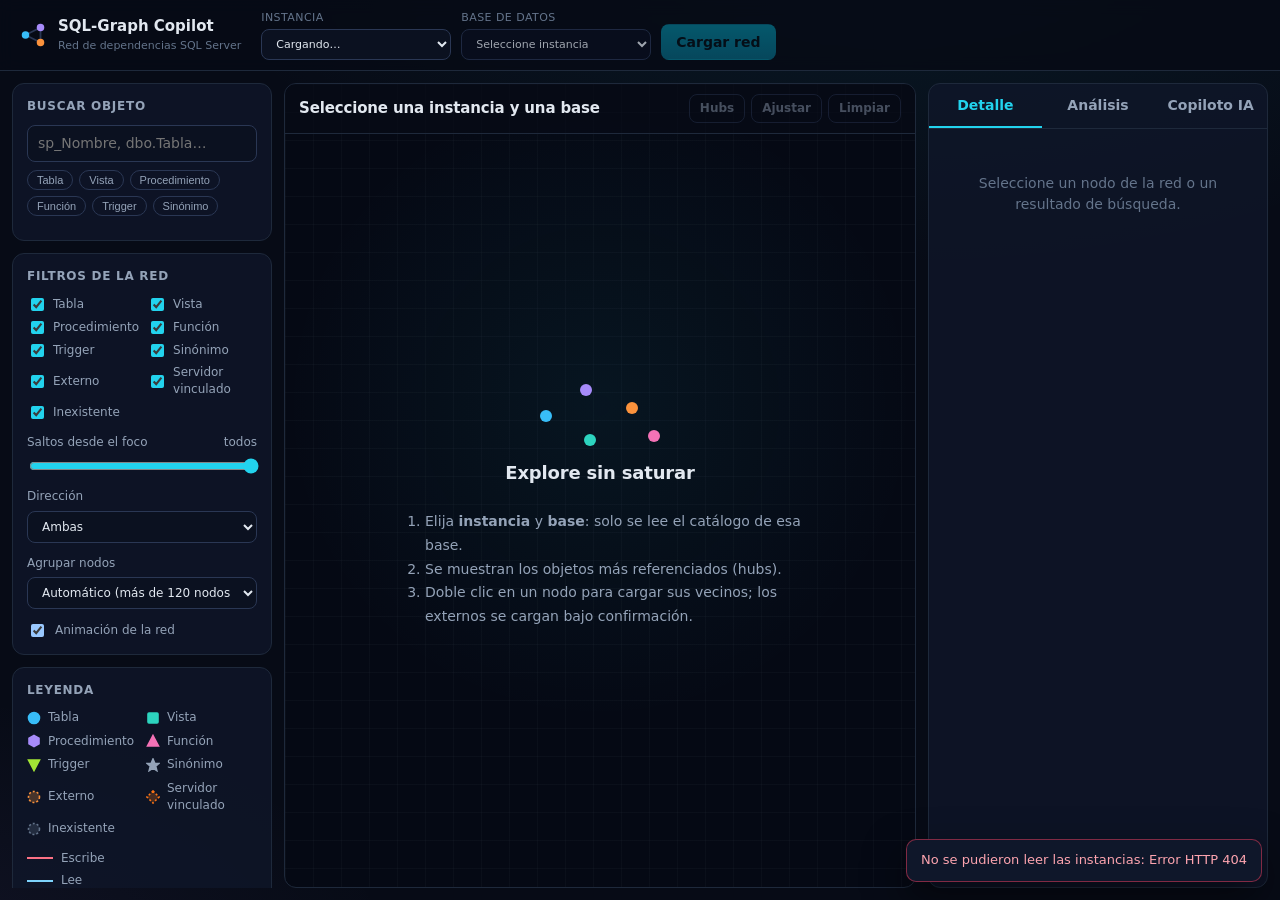
==== src/SqlGraphCopilot.Api/wwwroot/index.html @ c158da05 "Initial commit - Agente IA" ====
<!doctype html>
<html lang="es">
<head>
  <meta charset="utf-8">
  <meta name="viewport" content="width=device-width, initial-scale=1">
  <title>SQL-Graph Copilot</title>
  <meta name="description" content="Mapa y análisis de dependencias de SQL Server: instancias, bases, procedimientos, tablas y vistas.">
  <link rel="icon" href="data:image/svg+xml,%3Csvg xmlns='http://www.w3.org/2000/svg' viewBox='0 0 32 32'%3E%3Ccircle cx='8' cy='16' r='4' fill='%2338bdf8'/%3E%3Ccircle cx='24' cy='8' r='4' fill='%23a78bfa'/%3E%3Ccircle cx='24' cy='24' r='4' fill='%23fb923c'/%3E%3Cpath d='M8 16L24 8M8 16L24 24' stroke='%2394a3b8' stroke-width='2'/%3E%3C/svg%3E">
  <link rel="stylesheet" href="css/app.css">
  <script src="lib/vis-network/vis-network.min.js" defer></script>
  <script type="module" src="js/app.js"></script>
</head>
<body>
  <header class="topbar">
    <div class="brand">
      <svg viewBox="0 0 32 32" aria-hidden="true" class="brand-mark">
        <path d="M8 16L24 8M8 16L24 24M24 8L24 24" />
        <circle cx="8" cy="16" r="4" class="n1" />
        <circle cx="24" cy="8" r="4" class="n2" />
        <circle cx="24" cy="24" r="4" class="n3" />
      </svg>
      <div>
        <strong>SQL-Graph Copilot</strong>
        <span>Red de dependencias SQL Server</span>
      </div>
    </div>

    <form id="scope-form" class="scope" autocomplete="off">
      <label>
        <span>Instancia</span>
        <select id="instance-select" required>
          <option value="">Cargando…</option>
        </select>
      </label>
      <label>
        <span>Base de datos</span>
        <select id="database-select" required disabled>
          <option value="">Seleccione instancia</option>
        </select>
      </label>
      <button type="submit" id="load-btn" class="btn primary" disabled>Cargar red</button>
    </form>

    <div id="index-status" class="index-status" hidden>
      <span id="status-objects" class="pill"></span>
      <span id="status-coverage" class="pill" title="Módulos con relaciones clasificadas (lee / escribe / ejecuta)"></span>
      <button type="button" id="deep-scan-btn" class="btn ghost small" title="Clasifica todos los módulos de la base">Escaneo profundo</button>
      <button type="button" id="refresh-btn" class="btn ghost small icon" title="Releer el catálogo" aria-label="Releer el catálogo">↻</button>
    </div>
  </header>

  <main class="workspace">
    <aside class="sidebar" aria-label="Búsqueda y filtros">
      <section class="card">
        <h2>Buscar objeto</h2>
        <input id="search-input" type="search" placeholder="sp_Nombre, dbo.Tabla…" disabled aria-label="Buscar objeto">
        <div id="search-kinds" class="chip-row" role="group" aria-label="Filtrar búsqueda por tipo"></div>
        <ul id="search-results" class="result-list" aria-live="polite"></ul>
        <button type="button" id="search-more" class="btn ghost small block" hidden>Más resultados</button>
      </section>

      <section class="card">
        <h2>Filtros de la red</h2>
        <div id="kind-filters" class="toggle-list" role="group" aria-label="Tipos visibles"></div>

        <label class="field">
          <span>Saltos desde el foco <output id="hop-value">todos</output></span>
          <input type="range" id="hop-range" min="1" max="6" value="6">
        </label>
        <label class="field">
          <span>Dirección</span>
          <select id="direction-select">
            <option value="Both">Ambas</option>
            <option value="Outgoing">Lo que usa</option>
            <option value="Incoming">Quién lo usa</option>
          </select>
        </label>
        <label class="field">
          <span>Agrupar nodos</span>
          <select id="cluster-select">
            <option value="auto">Automático (más de 120 nodos)</option>
            <option value="none">Sin agrupar</option>
            <option value="schema">Por esquema</option>
            <option value="database">Por base de datos</option>
            <option value="instance">Por instancia</option>
          </select>
        </label>
        <label class="switch">
          <input type="checkbox" id="physics-toggle" checked>
          <span>Animación de la red</span>
        </label>
      </section>

      <section class="card legend">
        <h2>Leyenda</h2>
        <div id="legend-nodes" class="legend-grid"></div>
        <div class="legend-edges">
          <span><i class="edge e-writes"></i>Escribe</span>
          <span><i class="edge e-reads"></i>Lee</span>
          <span><i class="edge e-exec"></i>Ejecuta / llama</span>
          <span><i class="edge e-ref"></i>Referencia (sin clasificar)</span>
          <span><i class="edge e-bridge"></i>Puente a otra base / instancia</span>
        </div>
        <p class="hint">Borde rojo: crítico. Borde punteado: externo o inexistente. «＋»: tiene vecinos sin cargar (doble clic).</p>
      </section>
    </aside>

    <section class="stage" aria-label="Red de dependencias">
      <div class="stage-toolbar">
        <div>
          <h1 id="graph-title">Seleccione una instancia y una base</h1>
          <span id="graph-counts" class="counts"></span>
        </div>
        <div class="tools">
          <button type="button" id="hubs-btn" class="btn ghost small" disabled>Hubs</button>
          <button type="button" id="fit-btn" class="btn ghost small" disabled>Ajustar</button>
          <button type="button" id="clear-btn" class="btn ghost small" disabled>Limpiar</button>
        </div>
      </div>

      <div id="network" class="network"></div>

      <div id="empty-state" class="empty-state">
        <div class="empty-art" aria-hidden="true">
          <span></span><span></span><span></span><span></span><span></span>
        </div>
        <h2>Explore sin saturar</h2>
        <ol>
          <li>Elija <b>instancia</b> y <b>base</b>: solo se lee el catálogo de esa base.</li>
          <li>Se muestran los objetos más referenciados (hubs).</li>
          <li>Doble clic en un nodo para cargar sus vecinos; los externos se cargan bajo confirmación.</li>
        </ol>
      </div>

      <div id="banner" class="banner" hidden></div>
      <div id="loading" class="loading" hidden>
        <div class="spinner" aria-hidden="true"></div>
        <span id="loading-text">Cargando…</span>
      </div>
    </section>

    <aside class="panel" aria-label="Detalle, análisis y copiloto">
      <nav class="tabs" role="tablist">
        <button type="button" role="tab" id="tab-btn-detail" data-tab="detail" aria-selected="true">Detalle</button>
        <button type="button" role="tab" id="tab-btn-analysis" data-tab="analysis" aria-selected="false">Análisis</button>
        <button type="button" role="tab" id="tab-btn-copilot" data-tab="copilot" aria-selected="false">Copiloto IA</button>
      </nav>

      <section id="tab-detail" class="tab-body" role="tabpanel">
        <div id="detail-empty" class="muted-block">Seleccione un nodo de la red o un resultado de búsqueda.</div>
        <div id="detail-content" hidden></div>
        <div id="impact-content"></div>
      </section>

      <section id="tab-analysis" class="tab-body" role="tabpanel" hidden>
        <div class="analysis-actions">
          <button type="button" class="btn tile" data-analysis="overview"><b>Resumen</b><span>Diagnóstico general</span></button>
          <button type="button" class="btn tile" data-analysis="spof"><b>Puntos únicos de fallo</b><span>Objetos que arrastran a muchos</span></button>
          <button type="button" class="btn tile" data-analysis="coupling"><b>Acoplamiento</b><span>Fan-in / fan-out</span></button>
          <button type="button" class="btn tile" data-analysis="redundancy"><b>Redundancias</b><span>SPs duplicados o casi iguales</span></button>
          <button type="button" class="btn tile" data-analysis="bottlenecks"><b>Cuellos de botella</b><span>Escrituras, cadenas, ciclos</span></button>
          <button type="button" class="btn tile" data-analysis="broken-references"><b>Referencias rotas</b><span>Objetos que no existen</span></button>
        </div>
        <div id="analysis-content" class="analysis-content"></div>
      </section>

      <section id="tab-copilot" class="tab-body chat" role="tabpanel" hidden>
        <div id="chat-suggestions" class="chip-row suggestions"></div>
        <div id="chat-log" class="chat-log" aria-live="polite">
          <div class="msg system">Cargue una base y pregunte. Si selecciona un nodo, puede referirse a él como «este».</div>
        </div>
        <form id="chat-form" class="chat-form">
          <textarea id="chat-input" rows="2" maxlength="2000" placeholder="¿Qué pasa si modifico dbo.Clientes?" disabled></textarea>
          <button type="submit" class="btn primary" id="chat-send" disabled>Enviar</button>
        </form>
      </section>
    </aside>
  </main>

  <dialog id="external-dialog" class="dialog">
    <form method="dialog">
      <h2 id="external-title">Cargar rama externa</h2>
      <p id="external-body"></p>
      <p id="external-error" class="error-text" hidden></p>
      <menu>
        <button value="cancel" class="btn ghost">Cancelar</button>
        <button value="confirm" id="external-confirm" class="btn primary">Cargar solo esta rama</button>
      </menu>
    </form>
  </dialog>

  <div id="toast" class="toast" role="status" hidden></div>
</body>
</html>
---- src/SqlGraphCopilot.Api/wwwroot/css/app.css ----
/* SQL-Graph Copilot — tema "sala de control": oscuro, con acentos por tipo de objeto. */
:root {
  --bg: #070b16;
  --bg-2: #0b1120;
  --surface: #0f172a;
  --surface-2: #131c33;
  --line: #1e293b;
  --line-2: #2a3754;
  --text: #e2e8f0;
  --text-2: #94a3b8;
  --text-3: #64748b;
  --accent: #22d3ee;
  --accent-2: #0e7490;
  --danger: #f43f5e;
  --warn: #f59e0b;
  --ok: #34d399;

  --k-table: #38bdf8;
  --k-view: #2dd4bf;
  --k-proc: #a78bfa;
  --k-func: #f472b6;
  --k-trigger: #a3e635;
  --k-synonym: #94a3b8;
  --k-external: #fb923c;
  --k-linked: #f97316;
  --k-missing: #64748b;

  --e-writes: #fb7185;
  --e-reads: #7dd3fc;
  --e-exec: #a78bfa;
  --e-ref: #475569;
  --e-bridge: #f59e0b;

  --radius: 12px;
  --font: "Inter", "Segoe UI", system-ui, -apple-system, sans-serif;
  --mono: "Cascadia Code", "JetBrains Mono", Consolas, ui-monospace, monospace;
  color-scheme: dark;
}

* { box-sizing: border-box; }
html, body { height: 100%; }
body {
  margin: 0;
  font: 14px/1.45 var(--font);
  color: var(--text);
  background:
    radial-gradient(1200px 600px at 70% -10%, rgba(34, 211, 238, .08), transparent 60%),
    radial-gradient(900px 500px at -10% 110%, rgba(167, 139, 250, .07), transparent 60%),
    var(--bg);
  display: flex;
  flex-direction: column;
  overflow: hidden;
}
h1, h2 { margin: 0; font-weight: 600; letter-spacing: -.01em; }
code { font-family: var(--mono); font-size: .9em; background: rgba(148, 163, 184, .12); padding: .05em .35em; border-radius: 5px; color: #f1f5f9; }
[hidden] { display: none !important; }

/* ---------- Barra superior ---------- */
.topbar {
  display: flex;
  align-items: center;
  gap: 20px;
  padding: 10px 18px;
  border-bottom: 1px solid var(--line);
  background: rgba(7, 11, 22, .85);
  backdrop-filter: blur(8px);
  flex-wrap: wrap;
}
.brand { display: flex; align-items: center; gap: 10px; min-width: 220px; }
.brand strong { display: block; font-size: 15px; }
.brand span { display: block; font-size: 11px; color: var(--text-3); }
.brand-mark { width: 30px; height: 30px; }
.brand-mark path { stroke: var(--line-2); stroke-width: 2; fill: none; }
.brand-mark .n1 { fill: var(--k-table); }
.brand-mark .n2 { fill: var(--k-proc); }
.brand-mark .n3 { fill: var(--k-external); }

.scope { display: flex; align-items: flex-end; gap: 10px; flex-wrap: wrap; }
.scope label { display: flex; flex-direction: column; gap: 3px; font-size: 11px; color: var(--text-3); text-transform: uppercase; letter-spacing: .04em; }
.index-status { display: flex; align-items: center; gap: 8px; margin-left: auto; flex-wrap: wrap; }
.pill { font-size: 12px; padding: 4px 10px; border-radius: 999px; background: var(--surface-2); border: 1px solid var(--line-2); color: var(--text-2); white-space: nowrap; }
.pill.ok { border-color: rgba(52, 211, 153, .4); color: var(--ok); }
.pill.warn { border-color: rgba(245, 158, 11, .4); color: var(--warn); }

/* ---------- Controles ---------- */
select, input[type="search"], textarea {
  font: inherit;
  color: var(--text);
  background: var(--bg-2);
  border: 1px solid var(--line-2);
  border-radius: 8px;
  padding: 7px 10px;
  min-width: 0;
}
select { min-width: 190px; }
select:focus, input:focus, textarea:focus, button:focus-visible { outline: 2px solid var(--accent); outline-offset: 1px; }
input[type="range"] { width: 100%; accent-color: var(--accent); }

.btn {
  font: inherit;
  font-weight: 600;
  cursor: pointer;
  border-radius: 8px;
  padding: 7px 14px;
  border: 1px solid transparent;
  color: var(--text);
  background: var(--surface-2);
  transition: background .15s, border-color .15s, opacity .15s;
}
.btn:disabled { opacity: .45; cursor: not-allowed; }
.btn.primary { background: linear-gradient(180deg, #06b6d4, #0891b2); color: #04121a; }
.btn.primary:hover:not(:disabled) { background: linear-gradient(180deg, #22d3ee, #06b6d4); }
.btn.ghost { background: transparent; border-color: var(--line-2); color: var(--text-2); }
.btn.ghost:hover:not(:disabled) { border-color: var(--accent-2); color: var(--text); }
.btn.small { padding: 5px 10px; font-size: 12px; }
.btn.icon { font-size: 15px; line-height: 1; padding: 5px 9px; }
.btn.block { width: 100%; margin-top: 8px; }
.btn.danger { border-color: rgba(244, 63, 94, .45); color: #fda4af; background: transparent; }

/* ---------- Distribución ---------- */
.workspace {
  flex: 1;
  min-height: 0;
  display: grid;
  grid-template-columns: 290px minmax(0, 1fr) 390px;
  gap: 12px;
  padding: 12px;
}
.sidebar, .panel { min-height: 0; overflow: auto; display: flex; flex-direction: column; gap: 12px; }
.card, .panel {
  background: rgba(15, 23, 42, .78);
  border: 1px solid var(--line);
  border-radius: var(--radius);
}
.card { padding: 14px; }
.card h2 { font-size: 12px; text-transform: uppercase; letter-spacing: .06em; color: var(--text-2); margin-bottom: 10px; }
.field { display: flex; flex-direction: column; gap: 5px; margin-top: 12px; font-size: 12px; color: var(--text-2); }
.field span { display: flex; justify-content: space-between; }
.field select { min-width: 0; width: 100%; }
.switch { display: flex; align-items: center; gap: 8px; margin-top: 12px; font-size: 12px; color: var(--text-2); cursor: pointer; }
.hint { font-size: 11px; color: var(--text-3); margin: 10px 0 0; }
.muted-block { color: var(--text-3); padding: 18px 4px; text-align: center; }

/* ---------- Búsqueda ---------- */
#search-input { width: 100%; }
.chip-row { display: flex; flex-wrap: wrap; gap: 6px; margin-top: 8px; }
.chip {
  font-size: 11px; padding: 3px 9px; border-radius: 999px; cursor: pointer;
  border: 1px solid var(--line-2); background: transparent; color: var(--text-2); font-weight: 500;
}
.chip[aria-pressed="true"] { border-color: var(--accent); color: var(--accent); background: rgba(34, 211, 238, .08); }
.result-list { list-style: none; margin: 10px 0 0; padding: 0; display: flex; flex-direction: column; gap: 2px; max-height: 300px; overflow: auto; }
.result-list button {
  width: 100%; display: flex; align-items: center; gap: 8px; text-align: left;
  background: transparent; border: 0; color: var(--text); padding: 6px 8px; border-radius: 7px; cursor: pointer; font: inherit;
}
.result-list button:hover { background: var(--surface-2); }
.result-list .name { flex: 1; min-width: 0; overflow: hidden; text-overflow: ellipsis; white-space: nowrap; font-family: var(--mono); font-size: 12px; }
.result-list .meta { font-size: 11px; color: var(--text-3); }
.dot { width: 9px; height: 9px; border-radius: 50%; flex: none; background: var(--c, var(--text-3)); box-shadow: 0 0 8px var(--c, transparent); }

/* ---------- Filtros y leyenda ---------- */
.toggle-list { display: grid; grid-template-columns: 1fr 1fr; gap: 4px 8px; }
.toggle-list label { display: flex; align-items: center; gap: 6px; font-size: 12px; color: var(--text-2); cursor: pointer; }
.toggle-list input { accent-color: var(--accent); }
.legend-grid { display: grid; grid-template-columns: 1fr 1fr; gap: 6px 8px; font-size: 12px; color: var(--text-2); }
.legend-grid span { display: flex; align-items: center; gap: 7px; }
.legend-grid svg { width: 14px; height: 14px; flex: none; }
.legend-edges { display: flex; flex-direction: column; gap: 5px; margin-top: 12px; font-size: 12px; color: var(--text-2); }
.legend-edges span { display: flex; align-items: center; gap: 8px; }
.edge { width: 26px; height: 0; border-top: 2px solid; display: inline-block; }
.e-writes { border-color: var(--e-writes); }
.e-reads { border-color: var(--e-reads); }
.e-exec { border-color: var(--e-exec); }
.e-ref { border-color: var(--e-ref); border-top-style: dashed; }
.e-bridge { border-color: var(--e-bridge); border-top-style: dashed; border-top-width: 3px; }

/* ---------- Escenario del grafo ---------- */
.stage {
  position: relative;
  min-height: 0;
  display: flex;
  flex-direction: column;
  border: 1px solid var(--line);
  border-radius: var(--radius);
  overflow: hidden;
  background:
    radial-gradient(circle at 50% 40%, rgba(34, 211, 238, .06), transparent 55%),
    linear-gradient(rgba(148, 163, 184, .04) 1px, transparent 1px) 0 0 / 28px 28px,
    linear-gradient(90deg, rgba(148, 163, 184, .04) 1px, transparent 1px) 0 0 / 28px 28px,
    #050914;
}
.stage-toolbar {
  display: flex; justify-content: space-between; align-items: center; gap: 12px;
  padding: 10px 14px; border-bottom: 1px solid var(--line); background: rgba(7, 11, 22, .6); z-index: 2;
}
.stage-toolbar h1 { font-size: 15px; }
.counts { font-size: 12px; color: var(--text-3); }
.tools { display: flex; gap: 6px; }
.network { flex: 1; min-height: 0; }
.network:focus { outline: none; }
div.vis-tooltip {
  background: var(--surface) !important; color: var(--text) !important; border: 1px solid var(--line-2) !important;
  border-radius: 8px !important; padding: 8px 10px !important; font: 12px/1.4 var(--font) !important;
  box-shadow: 0 10px 30px rgba(0, 0, 0, .5) !important; max-width: 340px; white-space: normal !important;
}
.tip-title { font-family: var(--mono); font-weight: 600; margin-bottom: 4px; word-break: break-all; }
.tip-row { color: var(--text-2); }

.empty-state {
  position: absolute; inset: 52px 0 0; display: flex; flex-direction: column; align-items: center; justify-content: center;
  gap: 10px; color: var(--text-2); pointer-events: none; text-align: center; padding: 20px;
}
.empty-state h2 { font-size: 18px; color: var(--text); }
.empty-state ol { text-align: left; max-width: 430px; color: var(--text-2); line-height: 1.7; }
.empty-art { position: relative; width: 120px; height: 70px; }
.empty-art span { position: absolute; width: 12px; height: 12px; border-radius: 50%; animation: pulse 2.4s infinite ease-in-out; }
.empty-art span:nth-child(1) { left: 0; top: 30px; background: var(--k-table); }
.empty-art span:nth-child(2) { left: 40px; top: 4px; background: var(--k-proc); animation-delay: .3s; }
.empty-art span:nth-child(3) { left: 44px; top: 54px; background: var(--k-view); animation-delay: .6s; }
.empty-art span:nth-child(4) { left: 86px; top: 22px; background: var(--k-external); animation-delay: .9s; }
.empty-art span:nth-child(5) { left: 108px; top: 50px; background: var(--k-func); animation-delay: 1.2s; }
@keyframes pulse { 0%, 100% { transform: scale(1); opacity: .6; box-shadow: 0 0 0 0 currentColor; } 50% { transform: scale(1.35); opacity: 1; } }

.loading {
  position: absolute; inset: 52px 0 0; display: flex; align-items: center; justify-content: center; gap: 12px;
  background: rgba(5, 9, 20, .55); color: var(--text-2); z-index: 3;
}
.spinner { width: 22px; height: 22px; border-radius: 50%; border: 3px solid var(--line-2); border-top-color: var(--accent); animation: spin .8s linear infinite; }
@keyframes spin { to { transform: rotate(360deg); } }
.banner {
  position: absolute; left: 14px; right: 14px; bottom: 14px; z-index: 2;
  padding: 9px 12px; border-radius: 9px; font-size: 12px;
  background: rgba(245, 158, 11, .12); border: 1px solid rgba(245, 158, 11, .35); color: #fcd34d;
}

/* ---------- Panel derecho ---------- */
.panel { padding: 0; overflow: hidden; }
.tabs { display: flex; border-bottom: 1px solid var(--line); flex: none; }
.tabs button {
  flex: 1; padding: 11px 6px; background: transparent; border: 0; border-bottom: 2px solid transparent;
  color: var(--text-2); font: inherit; font-weight: 600; cursor: pointer;
}
.tabs button[aria-selected="true"] { color: var(--accent); border-bottom-color: var(--accent); }
.tab-body { flex: 1; min-height: 0; overflow: auto; padding: 14px; }

.detail-head { display: flex; gap: 10px; align-items: flex-start; }
.detail-head .dot { width: 12px; height: 12px; margin-top: 5px; }
.detail-name { font-family: var(--mono); font-size: 14px; font-weight: 600; word-break: break-all; }
.detail-sub { font-size: 12px; color: var(--text-3); }
.badges { display: flex; flex-wrap: wrap; gap: 5px; margin: 10px 0; }
.badge { font-size: 11px; padding: 2px 8px; border-radius: 999px; border: 1px solid var(--line-2); color: var(--text-2); }
.badge.crit { border-color: rgba(244, 63, 94, .5); color: #fda4af; }
.badge.warn { border-color: rgba(245, 158, 11, .5); color: #fcd34d; }
.badge.info { border-color: rgba(34, 211, 238, .4); color: #67e8f9; }
.metrics { display: grid; grid-template-columns: 1fr 1fr; gap: 8px; margin: 8px 0 12px; }
.metric { background: var(--bg-2); border: 1px solid var(--line); border-radius: 9px; padding: 8px 10px; }
.metric b { display: block; font-size: 18px; }
.metric span { font-size: 11px; color: var(--text-3); }
.actions { display: grid; grid-template-columns: 1fr 1fr; gap: 6px; }

.section-title { font-size: 12px; text-transform: uppercase; letter-spacing: .05em; color: var(--text-2); margin: 16px 0 8px; }
.risk { display: flex; align-items: center; gap: 10px; margin: 6px 0 10px; }
.risk-badge { font-weight: 700; font-size: 12px; padding: 4px 10px; border-radius: 7px; }
.risk-Low { background: rgba(52, 211, 153, .15); color: var(--ok); }
.risk-Medium { background: rgba(250, 204, 21, .15); color: #fde047; }
.risk-High { background: rgba(249, 115, 22, .18); color: #fdba74; }
.risk-Critical { background: rgba(244, 63, 94, .18); color: #fda4af; }
.bar { flex: 1; height: 8px; border-radius: 99px; background: var(--bg-2); overflow: hidden; border: 1px solid var(--line); }
.bar > i { display: block; height: 100%; background: linear-gradient(90deg, var(--ok), var(--warn), var(--danger)); }

.item-list { list-style: none; margin: 0; padding: 0; display: flex; flex-direction: column; gap: 2px; }
.item-list li button, .row-btn {
  width: 100%; display: flex; gap: 8px; align-items: center; background: transparent; border: 0; color: var(--text);
  text-align: left; font: inherit; font-size: 12px; padding: 5px 6px; border-radius: 6px; cursor: pointer;
}
.item-list li button:hover, .row-btn:hover { background: var(--surface-2); }
.item-list .name { flex: 1; min-width: 0; font-family: var(--mono); overflow: hidden; text-overflow: ellipsis; white-space: nowrap; }
.item-list .meta { color: var(--text-3); font-size: 11px; white-space: nowrap; }
.warn-list { margin: 8px 0 0; padding-left: 18px; color: #fcd34d; font-size: 12px; }

.analysis-actions { display: grid; grid-template-columns: 1fr 1fr; gap: 8px; }
.btn.tile { text-align: left; display: flex; flex-direction: column; gap: 2px; padding: 10px; border-color: var(--line-2); background: var(--bg-2); font-weight: 500; }
.btn.tile b { font-size: 13px; }
.btn.tile span { font-size: 11px; color: var(--text-3); }
.btn.tile.active { border-color: var(--accent); }
.analysis-content { margin-top: 14px; }
.data-table { width: 100%; border-collapse: collapse; font-size: 12px; }
.data-table th { text-align: left; color: var(--text-3); font-weight: 600; padding: 6px; border-bottom: 1px solid var(--line-2); }
.data-table td { padding: 6px; border-bottom: 1px solid var(--line); vertical-align: top; }
.data-table td.num, .data-table th.num { text-align: right; font-variant-numeric: tabular-nums; }
.data-table tr.clickable { cursor: pointer; }
.data-table tr.clickable:hover td { background: var(--surface-2); }
.data-table .mono { font-family: var(--mono); word-break: break-all; }

/* ---------- Chat ---------- */
.tab-body.chat { display: flex; flex-direction: column; gap: 10px; }
.suggestions { margin-top: 0; }
.chat-log { flex: 1; min-height: 160px; overflow: auto; display: flex; flex-direction: column; gap: 10px; padding-right: 4px; }
.msg { padding: 10px 12px; border-radius: 11px; font-size: 13px; max-width: 100%; overflow-wrap: anywhere; }
.msg.user { align-self: flex-end; background: rgba(34, 211, 238, .12); border: 1px solid rgba(34, 211, 238, .25); }
.msg.bot { background: var(--bg-2); border: 1px solid var(--line); }
.msg.system { color: var(--text-3); font-size: 12px; text-align: center; }
.msg.error { border: 1px solid rgba(244, 63, 94, .4); color: #fda4af; background: rgba(244, 63, 94, .07); }
.msg p { margin: 0 0 8px; }
.msg p:last-child { margin-bottom: 0; }
.msg ul, .msg ol { margin: 4px 0 8px; padding-left: 20px; }
.msg li { margin: 2px 0; }
.msg h3, .msg h4 { font-size: 13px; margin: 8px 0 4px; }
.msg table { border-collapse: collapse; margin: 6px 0; font-size: 12px; width: 100%; }
.msg th, .msg td { border-bottom: 1px solid var(--line-2); padding: 4px 6px; text-align: left; }
.msg blockquote { margin: 6px 0; padding: 6px 10px; border-left: 3px solid var(--warn); color: #fcd34d; background: rgba(245, 158, 11, .06); }
.msg pre { background: #050914; border: 1px solid var(--line); padding: 8px; border-radius: 8px; overflow: auto; }
.msg-foot { display: flex; justify-content: space-between; align-items: center; gap: 8px; margin-top: 8px; font-size: 11px; color: var(--text-3); }
.chat-form { display: flex; gap: 8px; align-items: flex-end; }
.chat-form textarea { flex: 1; resize: vertical; min-height: 44px; max-height: 160px; }
.typing { display: inline-flex; gap: 4px; }
.typing i { width: 6px; height: 6px; border-radius: 50%; background: var(--text-3); animation: pulse 1s infinite; }
.typing i:nth-child(2) { animation-delay: .15s; }
.typing i:nth-child(3) { animation-delay: .3s; }

/* ---------- Diálogo y avisos ---------- */
.dialog {
  border: 1px solid var(--line-2); border-radius: 14px; background: var(--surface); color: var(--text);
  max-width: 460px; width: calc(100% - 32px); padding: 20px; box-shadow: 0 30px 80px rgba(0, 0, 0, .6);
}
.dialog::backdrop { background: rgba(2, 6, 23, .7); backdrop-filter: blur(3px); }
.dialog h2 { font-size: 16px; margin-bottom: 8px; }
.dialog p { color: var(--text-2); }
.dialog menu { display: flex; justify-content: flex-end; gap: 8px; padding: 0; margin: 16px 0 0; }
.error-text { color: #fda4af !important; }
.toast {
  position: fixed; right: 18px; bottom: 18px; z-index: 50; max-width: 420px;
  padding: 11px 14px; border-radius: 10px; background: var(--surface); border: 1px solid var(--line-2);
  box-shadow: 0 16px 40px rgba(0, 0, 0, .5); font-size: 13px;
}
.toast.error { border-color: rgba(244, 63, 94, .5); color: #fda4af; }
.toast.ok { border-color: rgba(52, 211, 153, .5); color: #6ee7b7; }

/* ---------- Responsivo ---------- */
@media (max-width: 1280px) {
  .workspace { grid-template-columns: 260px minmax(0, 1fr) 340px; }
}
@media (max-width: 1080px) {
  body { overflow: auto; }
  .workspace { grid-template-columns: 1fr; grid-auto-rows: auto; }
  .stage { height: 70vh; order: -1; }
  .panel { max-height: 80vh; }
  .index-status { margin-left: 0; }
}
@media (max-width: 640px) {
  .topbar { padding: 10px 12px; gap: 10px; }
  select { min-width: 0; width: 100%; }
  .scope { width: 100%; }
  .scope label { flex: 1 1 140px; }
  .workspace { padding: 8px; gap: 8px; }
  .analysis-actions, .actions { grid-template-columns: 1fr; }
}
@media (prefers-reduced-motion: reduce) {
  * { animation: none !important; transition: none !important; }
}
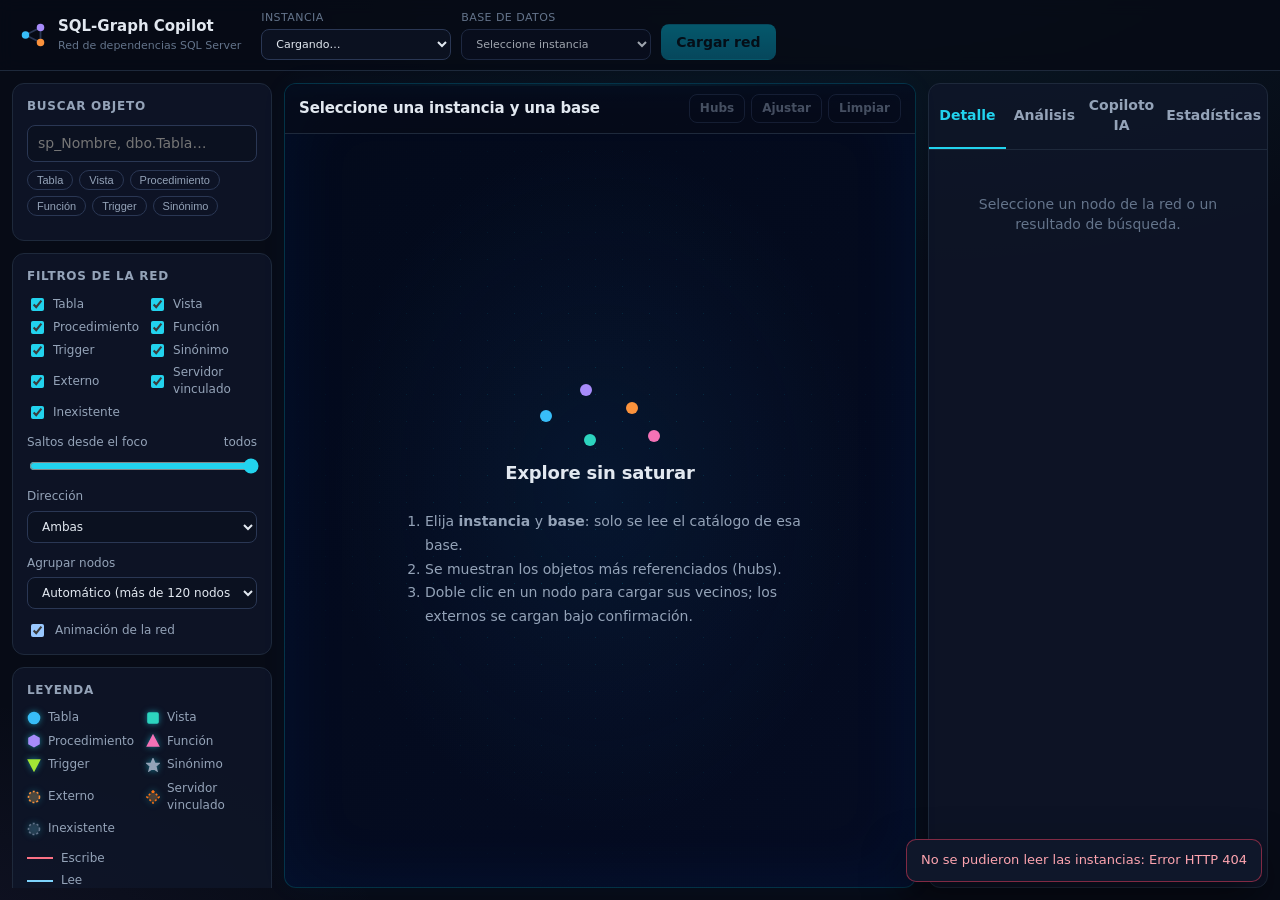
==== commit 3a6cb3bc: "Mejora de LLM y presentación de red" ====
--- a/src/SqlGraphCopilot.Api/wwwroot/index.html
+++ b/src/SqlGraphCopilot.Api/wwwroot/index.html
@@ -100,8 +100,9 @@
           <span><i class="edge e-exec"></i>Ejecuta / llama</span>
           <span><i class="edge e-ref"></i>Referencia (sin clasificar)</span>
           <span><i class="edge e-bridge"></i>Puente a otra base / instancia</span>
+          <span><i class="edge e-sim"></i>Lógica similar (duplicados)</span>
         </div>
-        <p class="hint">Borde rojo: crítico. Borde punteado: externo o inexistente. «＋»: tiene vecinos sin cargar (doble clic).</p>
+        <p class="hint">Borde rojo: crítico. Borde punteado: externo o inexistente. «＋»: tiene vecinos sin cargar (doble clic). «≈»: tiene lógica similar a otro SP.</p>
       </section>
     </aside>
 
@@ -144,6 +145,7 @@
         <button type="button" role="tab" id="tab-btn-detail" data-tab="detail" aria-selected="true">Detalle</button>
         <button type="button" role="tab" id="tab-btn-analysis" data-tab="analysis" aria-selected="false">Análisis</button>
         <button type="button" role="tab" id="tab-btn-copilot" data-tab="copilot" aria-selected="false">Copiloto IA</button>
+        <button type="button" role="tab" id="tab-btn-stats" data-tab="stats" aria-selected="false">Estadísticas</button>
       </nav>
 
       <section id="tab-detail" class="tab-body" role="tabpanel">
@@ -174,6 +176,9 @@
           <button type="submit" class="btn primary" id="chat-send" disabled>Enviar</button>
         </form>
       </section>
+      <section id="tab-stats" class="tab-body" role="tabpanel" hidden>
+        <div id="stats-content"></div>
+      </section>
     </aside>
   </main>
 
--- a/src/SqlGraphCopilot.Api/wwwroot/css/app.css
+++ b/src/SqlGraphCopilot.Api/wwwroot/css/app.css
@@ -14,7 +14,6 @@
   --danger: #f43f5e;
   --warn: #f59e0b;
   --ok: #34d399;
-
   --k-table: #38bdf8;
   --k-view: #2dd4bf;
   --k-proc: #a78bfa;
@@ -24,36 +23,53 @@
   --k-external: #fb923c;
   --k-linked: #f97316;
   --k-missing: #64748b;
-
   --e-writes: #fb7185;
   --e-reads: #7dd3fc;
   --e-exec: #a78bfa;
   --e-ref: #475569;
   --e-bridge: #f59e0b;
-
   --radius: 12px;
   --font: "Inter", "Segoe UI", system-ui, -apple-system, sans-serif;
   --mono: "Cascadia Code", "JetBrains Mono", Consolas, ui-monospace, monospace;
   color-scheme: dark;
 }
 
-* { box-sizing: border-box; }
-html, body { height: 100%; }
+* {
+  box-sizing: border-box;
+}
+
+html, body {
+  height: 100%;
+}
+
 body {
   margin: 0;
   font: 14px/1.45 var(--font);
   color: var(--text);
-  background:
-    radial-gradient(1200px 600px at 70% -10%, rgba(34, 211, 238, .08), transparent 60%),
-    radial-gradient(900px 500px at -10% 110%, rgba(167, 139, 250, .07), transparent 60%),
-    var(--bg);
+  background: radial-gradient(1200px 600px at 70% -10%, rgba(34, 211, 238, .08), transparent 60%), radial-gradient(900px 500px at -10% 110%, rgba(167, 139, 250, .07), transparent 60%), var(--bg);
   display: flex;
   flex-direction: column;
   overflow: hidden;
 }
-h1, h2 { margin: 0; font-weight: 600; letter-spacing: -.01em; }
-code { font-family: var(--mono); font-size: .9em; background: rgba(148, 163, 184, .12); padding: .05em .35em; border-radius: 5px; color: #f1f5f9; }
-[hidden] { display: none !important; }
+
+h1, h2 {
+  margin: 0;
+  font-weight: 600;
+  letter-spacing: -.01em;
+}
+
+code {
+  font-family: var(--mono);
+  font-size: .9em;
+  background: rgba(148, 163, 184, .12);
+  padding: .05em .35em;
+  border-radius: 5px;
+  color: #f1f5f9;
+}
+
+[hidden] {
+  display: none !important;
+}
 
 /* ---------- Barra superior ---------- */
 .topbar {
@@ -66,21 +82,92 @@
   backdrop-filter: blur(8px);
   flex-wrap: wrap;
 }
-.brand { display: flex; align-items: center; gap: 10px; min-width: 220px; }
-.brand strong { display: block; font-size: 15px; }
-.brand span { display: block; font-size: 11px; color: var(--text-3); }
-.brand-mark { width: 30px; height: 30px; }
-.brand-mark path { stroke: var(--line-2); stroke-width: 2; fill: none; }
-.brand-mark .n1 { fill: var(--k-table); }
-.brand-mark .n2 { fill: var(--k-proc); }
-.brand-mark .n3 { fill: var(--k-external); }
-
-.scope { display: flex; align-items: flex-end; gap: 10px; flex-wrap: wrap; }
-.scope label { display: flex; flex-direction: column; gap: 3px; font-size: 11px; color: var(--text-3); text-transform: uppercase; letter-spacing: .04em; }
-.index-status { display: flex; align-items: center; gap: 8px; margin-left: auto; flex-wrap: wrap; }
-.pill { font-size: 12px; padding: 4px 10px; border-radius: 999px; background: var(--surface-2); border: 1px solid var(--line-2); color: var(--text-2); white-space: nowrap; }
-.pill.ok { border-color: rgba(52, 211, 153, .4); color: var(--ok); }
-.pill.warn { border-color: rgba(245, 158, 11, .4); color: var(--warn); }
+
+.brand {
+  display: flex;
+  align-items: center;
+  gap: 10px;
+  min-width: 220px;
+}
+
+  .brand strong {
+    display: block;
+    font-size: 15px;
+  }
+
+  .brand span {
+    display: block;
+    font-size: 11px;
+    color: var(--text-3);
+  }
+
+.brand-mark {
+  width: 30px;
+  height: 30px;
+}
+
+  .brand-mark path {
+    stroke: var(--line-2);
+    stroke-width: 2;
+    fill: none;
+  }
+
+  .brand-mark .n1 {
+    fill: var(--k-table);
+  }
+
+  .brand-mark .n2 {
+    fill: var(--k-proc);
+  }
+
+  .brand-mark .n3 {
+    fill: var(--k-external);
+  }
+
+.scope {
+  display: flex;
+  align-items: flex-end;
+  gap: 10px;
+  flex-wrap: wrap;
+}
+
+  .scope label {
+    display: flex;
+    flex-direction: column;
+    gap: 3px;
+    font-size: 11px;
+    color: var(--text-3);
+    text-transform: uppercase;
+    letter-spacing: .04em;
+  }
+
+.index-status {
+  display: flex;
+  align-items: center;
+  gap: 8px;
+  margin-left: auto;
+  flex-wrap: wrap;
+}
+
+.pill {
+  font-size: 12px;
+  padding: 4px 10px;
+  border-radius: 999px;
+  background: var(--surface-2);
+  border: 1px solid var(--line-2);
+  color: var(--text-2);
+  white-space: nowrap;
+}
+
+  .pill.ok {
+    border-color: rgba(52, 211, 153, .4);
+    color: var(--ok);
+  }
+
+  .pill.warn {
+    border-color: rgba(245, 158, 11, .4);
+    color: var(--warn);
+  }
 
 /* ---------- Controles ---------- */
 select, input[type="search"], textarea {
@@ -92,9 +179,20 @@
   padding: 7px 10px;
   min-width: 0;
 }
-select { min-width: 190px; }
-select:focus, input:focus, textarea:focus, button:focus-visible { outline: 2px solid var(--accent); outline-offset: 1px; }
-input[type="range"] { width: 100%; accent-color: var(--accent); }
+
+select {
+  min-width: 190px;
+}
+
+  select:focus, input:focus, textarea:focus, button:focus-visible {
+    outline: 2px solid var(--accent);
+    outline-offset: 1px;
+  }
+
+input[type="range"] {
+  width: 100%;
+  accent-color: var(--accent);
+}
 
 .btn {
   font: inherit;
@@ -107,15 +205,53 @@
   background: var(--surface-2);
   transition: background .15s, border-color .15s, opacity .15s;
 }
-.btn:disabled { opacity: .45; cursor: not-allowed; }
-.btn.primary { background: linear-gradient(180deg, #06b6d4, #0891b2); color: #04121a; }
-.btn.primary:hover:not(:disabled) { background: linear-gradient(180deg, #22d3ee, #06b6d4); }
-.btn.ghost { background: transparent; border-color: var(--line-2); color: var(--text-2); }
-.btn.ghost:hover:not(:disabled) { border-color: var(--accent-2); color: var(--text); }
-.btn.small { padding: 5px 10px; font-size: 12px; }
-.btn.icon { font-size: 15px; line-height: 1; padding: 5px 9px; }
-.btn.block { width: 100%; margin-top: 8px; }
-.btn.danger { border-color: rgba(244, 63, 94, .45); color: #fda4af; background: transparent; }
+
+  .btn:disabled {
+    opacity: .45;
+    cursor: not-allowed;
+  }
+
+  .btn.primary {
+    background: linear-gradient(180deg, #06b6d4, #0891b2);
+    color: #04121a;
+  }
+
+    .btn.primary:hover:not(:disabled) {
+      background: linear-gradient(180deg, #22d3ee, #06b6d4);
+    }
+
+  .btn.ghost {
+    background: transparent;
+    border-color: var(--line-2);
+    color: var(--text-2);
+  }
+
+    .btn.ghost:hover:not(:disabled) {
+      border-color: var(--accent-2);
+      color: var(--text);
+    }
+
+  .btn.small {
+    padding: 5px 10px;
+    font-size: 12px;
+  }
+
+  .btn.icon {
+    font-size: 15px;
+    line-height: 1;
+    padding: 5px 9px;
+  }
+
+  .btn.block {
+    width: 100%;
+    margin-top: 8px;
+  }
+
+  .btn.danger {
+    border-color: rgba(244, 63, 94, .45);
+    color: #fda4af;
+    background: transparent;
+  }
 
 /* ---------- Distribución ---------- */
 .workspace {
@@ -126,236 +262,1439 @@
   gap: 12px;
   padding: 12px;
 }
-.sidebar, .panel { min-height: 0; overflow: auto; display: flex; flex-direction: column; gap: 12px; }
+
+.sidebar, .panel {
+  min-height: 0;
+  overflow: auto;
+  display: flex;
+  flex-direction: column;
+  gap: 12px;
+}
+
 .card, .panel {
   background: rgba(15, 23, 42, .78);
   border: 1px solid var(--line);
   border-radius: var(--radius);
 }
-.card { padding: 14px; }
-.card h2 { font-size: 12px; text-transform: uppercase; letter-spacing: .06em; color: var(--text-2); margin-bottom: 10px; }
-.field { display: flex; flex-direction: column; gap: 5px; margin-top: 12px; font-size: 12px; color: var(--text-2); }
-.field span { display: flex; justify-content: space-between; }
-.field select { min-width: 0; width: 100%; }
-.switch { display: flex; align-items: center; gap: 8px; margin-top: 12px; font-size: 12px; color: var(--text-2); cursor: pointer; }
-.hint { font-size: 11px; color: var(--text-3); margin: 10px 0 0; }
-.muted-block { color: var(--text-3); padding: 18px 4px; text-align: center; }
+
+.card {
+  padding: 14px;
+}
+
+  .card h2 {
+    font-size: 12px;
+    text-transform: uppercase;
+    letter-spacing: .06em;
+    color: var(--text-2);
+    margin-bottom: 10px;
+  }
+
+.field {
+  display: flex;
+  flex-direction: column;
+  gap: 5px;
+  margin-top: 12px;
+  font-size: 12px;
+  color: var(--text-2);
+}
+
+  .field span {
+    display: flex;
+    justify-content: space-between;
+  }
+
+  .field select {
+    min-width: 0;
+    width: 100%;
+  }
+
+.switch {
+  display: flex;
+  align-items: center;
+  gap: 8px;
+  margin-top: 12px;
+  font-size: 12px;
+  color: var(--text-2);
+  cursor: pointer;
+}
+
+.hint {
+  font-size: 11px;
+  color: var(--text-3);
+  margin: 10px 0 0;
+}
+
+.muted-block {
+  color: var(--text-3);
+  padding: 18px 4px;
+  text-align: center;
+}
 
 /* ---------- Búsqueda ---------- */
-#search-input { width: 100%; }
-.chip-row { display: flex; flex-wrap: wrap; gap: 6px; margin-top: 8px; }
+#search-input {
+  width: 100%;
+}
+
+.chip-row {
+  display: flex;
+  flex-wrap: wrap;
+  gap: 6px;
+  margin-top: 8px;
+}
+
 .chip {
-  font-size: 11px; padding: 3px 9px; border-radius: 999px; cursor: pointer;
-  border: 1px solid var(--line-2); background: transparent; color: var(--text-2); font-weight: 500;
-}
-.chip[aria-pressed="true"] { border-color: var(--accent); color: var(--accent); background: rgba(34, 211, 238, .08); }
-.result-list { list-style: none; margin: 10px 0 0; padding: 0; display: flex; flex-direction: column; gap: 2px; max-height: 300px; overflow: auto; }
-.result-list button {
-  width: 100%; display: flex; align-items: center; gap: 8px; text-align: left;
-  background: transparent; border: 0; color: var(--text); padding: 6px 8px; border-radius: 7px; cursor: pointer; font: inherit;
-}
-.result-list button:hover { background: var(--surface-2); }
-.result-list .name { flex: 1; min-width: 0; overflow: hidden; text-overflow: ellipsis; white-space: nowrap; font-family: var(--mono); font-size: 12px; }
-.result-list .meta { font-size: 11px; color: var(--text-3); }
-.dot { width: 9px; height: 9px; border-radius: 50%; flex: none; background: var(--c, var(--text-3)); box-shadow: 0 0 8px var(--c, transparent); }
+  font-size: 11px;
+  padding: 3px 9px;
+  border-radius: 999px;
+  cursor: pointer;
+  border: 1px solid var(--line-2);
+  background: transparent;
+  color: var(--text-2);
+  font-weight: 500;
+}
+
+  .chip[aria-pressed="true"] {
+    border-color: var(--accent);
+    color: var(--accent);
+    background: rgba(34, 211, 238, .08);
+  }
+
+.result-list {
+  list-style: none;
+  margin: 10px 0 0;
+  padding: 0;
+  display: flex;
+  flex-direction: column;
+  gap: 2px;
+  max-height: 300px;
+  overflow: auto;
+}
+
+  .result-list button {
+    width: 100%;
+    display: flex;
+    align-items: center;
+    gap: 8px;
+    text-align: left;
+    background: transparent;
+    border: 0;
+    color: var(--text);
+    padding: 6px 8px;
+    border-radius: 7px;
+    cursor: pointer;
+    font: inherit;
+  }
+
+    .result-list button:hover {
+      background: var(--surface-2);
+    }
+
+  .result-list .name {
+    flex: 1;
+    min-width: 0;
+    overflow: hidden;
+    text-overflow: ellipsis;
+    white-space: nowrap;
+    font-family: var(--mono);
+    font-size: 12px;
+  }
+
+  .result-list .meta {
+    font-size: 11px;
+    color: var(--text-3);
+  }
+
+.dot {
+  width: 9px;
+  height: 9px;
+  border-radius: 50%;
+  flex: none;
+  background: var(--c, var(--text-3));
+  box-shadow: 0 0 8px var(--c, transparent);
+}
 
 /* ---------- Filtros y leyenda ---------- */
-.toggle-list { display: grid; grid-template-columns: 1fr 1fr; gap: 4px 8px; }
-.toggle-list label { display: flex; align-items: center; gap: 6px; font-size: 12px; color: var(--text-2); cursor: pointer; }
-.toggle-list input { accent-color: var(--accent); }
-.legend-grid { display: grid; grid-template-columns: 1fr 1fr; gap: 6px 8px; font-size: 12px; color: var(--text-2); }
-.legend-grid span { display: flex; align-items: center; gap: 7px; }
-.legend-grid svg { width: 14px; height: 14px; flex: none; }
-.legend-edges { display: flex; flex-direction: column; gap: 5px; margin-top: 12px; font-size: 12px; color: var(--text-2); }
-.legend-edges span { display: flex; align-items: center; gap: 8px; }
-.edge { width: 26px; height: 0; border-top: 2px solid; display: inline-block; }
-.e-writes { border-color: var(--e-writes); }
-.e-reads { border-color: var(--e-reads); }
-.e-exec { border-color: var(--e-exec); }
-.e-ref { border-color: var(--e-ref); border-top-style: dashed; }
-.e-bridge { border-color: var(--e-bridge); border-top-style: dashed; border-top-width: 3px; }
-
-/* ---------- Escenario del grafo ---------- */
+.toggle-list {
+  display: grid;
+  grid-template-columns: 1fr 1fr;
+  gap: 4px 8px;
+}
+
+  .toggle-list label {
+    display: flex;
+    align-items: center;
+    gap: 6px;
+    font-size: 12px;
+    color: var(--text-2);
+    cursor: pointer;
+  }
+
+  .toggle-list input {
+    accent-color: var(--accent);
+  }
+
+.legend-grid {
+  display: grid;
+  grid-template-columns: 1fr 1fr;
+  gap: 6px 8px;
+  font-size: 12px;
+  color: var(--text-2);
+}
+
+  .legend-grid span {
+    display: flex;
+    align-items: center;
+    gap: 7px;
+  }
+
+  .legend-grid svg {
+    width: 14px;
+    height: 14px;
+    flex: none;
+    filter: drop-shadow(0 0 3px rgba(34, 211, 238, .55));
+  }
+
+.legend-edges {
+  display: flex;
+  flex-direction: column;
+  gap: 5px;
+  margin-top: 12px;
+  font-size: 12px;
+  color: var(--text-2);
+}
+
+  .legend-edges span {
+    display: flex;
+    align-items: center;
+    gap: 8px;
+  }
+
+.edge {
+  width: 26px;
+  height: 0;
+  border-top: 2px solid;
+  display: inline-block;
+}
+
+.e-writes {
+  border-color: var(--e-writes);
+}
+
+.e-reads {
+  border-color: var(--e-reads);
+}
+
+.e-exec {
+  border-color: var(--e-exec);
+}
+
+.e-ref {
+  border-color: var(--e-ref);
+  border-top-style: dashed;
+}
+
+.e-bridge {
+  border-color: var(--e-bridge);
+  border-top-style: dashed;
+  border-top-width: 3px;
+}
+
+.e-sim {
+  border-color: #e879f9;
+  border-top-style: dotted;
+  border-top-width: 3px;
+}
+
+/* ---------- Escenario del grafo (red neuronal) ---------- */
 .stage {
   position: relative;
   min-height: 0;
   display: flex;
   flex-direction: column;
-  border: 1px solid var(--line);
+  border: 1px solid rgba(0, 229, 255, .18);
   border-radius: var(--radius);
   overflow: hidden;
-  background:
-    radial-gradient(circle at 50% 40%, rgba(34, 211, 238, .06), transparent 55%),
-    linear-gradient(rgba(148, 163, 184, .04) 1px, transparent 1px) 0 0 / 28px 28px,
-    linear-gradient(90deg, rgba(148, 163, 184, .04) 1px, transparent 1px) 0 0 / 28px 28px,
-    #050914;
-}
+  background: radial-gradient(ellipse at center, rgba(18, 75, 125, .18), transparent 60%), linear-gradient(145deg, #030a1b, #050c22);
+  box-shadow: inset 0 0 70px rgba(0, 100, 255, .08), 0 0 30px rgba(0, 150, 255, .04);
+}
+  /* Rejilla de puntos con viñeta */
+  .stage::before {
+    content: "";
+    position: absolute;
+    inset: 0;
+    z-index: 0;
+    pointer-events: none;
+    opacity: .3;
+    background-image: radial-gradient(rgba(0, 229, 255, .6) .7px, transparent .7px);
+    background-size: 27px 27px;
+    mask-image: radial-gradient(ellipse at center, black, transparent 80%);
+  }
+  /* Línea de escaneo */
+  .stage::after {
+    content: "";
+    position: absolute;
+    left: 0;
+    right: 0;
+    top: 0;
+    height: 2px;
+    z-index: 1;
+    pointer-events: none;
+    background: linear-gradient(90deg, transparent, rgba(0, 229, 255, .22), transparent);
+    box-shadow: 0 0 15px rgba(0, 229, 255, .25);
+    animation: scan 9s linear infinite;
+  }
+
+@keyframes scan {
+  from {
+    top: 0;
+  }
+
+  to {
+    top: 100%;
+  }
+}
+
 .stage-toolbar {
-  display: flex; justify-content: space-between; align-items: center; gap: 12px;
-  padding: 10px 14px; border-bottom: 1px solid var(--line); background: rgba(7, 11, 22, .6); z-index: 2;
-}
-.stage-toolbar h1 { font-size: 15px; }
-.counts { font-size: 12px; color: var(--text-3); }
-.tools { display: flex; gap: 6px; }
-.network { flex: 1; min-height: 0; }
-.network:focus { outline: none; }
+  position: relative;
+  display: flex;
+  justify-content: space-between;
+  align-items: center;
+  gap: 12px;
+  padding: 10px 14px;
+  border-bottom: 1px solid var(--line);
+  background: rgba(7, 11, 22, .6);
+  z-index: 2;
+}
+
+  .stage-toolbar h1 {
+    font-size: 15px;
+  }
+
+.counts {
+  font-size: 12px;
+  color: var(--text-3);
+}
+
+.tools {
+  display: flex;
+  gap: 6px;
+}
+
+.network {
+  position: relative;
+  z-index: 1;
+  flex: 1;
+  min-height: 0;
+}
+
+  .network:focus {
+    outline: none;
+  }
+
 div.vis-tooltip {
-  background: var(--surface) !important; color: var(--text) !important; border: 1px solid var(--line-2) !important;
-  border-radius: 8px !important; padding: 8px 10px !important; font: 12px/1.4 var(--font) !important;
-  box-shadow: 0 10px 30px rgba(0, 0, 0, .5) !important; max-width: 340px; white-space: normal !important;
-}
-.tip-title { font-family: var(--mono); font-weight: 600; margin-bottom: 4px; word-break: break-all; }
-.tip-row { color: var(--text-2); }
+  background: var(--surface) !important;
+  color: var(--text) !important;
+  border: 1px solid var(--line-2) !important;
+  border-radius: 8px !important;
+  padding: 8px 10px !important;
+  font: 12px/1.4 var(--font) !important;
+  box-shadow: 0 10px 30px rgba(0, 0, 0, .5) !important;
+  max-width: 340px;
+  white-space: normal !important;
+}
+
+.tip-title {
+  font-family: var(--mono);
+  font-weight: 600;
+  margin-bottom: 4px;
+  word-break: break-all;
+}
+
+.tip-row {
+  color: var(--text-2);
+}
 
 .empty-state {
-  position: absolute; inset: 52px 0 0; display: flex; flex-direction: column; align-items: center; justify-content: center;
-  gap: 10px; color: var(--text-2); pointer-events: none; text-align: center; padding: 20px;
-}
-.empty-state h2 { font-size: 18px; color: var(--text); }
-.empty-state ol { text-align: left; max-width: 430px; color: var(--text-2); line-height: 1.7; }
-.empty-art { position: relative; width: 120px; height: 70px; }
-.empty-art span { position: absolute; width: 12px; height: 12px; border-radius: 50%; animation: pulse 2.4s infinite ease-in-out; }
-.empty-art span:nth-child(1) { left: 0; top: 30px; background: var(--k-table); }
-.empty-art span:nth-child(2) { left: 40px; top: 4px; background: var(--k-proc); animation-delay: .3s; }
-.empty-art span:nth-child(3) { left: 44px; top: 54px; background: var(--k-view); animation-delay: .6s; }
-.empty-art span:nth-child(4) { left: 86px; top: 22px; background: var(--k-external); animation-delay: .9s; }
-.empty-art span:nth-child(5) { left: 108px; top: 50px; background: var(--k-func); animation-delay: 1.2s; }
-@keyframes pulse { 0%, 100% { transform: scale(1); opacity: .6; box-shadow: 0 0 0 0 currentColor; } 50% { transform: scale(1.35); opacity: 1; } }
+  position: absolute;
+  inset: 52px 0 0;
+  z-index: 2;
+  display: flex;
+  flex-direction: column;
+  align-items: center;
+  justify-content: center;
+  gap: 10px;
+  color: var(--text-2);
+  pointer-events: none;
+  text-align: center;
+  padding: 20px;
+}
+
+  .empty-state h2 {
+    font-size: 18px;
+    color: var(--text);
+  }
+
+  .empty-state ol {
+    text-align: left;
+    max-width: 430px;
+    color: var(--text-2);
+    line-height: 1.7;
+  }
+
+.empty-art {
+  position: relative;
+  width: 120px;
+  height: 70px;
+}
+
+  .empty-art span {
+    position: absolute;
+    width: 12px;
+    height: 12px;
+    border-radius: 50%;
+    animation: pulse 2.4s infinite ease-in-out;
+  }
+
+    .empty-art span:nth-child(1) {
+      left: 0;
+      top: 30px;
+      background: var(--k-table);
+    }
+
+    .empty-art span:nth-child(2) {
+      left: 40px;
+      top: 4px;
+      background: var(--k-proc);
+      animation-delay: .3s;
+    }
+
+    .empty-art span:nth-child(3) {
+      left: 44px;
+      top: 54px;
+      background: var(--k-view);
+      animation-delay: .6s;
+    }
+
+    .empty-art span:nth-child(4) {
+      left: 86px;
+      top: 22px;
+      background: var(--k-external);
+      animation-delay: .9s;
+    }
+
+    .empty-art span:nth-child(5) {
+      left: 108px;
+      top: 50px;
+      background: var(--k-func);
+      animation-delay: 1.2s;
+    }
+
+@keyframes pulse {
+  0%, 100% {
+    transform: scale(1);
+    opacity: .6;
+    box-shadow: 0 0 0 0 currentColor;
+  }
+
+  50% {
+    transform: scale(1.35);
+    opacity: 1;
+  }
+}
 
 .loading {
-  position: absolute; inset: 52px 0 0; display: flex; align-items: center; justify-content: center; gap: 12px;
-  background: rgba(5, 9, 20, .55); color: var(--text-2); z-index: 3;
-}
-.spinner { width: 22px; height: 22px; border-radius: 50%; border: 3px solid var(--line-2); border-top-color: var(--accent); animation: spin .8s linear infinite; }
-@keyframes spin { to { transform: rotate(360deg); } }
+  position: absolute;
+  inset: 52px 0 0;
+  display: flex;
+  align-items: center;
+  justify-content: center;
+  gap: 12px;
+  background: rgba(3, 8, 22, .7);
+  color: var(--text-2);
+  z-index: 3;
+}
+
+.spinner {
+  width: 22px;
+  height: 22px;
+  border-radius: 50%;
+  border: 3px solid var(--line-2);
+  border-top-color: var(--accent);
+  animation: spin .8s linear infinite;
+}
+
+@keyframes spin {
+  to {
+    transform: rotate(360deg);
+  }
+}
+
 .banner {
-  position: absolute; left: 14px; right: 14px; bottom: 14px; z-index: 2;
-  padding: 9px 12px; border-radius: 9px; font-size: 12px;
-  background: rgba(245, 158, 11, .12); border: 1px solid rgba(245, 158, 11, .35); color: #fcd34d;
-}
+  position: absolute;
+  left: 14px;
+  right: 14px;
+  bottom: 14px;
+  z-index: 2;
+  padding: 9px 12px;
+  border-radius: 9px;
+  font-size: 12px;
+  background: rgba(245, 158, 11, .12);
+  border: 1px solid rgba(245, 158, 11, .35);
+  color: #fcd34d;
+}
+
+  /* Banner de progreso del análisis (la red se anima mientras tanto) */
+  .banner.busy {
+    background: rgba(0, 229, 255, .1);
+    border-color: rgba(0, 229, 255, .35);
+    color: #67e8f9;
+  }
 
 /* ---------- Panel derecho ---------- */
-.panel { padding: 0; overflow: hidden; }
-.tabs { display: flex; border-bottom: 1px solid var(--line); flex: none; }
-.tabs button {
-  flex: 1; padding: 11px 6px; background: transparent; border: 0; border-bottom: 2px solid transparent;
-  color: var(--text-2); font: inherit; font-weight: 600; cursor: pointer;
-}
-.tabs button[aria-selected="true"] { color: var(--accent); border-bottom-color: var(--accent); }
-.tab-body { flex: 1; min-height: 0; overflow: auto; padding: 14px; }
-
-.detail-head { display: flex; gap: 10px; align-items: flex-start; }
-.detail-head .dot { width: 12px; height: 12px; margin-top: 5px; }
-.detail-name { font-family: var(--mono); font-size: 14px; font-weight: 600; word-break: break-all; }
-.detail-sub { font-size: 12px; color: var(--text-3); }
-.badges { display: flex; flex-wrap: wrap; gap: 5px; margin: 10px 0; }
-.badge { font-size: 11px; padding: 2px 8px; border-radius: 999px; border: 1px solid var(--line-2); color: var(--text-2); }
-.badge.crit { border-color: rgba(244, 63, 94, .5); color: #fda4af; }
-.badge.warn { border-color: rgba(245, 158, 11, .5); color: #fcd34d; }
-.badge.info { border-color: rgba(34, 211, 238, .4); color: #67e8f9; }
-.metrics { display: grid; grid-template-columns: 1fr 1fr; gap: 8px; margin: 8px 0 12px; }
-.metric { background: var(--bg-2); border: 1px solid var(--line); border-radius: 9px; padding: 8px 10px; }
-.metric b { display: block; font-size: 18px; }
-.metric span { font-size: 11px; color: var(--text-3); }
-.actions { display: grid; grid-template-columns: 1fr 1fr; gap: 6px; }
-
-.section-title { font-size: 12px; text-transform: uppercase; letter-spacing: .05em; color: var(--text-2); margin: 16px 0 8px; }
-.risk { display: flex; align-items: center; gap: 10px; margin: 6px 0 10px; }
-.risk-badge { font-weight: 700; font-size: 12px; padding: 4px 10px; border-radius: 7px; }
-.risk-Low { background: rgba(52, 211, 153, .15); color: var(--ok); }
-.risk-Medium { background: rgba(250, 204, 21, .15); color: #fde047; }
-.risk-High { background: rgba(249, 115, 22, .18); color: #fdba74; }
-.risk-Critical { background: rgba(244, 63, 94, .18); color: #fda4af; }
-.bar { flex: 1; height: 8px; border-radius: 99px; background: var(--bg-2); overflow: hidden; border: 1px solid var(--line); }
-.bar > i { display: block; height: 100%; background: linear-gradient(90deg, var(--ok), var(--warn), var(--danger)); }
-
-.item-list { list-style: none; margin: 0; padding: 0; display: flex; flex-direction: column; gap: 2px; }
-.item-list li button, .row-btn {
-  width: 100%; display: flex; gap: 8px; align-items: center; background: transparent; border: 0; color: var(--text);
-  text-align: left; font: inherit; font-size: 12px; padding: 5px 6px; border-radius: 6px; cursor: pointer;
-}
-.item-list li button:hover, .row-btn:hover { background: var(--surface-2); }
-.item-list .name { flex: 1; min-width: 0; font-family: var(--mono); overflow: hidden; text-overflow: ellipsis; white-space: nowrap; }
-.item-list .meta { color: var(--text-3); font-size: 11px; white-space: nowrap; }
-.warn-list { margin: 8px 0 0; padding-left: 18px; color: #fcd34d; font-size: 12px; }
-
-.analysis-actions { display: grid; grid-template-columns: 1fr 1fr; gap: 8px; }
-.btn.tile { text-align: left; display: flex; flex-direction: column; gap: 2px; padding: 10px; border-color: var(--line-2); background: var(--bg-2); font-weight: 500; }
-.btn.tile b { font-size: 13px; }
-.btn.tile span { font-size: 11px; color: var(--text-3); }
-.btn.tile.active { border-color: var(--accent); }
-.analysis-content { margin-top: 14px; }
-.data-table { width: 100%; border-collapse: collapse; font-size: 12px; }
-.data-table th { text-align: left; color: var(--text-3); font-weight: 600; padding: 6px; border-bottom: 1px solid var(--line-2); }
-.data-table td { padding: 6px; border-bottom: 1px solid var(--line); vertical-align: top; }
-.data-table td.num, .data-table th.num { text-align: right; font-variant-numeric: tabular-nums; }
-.data-table tr.clickable { cursor: pointer; }
-.data-table tr.clickable:hover td { background: var(--surface-2); }
-.data-table .mono { font-family: var(--mono); word-break: break-all; }
+.panel {
+  padding: 0;
+  overflow: hidden;
+}
+
+.tabs {
+  display: flex;
+  border-bottom: 1px solid var(--line);
+  flex: none;
+}
+
+  .tabs button {
+    flex: 1;
+    padding: 11px 6px;
+    background: transparent;
+    border: 0;
+    border-bottom: 2px solid transparent;
+    color: var(--text-2);
+    font: inherit;
+    font-weight: 600;
+    cursor: pointer;
+  }
+
+    .tabs button[aria-selected="true"] {
+      color: var(--accent);
+      border-bottom-color: var(--accent);
+    }
+
+.tab-body {
+  flex: 1;
+  min-height: 0;
+  overflow: auto;
+  padding: 14px;
+}
+
+.detail-head {
+  display: flex;
+  gap: 10px;
+  align-items: flex-start;
+}
+
+  .detail-head .dot {
+    width: 12px;
+    height: 12px;
+    margin-top: 5px;
+  }
+
+.detail-name {
+  font-family: var(--mono);
+  font-size: 14px;
+  font-weight: 600;
+  word-break: break-all;
+}
+
+.detail-sub {
+  font-size: 12px;
+  color: var(--text-3);
+}
+
+.badges {
+  display: flex;
+  flex-wrap: wrap;
+  gap: 5px;
+  margin: 10px 0;
+}
+
+.badge {
+  font-size: 11px;
+  padding: 2px 8px;
+  border-radius: 999px;
+  border: 1px solid var(--line-2);
+  color: var(--text-2);
+}
+
+  .badge.crit {
+    border-color: rgba(244, 63, 94, .5);
+    color: #fda4af;
+  }
+
+  .badge.warn {
+    border-color: rgba(245, 158, 11, .5);
+    color: #fcd34d;
+  }
+
+  .badge.info {
+    border-color: rgba(34, 211, 238, .4);
+    color: #67e8f9;
+  }
+
+.metrics {
+  display: grid;
+  grid-template-columns: 1fr 1fr;
+  gap: 8px;
+  margin: 8px 0 12px;
+}
+
+.metric {
+  background: var(--bg-2);
+  border: 1px solid var(--line);
+  border-radius: 9px;
+  padding: 8px 10px;
+}
+
+  .metric b {
+    display: block;
+    font-size: 18px;
+  }
+
+  .metric span {
+    font-size: 11px;
+    color: var(--text-3);
+  }
+
+.actions {
+  display: grid;
+  grid-template-columns: 1fr 1fr;
+  gap: 6px;
+}
+
+.section-title {
+  font-size: 12px;
+  text-transform: uppercase;
+  letter-spacing: .05em;
+  color: var(--text-2);
+  margin: 16px 0 8px;
+}
+
+.risk {
+  display: flex;
+  align-items: center;
+  gap: 10px;
+  margin: 6px 0 10px;
+}
+
+.risk-badge {
+  font-weight: 700;
+  font-size: 12px;
+  padding: 4px 10px;
+  border-radius: 7px;
+}
+
+.risk-Low {
+  background: rgba(52, 211, 153, .15);
+  color: var(--ok);
+}
+
+.risk-Medium {
+  background: rgba(250, 204, 21, .15);
+  color: #fde047;
+}
+
+.risk-High {
+  background: rgba(249, 115, 22, .18);
+  color: #fdba74;
+}
+
+.risk-Critical {
+  background: rgba(244, 63, 94, .18);
+  color: #fda4af;
+}
+
+.bar {
+  flex: 1;
+  height: 8px;
+  border-radius: 99px;
+  background: var(--bg-2);
+  overflow: hidden;
+  border: 1px solid var(--line);
+}
+
+  .bar > i {
+    display: block;
+    height: 100%;
+    background: linear-gradient(90deg, var(--ok), var(--warn), var(--danger));
+  }
+
+.item-list {
+  list-style: none;
+  margin: 0;
+  padding: 0;
+  display: flex;
+  flex-direction: column;
+  gap: 2px;
+}
+
+  .item-list li button, .row-btn {
+    width: 100%;
+    display: flex;
+    gap: 8px;
+    align-items: center;
+    background: transparent;
+    border: 0;
+    color: var(--text);
+    text-align: left;
+    font: inherit;
+    font-size: 12px;
+    padding: 5px 6px;
+    border-radius: 6px;
+    cursor: pointer;
+  }
+
+    .item-list li button:hover, .row-btn:hover {
+      background: var(--surface-2);
+    }
+
+  .item-list .name {
+    flex: 1;
+    min-width: 0;
+    font-family: var(--mono);
+    overflow: hidden;
+    text-overflow: ellipsis;
+    white-space: nowrap;
+  }
+
+  .item-list .meta {
+    color: var(--text-3);
+    font-size: 11px;
+    white-space: nowrap;
+  }
+
+.warn-list {
+  margin: 8px 0 0;
+  padding-left: 18px;
+  color: #fcd34d;
+  font-size: 12px;
+}
+
+.analysis-actions {
+  display: grid;
+  grid-template-columns: 1fr 1fr;
+  gap: 8px;
+}
+
+.btn.tile {
+  text-align: left;
+  display: flex;
+  flex-direction: column;
+  gap: 2px;
+  padding: 10px;
+  border-color: var(--line-2);
+  background: var(--bg-2);
+  font-weight: 500;
+}
+
+  .btn.tile b {
+    font-size: 13px;
+  }
+
+  .btn.tile span {
+    font-size: 11px;
+    color: var(--text-3);
+  }
+
+  .btn.tile.active {
+    border-color: var(--accent);
+  }
+
+.analysis-content {
+  margin-top: 14px;
+}
+
+.data-table {
+  width: 100%;
+  border-collapse: collapse;
+  font-size: 12px;
+}
+
+  .data-table th {
+    text-align: left;
+    color: var(--text-3);
+    font-weight: 600;
+    padding: 6px;
+    border-bottom: 1px solid var(--line-2);
+  }
+
+  .data-table td {
+    padding: 6px;
+    border-bottom: 1px solid var(--line);
+    vertical-align: top;
+  }
+
+    .data-table td.num, .data-table th.num {
+      text-align: right;
+      font-variant-numeric: tabular-nums;
+    }
+
+  .data-table tr.clickable {
+    cursor: pointer;
+  }
+
+    .data-table tr.clickable:hover td {
+      background: var(--surface-2);
+    }
+
+  .data-table .mono {
+    font-family: var(--mono);
+    word-break: break-all;
+  }
 
 /* ---------- Chat ---------- */
-.tab-body.chat { display: flex; flex-direction: column; gap: 10px; }
-.suggestions { margin-top: 0; }
-.chat-log { flex: 1; min-height: 160px; overflow: auto; display: flex; flex-direction: column; gap: 10px; padding-right: 4px; }
-.msg { padding: 10px 12px; border-radius: 11px; font-size: 13px; max-width: 100%; overflow-wrap: anywhere; }
-.msg.user { align-self: flex-end; background: rgba(34, 211, 238, .12); border: 1px solid rgba(34, 211, 238, .25); }
-.msg.bot { background: var(--bg-2); border: 1px solid var(--line); }
-.msg.system { color: var(--text-3); font-size: 12px; text-align: center; }
-.msg.error { border: 1px solid rgba(244, 63, 94, .4); color: #fda4af; background: rgba(244, 63, 94, .07); }
-.msg p { margin: 0 0 8px; }
-.msg p:last-child { margin-bottom: 0; }
-.msg ul, .msg ol { margin: 4px 0 8px; padding-left: 20px; }
-.msg li { margin: 2px 0; }
-.msg h3, .msg h4 { font-size: 13px; margin: 8px 0 4px; }
-.msg table { border-collapse: collapse; margin: 6px 0; font-size: 12px; width: 100%; }
-.msg th, .msg td { border-bottom: 1px solid var(--line-2); padding: 4px 6px; text-align: left; }
-.msg blockquote { margin: 6px 0; padding: 6px 10px; border-left: 3px solid var(--warn); color: #fcd34d; background: rgba(245, 158, 11, .06); }
-.msg pre { background: #050914; border: 1px solid var(--line); padding: 8px; border-radius: 8px; overflow: auto; }
-.msg-foot { display: flex; justify-content: space-between; align-items: center; gap: 8px; margin-top: 8px; font-size: 11px; color: var(--text-3); }
-.chat-form { display: flex; gap: 8px; align-items: flex-end; }
-.chat-form textarea { flex: 1; resize: vertical; min-height: 44px; max-height: 160px; }
-.typing { display: inline-flex; gap: 4px; }
-.typing i { width: 6px; height: 6px; border-radius: 50%; background: var(--text-3); animation: pulse 1s infinite; }
-.typing i:nth-child(2) { animation-delay: .15s; }
-.typing i:nth-child(3) { animation-delay: .3s; }
+.tab-body.chat {
+  display: flex;
+  flex-direction: column;
+  gap: 10px;
+}
+
+.suggestions {
+  margin-top: 0;
+}
+
+.chat-log {
+  flex: 1;
+  min-height: 160px;
+  overflow: auto;
+  display: flex;
+  flex-direction: column;
+  gap: 10px;
+  padding-right: 4px;
+}
+
+.msg {
+  padding: 10px 12px;
+  border-radius: 11px;
+  font-size: 13px;
+  max-width: 100%;
+  overflow-wrap: anywhere;
+}
+
+  .msg.user {
+    align-self: flex-end;
+    background: rgba(34, 211, 238, .12);
+    border: 1px solid rgba(34, 211, 238, .25);
+  }
+
+  .msg.bot {
+    background: var(--bg-2);
+    border: 1px solid var(--line);
+  }
+
+  .msg.system {
+    color: var(--text-3);
+    font-size: 12px;
+    text-align: center;
+  }
+
+  .msg.error {
+    border: 1px solid rgba(244, 63, 94, .4);
+    color: #fda4af;
+    background: rgba(244, 63, 94, .07);
+  }
+
+  .msg p {
+    margin: 0 0 8px;
+  }
+
+    .msg p:last-child {
+      margin-bottom: 0;
+    }
+
+  .msg ul, .msg ol {
+    margin: 4px 0 8px;
+    padding-left: 20px;
+  }
+
+  .msg li {
+    margin: 2px 0;
+  }
+
+  .msg h3, .msg h4 {
+    font-size: 13px;
+    margin: 8px 0 4px;
+  }
+
+  .msg table {
+    border-collapse: collapse;
+    margin: 6px 0;
+    font-size: 12px;
+    width: 100%;
+  }
+
+  .msg th, .msg td {
+    border-bottom: 1px solid var(--line-2);
+    padding: 4px 6px;
+    text-align: left;
+  }
+
+  .msg blockquote {
+    margin: 6px 0;
+    padding: 6px 10px;
+    border-left: 3px solid var(--warn);
+    color: #fcd34d;
+    background: rgba(245, 158, 11, .06);
+  }
+
+  .msg pre {
+    background: #050914;
+    border: 1px solid var(--line);
+    padding: 8px;
+    border-radius: 8px;
+    overflow: auto;
+  }
+
+.msg-foot {
+  display: flex;
+  justify-content: space-between;
+  align-items: center;
+  gap: 8px;
+  margin-top: 8px;
+  font-size: 11px;
+  color: var(--text-3);
+}
+
+.chat-form {
+  display: flex;
+  gap: 8px;
+  align-items: flex-end;
+}
+
+  .chat-form textarea {
+    flex: 1;
+    resize: vertical;
+    min-height: 44px;
+    max-height: 160px;
+  }
+
+.typing {
+  display: inline-flex;
+  gap: 4px;
+}
+
+  .typing i {
+    width: 6px;
+    height: 6px;
+    border-radius: 50%;
+    background: var(--text-3);
+    animation: pulse 1s infinite;
+  }
+
+    .typing i:nth-child(2) {
+      animation-delay: .15s;
+    }
+
+    .typing i:nth-child(3) {
+      animation-delay: .3s;
+    }
 
 /* ---------- Diálogo y avisos ---------- */
 .dialog {
-  border: 1px solid var(--line-2); border-radius: 14px; background: var(--surface); color: var(--text);
-  max-width: 460px; width: calc(100% - 32px); padding: 20px; box-shadow: 0 30px 80px rgba(0, 0, 0, .6);
-}
-.dialog::backdrop { background: rgba(2, 6, 23, .7); backdrop-filter: blur(3px); }
-.dialog h2 { font-size: 16px; margin-bottom: 8px; }
-.dialog p { color: var(--text-2); }
-.dialog menu { display: flex; justify-content: flex-end; gap: 8px; padding: 0; margin: 16px 0 0; }
-.error-text { color: #fda4af !important; }
+  border: 1px solid var(--line-2);
+  border-radius: 14px;
+  background: var(--surface);
+  color: var(--text);
+  max-width: 460px;
+  width: calc(100% - 32px);
+  padding: 20px;
+  box-shadow: 0 30px 80px rgba(0, 0, 0, .6);
+}
+
+  .dialog::backdrop {
+    background: rgba(2, 6, 23, .7);
+    backdrop-filter: blur(3px);
+  }
+
+  .dialog h2 {
+    font-size: 16px;
+    margin-bottom: 8px;
+  }
+
+  .dialog p {
+    color: var(--text-2);
+  }
+
+  .dialog menu {
+    display: flex;
+    justify-content: flex-end;
+    gap: 8px;
+    padding: 0;
+    margin: 16px 0 0;
+  }
+
+.error-text {
+  color: #fda4af !important;
+}
+
 .toast {
-  position: fixed; right: 18px; bottom: 18px; z-index: 50; max-width: 420px;
-  padding: 11px 14px; border-radius: 10px; background: var(--surface); border: 1px solid var(--line-2);
-  box-shadow: 0 16px 40px rgba(0, 0, 0, .5); font-size: 13px;
-}
-.toast.error { border-color: rgba(244, 63, 94, .5); color: #fda4af; }
-.toast.ok { border-color: rgba(52, 211, 153, .5); color: #6ee7b7; }
+  position: fixed;
+  right: 18px;
+  bottom: 18px;
+  z-index: 50;
+  max-width: 420px;
+  padding: 11px 14px;
+  border-radius: 10px;
+  background: var(--surface);
+  border: 1px solid var(--line-2);
+  box-shadow: 0 16px 40px rgba(0, 0, 0, .5);
+  font-size: 13px;
+}
+
+  .toast.error {
+    border-color: rgba(244, 63, 94, .5);
+    color: #fda4af;
+  }
+
+  .toast.ok {
+    border-color: rgba(52, 211, 153, .5);
+    color: #6ee7b7;
+  }
 
 /* ---------- Responsivo ---------- */
 @media (max-width: 1280px) {
-  .workspace { grid-template-columns: 260px minmax(0, 1fr) 340px; }
-}
+  .workspace {
+    grid-template-columns: 260px minmax(0, 1fr) 340px;
+  }
+}
+
 @media (max-width: 1080px) {
-  body { overflow: auto; }
-  .workspace { grid-template-columns: 1fr; grid-auto-rows: auto; }
-  .stage { height: 70vh; order: -1; }
-  .panel { max-height: 80vh; }
-  .index-status { margin-left: 0; }
-}
+  body {
+    overflow: auto;
+  }
+
+  .workspace {
+    grid-template-columns: 1fr;
+    grid-auto-rows: auto;
+  }
+
+  .stage {
+    height: 70vh;
+    order: -1;
+  }
+
+  .panel {
+    max-height: 80vh;
+  }
+
+  .index-status {
+    margin-left: 0;
+  }
+}
+
 @media (max-width: 640px) {
-  .topbar { padding: 10px 12px; gap: 10px; }
-  select { min-width: 0; width: 100%; }
-  .scope { width: 100%; }
-  .scope label { flex: 1 1 140px; }
-  .workspace { padding: 8px; gap: 8px; }
-  .analysis-actions, .actions { grid-template-columns: 1fr; }
-}
+  .topbar {
+    padding: 10px 12px;
+    gap: 10px;
+  }
+
+  select {
+    min-width: 0;
+    width: 100%;
+  }
+
+  .scope {
+    width: 100%;
+  }
+
+    .scope label {
+      flex: 1 1 140px;
+    }
+
+  .workspace {
+    padding: 8px;
+    gap: 8px;
+  }
+
+  .analysis-actions, .actions {
+    grid-template-columns: 1fr;
+  }
+}
+
 @media (prefers-reduced-motion: reduce) {
-  * { animation: none !important; transition: none !important; }
-}
+  * {
+    animation: none !important;
+    transition: none !important;
+  }
+}
+
+/* ---------- Datos de entrada de un SP ---------- */
+.flow-panel {
+  margin-top: 14px;
+  padding-top: 12px;
+  border-top: 1px solid var(--line);
+}
+
+  .flow-panel h3 {
+    margin: 0 0 8px;
+    font-size: 13px;
+  }
+
+  .flow-panel h4 {
+    margin: 14px 0 6px;
+    font-size: 12px;
+    color: var(--text-2);
+    text-transform: uppercase;
+    letter-spacing: .04em;
+  }
+
+  .flow-panel .muted {
+    color: var(--text-2);
+    font-size: 12px;
+    margin: 0 0 8px;
+  }
+
+  .flow-panel code {
+    background: var(--surface-2);
+    padding: 0 4px;
+    border-radius: 4px;
+    font-size: 11.5px;
+  }
+
+.msg.warn {
+  background: rgba(245, 158, 11, .1);
+  border: 1px solid rgba(245, 158, 11, .35);
+  color: #fcd34d;
+  padding: 6px 8px;
+  border-radius: 8px;
+  font-size: 12px;
+  margin-bottom: 6px;
+}
+
+.flow-params {
+  width: 100%;
+  border-collapse: collapse;
+  font-size: 12px;
+}
+
+  .flow-params th {
+    text-align: left;
+    color: var(--text-3);
+    font-weight: 500;
+    padding: 2px 6px 4px 0;
+  }
+
+  .flow-params td {
+    padding: 3px 6px 3px 0;
+    vertical-align: middle;
+  }
+
+.flow-input {
+  width: 100%;
+  min-width: 80px;
+  background: var(--bg-2);
+  color: var(--text);
+  border: 1px solid var(--line-2);
+  border-radius: 6px;
+  padding: 4px 6px;
+  font: inherit;
+}
+
+  .flow-input:focus {
+    outline: none;
+    border-color: var(--accent);
+    box-shadow: 0 0 0 2px rgba(34, 211, 238, .2);
+  }
+
+.flow-list {
+  list-style: none;
+  margin: 0;
+  padding: 0;
+  display: grid;
+  gap: 6px;
+}
+
+.flow-branch, .flow-guard {
+  border: 1px solid var(--line);
+  border-radius: 8px;
+  padding: 6px 8px;
+  background: var(--surface);
+  transition: opacity .15s, border-color .15s;
+}
+
+.flow-branch-head {
+  display: flex;
+  align-items: center;
+  gap: 6px;
+  flex-wrap: wrap;
+}
+
+.flow-branch .kind {
+  font-size: 10px;
+  padding: 1px 6px;
+  border-radius: 999px;
+  background: var(--surface-2);
+  color: var(--text-2);
+}
+
+.flow-branch .kind-exec {
+  color: #67e8f9;
+}
+
+.flow-branch .kind-write {
+  color: #fda4af;
+}
+
+.flow-branch .kind-dynamic {
+  color: #fcd34d;
+}
+
+.flow-branch .link {
+  background: none;
+  border: 0;
+  color: var(--text);
+  font: inherit;
+  font-weight: 600;
+  cursor: pointer;
+  padding: 0;
+  text-align: left;
+}
+
+  .flow-branch .link:hover {
+    color: var(--accent);
+    text-decoration: underline;
+  }
+
+.flow-branch .status, .flow-guard .status {
+  margin-left: auto;
+  font-size: 11px;
+  color: var(--text-3);
+}
+
+.flow-conds {
+  display: flex;
+  flex-wrap: wrap;
+  gap: 4px;
+  margin-top: 5px;
+}
+
+.chip-cond {
+  font-family: ui-monospace, Consolas, monospace;
+  font-size: 11px;
+  background: var(--bg-2);
+  border: 1px solid var(--line-2);
+  border-radius: 6px;
+  padding: 1px 6px;
+  color: #cbd5e1;
+}
+
+  .chip-cond.data {
+    border-style: dashed;
+    color: #fcd34d;
+  }
+
+  .chip-cond.always {
+    color: var(--ok);
+  }
+
+.flow-args {
+  margin-top: 5px;
+  font-size: 11px;
+  color: var(--text-3);
+}
+
+.flow-branch[data-state="yes"] {
+  border-color: rgba(52, 211, 153, .6);
+}
+
+  .flow-branch[data-state="yes"] .status {
+    color: var(--ok);
+  }
+
+.flow-branch[data-state="maybe"] {
+  border-color: rgba(245, 158, 11, .5);
+}
+
+  .flow-branch[data-state="maybe"] .status {
+    color: var(--warn);
+  }
+
+.flow-branch[data-state="no"] {
+  opacity: .4;
+}
+
+.flow-guard[data-state="yes"] {
+  border-color: rgba(244, 63, 94, .6);
+}
+
+  .flow-guard[data-state="yes"] .status {
+    color: var(--danger);
+  }
+
+.flow-guard[data-state="maybe"] .status {
+  color: var(--warn);
+}
+
+.flow-notes {
+  white-space: pre-wrap;
+  font-size: 12px;
+  color: #fcd34d;
+  background: rgba(245, 158, 11, .08);
+  border: 1px solid rgba(245, 158, 11, .3);
+  border-radius: 8px;
+  padding: 6px 8px;
+  margin-bottom: 6px;
+}
+
+.flow-check {
+  display: flex;
+  align-items: center;
+  gap: 6px;
+  font-size: 12px;
+  color: var(--text-2);
+  margin: 4px 0;
+}
+
+.flow-script {
+  margin: 6px 0;
+  padding: 8px 10px;
+  background: #050914;
+  border: 1px solid var(--line-2);
+  border-radius: 8px;
+  color: #a5f3fc;
+  font: 12px/1.5 ui-monospace, Consolas, monospace;
+  white-space: pre;
+  overflow-x: auto;
+  user-select: all;
+}
+
+.flow-branch-head .btn {
+  margin-left: 4px;
+}
+
+/* Validación del código migrado */
+.verify-box {
+  margin-top: 8px;
+  display: grid;
+  gap: 6px;
+}
+
+.verify {
+  border: 1px solid var(--line-2);
+  border-radius: 8px;
+  padding: 8px 10px;
+  font-size: 12px;
+  background: var(--surface);
+}
+
+  .verify.ok {
+    border-color: rgba(52, 211, 153, .6);
+    color: var(--ok);
+  }
+
+  .verify.bad {
+    border-color: rgba(244, 63, 94, .55);
+  }
+
+  .verify.run {
+    color: var(--accent);
+  }
+
+  .verify ul {
+    margin: 6px 0 0;
+    padding-left: 16px;
+    color: var(--text);
+  }
+
+  .verify pre {
+    margin: 4px 0 0;
+    white-space: pre-wrap;
+    font: 11px/1.4 ui-monospace, Consolas, monospace;
+    color: #fda4af;
+  }
+
+.verify-note {
+  font-size: 11px;
+  color: var(--text-3);
+}
+
+/* ---------- Estadísticas ---------- */
+.stats-actions {
+  margin-bottom: 8px;
+}
+
+#stats-content h4 {
+  margin: 14px 0 6px;
+  font-size: 12px;
+  color: var(--text-2);
+  text-transform: uppercase;
+  letter-spacing: .04em;
+}
+
+.stat-grid {
+  display: grid;
+  grid-template-columns: repeat(auto-fit, minmax(130px, 1fr));
+  gap: 8px;
+}
+
+.stat-card {
+  display: flex;
+  flex-direction: column;
+  gap: 2px;
+  padding: 10px;
+  border: 1px solid var(--line);
+  border-radius: 10px;
+  background: var(--surface);
+}
+
+  .stat-card b {
+    font-size: 20px;
+    line-height: 1.2;
+    color: var(--text);
+  }
+
+  .stat-card > span {
+    font-size: 12px;
+    color: var(--text-2);
+  }
+
+  .stat-card small {
+    font-size: 11px;
+    color: var(--text-3);
+  }
+
+  .stat-card.good {
+    border-color: rgba(52, 211, 153, .45);
+    background: linear-gradient(180deg, rgba(52, 211, 153, .08), transparent);
+  }
+
+    .stat-card.good b {
+      color: var(--ok);
+    }
+
+.stat-grid.hero {
+  grid-template-columns: repeat(2, 1fr);
+}
+
+.stat-tag {
+  font-size: 10px;
+  padding: 0 5px;
+  border-radius: 999px;
+  border: 1px solid var(--line-2);
+  color: var(--text-3);
+}
+
+.stat-assumptions {
+  margin-top: 14px;
+  font-size: 12px;
+  color: var(--text-2);
+}
+
+  .stat-assumptions summary {
+    cursor: pointer;
+    color: var(--accent);
+  }
+
+  .stat-assumptions code {
+    background: var(--surface-2);
+    padding: 0 4px;
+    border-radius: 4px;
+  }
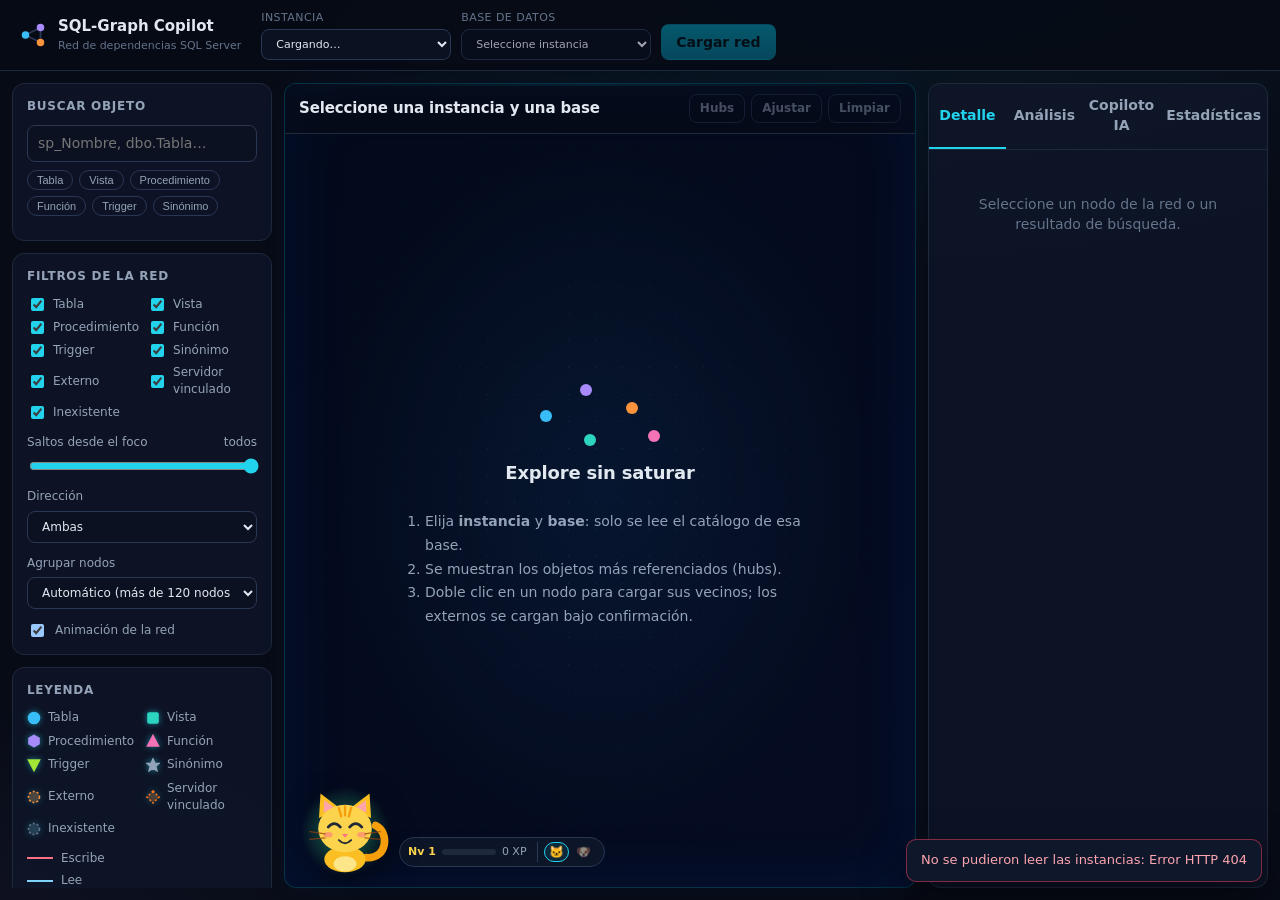
==== commit d9df34c0: "Interfaz" ====
--- a/src/SqlGraphCopilot.Api/wwwroot/index.html
+++ b/src/SqlGraphCopilot.Api/wwwroot/index.html
@@ -6,7 +6,22 @@
   <title>SQL-Graph Copilot</title>
   <meta name="description" content="Mapa y análisis de dependencias de SQL Server: instancias, bases, procedimientos, tablas y vistas.">
   <link rel="icon" href="data:image/svg+xml,%3Csvg xmlns='http://www.w3.org/2000/svg' viewBox='0 0 32 32'%3E%3Ccircle cx='8' cy='16' r='4' fill='%2338bdf8'/%3E%3Ccircle cx='24' cy='8' r='4' fill='%23a78bfa'/%3E%3Ccircle cx='24' cy='24' r='4' fill='%23fb923c'/%3E%3Cpath d='M8 16L24 8M8 16L24 24' stroke='%2394a3b8' stroke-width='2'/%3E%3C/svg%3E">
-  <link rel="stylesheet" href="css/app.css">
+  <link rel="stylesheet" href="css/base.css">
+  <link rel="stylesheet" href="css/controls.css">
+  <link rel="stylesheet" href="css/components.css">
+  <link rel="stylesheet" href="css/layout.css">
+  <link rel="stylesheet" href="css/sidebar.css">
+  <link rel="stylesheet" href="css/stage.css">
+  <link rel="stylesheet" href="css/panel.css">
+  <link rel="stylesheet" href="css/analysis.css">
+  <link rel="stylesheet" href="css/chat.css">
+  <link rel="stylesheet" href="css/flow.css">
+  <link rel="stylesheet" href="css/stats.css">
+  <link rel="stylesheet" href="css/mishi.css">
+  <link rel="stylesheet" href="css/feedback.css">
+  <link rel="stylesheet" href="css/detail.css">
+  <link rel="stylesheet" href="css/responsive.css">
+  <link rel="stylesheet" href="css/mishi-pets.css">
   <script src="lib/vis-network/vis-network.min.js" defer></script>
   <script type="module" src="js/app.js"></script>
 </head>
--- a/src/SqlGraphCopilot.Api/wwwroot/css/base.css
+++ b/src/SqlGraphCopilot.Api/wwwroot/css/base.css
@@ -0,0 +1,86 @@
+/* SQL-Graph Copilot — base: tokens de diseño, reset y animaciones compartidas. */
+:root {
+  --bg: #070b16;
+  --bg-2: #0b1120;
+  --surface: #0f172a;
+  --surface-2: #131c33;
+  --line: #1e293b;
+  --line-2: #2a3754;
+  --text: #e2e8f0;
+  --text-2: #94a3b8;
+  --text-3: #64748b;
+  --accent: #22d3ee;
+  --accent-2: #0e7490;
+  --danger: #f43f5e;
+  --warn: #f59e0b;
+  --ok: #34d399;
+  --k-table: #38bdf8;
+  --k-view: #2dd4bf;
+  --k-proc: #a78bfa;
+  --k-func: #f472b6;
+  --k-trigger: #a3e635;
+  --k-synonym: #94a3b8;
+  --k-external: #fb923c;
+  --k-linked: #f97316;
+  --k-missing: #64748b;
+  --e-writes: #fb7185;
+  --e-reads: #7dd3fc;
+  --e-exec: #a78bfa;
+  --e-ref: #475569;
+  --e-bridge: #f59e0b;
+  --radius: 12px;
+  --font: "Inter", "Segoe UI", system-ui, -apple-system, sans-serif;
+  --mono: "Cascadia Code", "JetBrains Mono", Consolas, ui-monospace, monospace;
+  color-scheme: dark;
+}
+
+* {
+  box-sizing: border-box;
+}
+
+html, body {
+  height: 100%;
+}
+
+body {
+  margin: 0;
+  font: 14px/1.45 var(--font);
+  color: var(--text);
+  background: radial-gradient(1200px 600px at 70% -10%, rgba(34, 211, 238, .08), transparent 60%), radial-gradient(900px 500px at -10% 110%, rgba(167, 139, 250, .07), transparent 60%), var(--bg);
+  display: flex;
+  flex-direction: column;
+  overflow: hidden;
+}
+
+h1, h2 {
+  margin: 0;
+  font-weight: 600;
+  letter-spacing: -.01em;
+}
+
+code {
+  font-family: var(--mono);
+  font-size: .9em;
+  background: rgba(148, 163, 184, .12);
+  padding: .05em .35em;
+  border-radius: 5px;
+  color: #f1f5f9;
+}
+
+[hidden] {
+  display: none !important;
+}
+
+/* Animación compartida (escenario vacío e indicador "escribiendo" del chat). */
+@keyframes pulse {
+  0%, 100% {
+    transform: scale(1);
+    opacity: .6;
+    box-shadow: 0 0 0 0 currentColor;
+  }
+
+  50% {
+    transform: scale(1.35);
+    opacity: 1;
+  }
+}
--- a/src/SqlGraphCopilot.Api/wwwroot/css/controls.css
+++ b/src/SqlGraphCopilot.Api/wwwroot/css/controls.css
@@ -0,0 +1,126 @@
+/* Controles de formulario: select, inputs, botones, campos y texto auxiliar. */
+select, input[type="search"], textarea {
+  font: inherit;
+  color: var(--text);
+  background: var(--bg-2);
+  border: 1px solid var(--line-2);
+  border-radius: 8px;
+  padding: 7px 10px;
+  min-width: 0;
+}
+
+select {
+  min-width: 190px;
+}
+
+  select:focus, input:focus, textarea:focus, button:focus-visible {
+    outline: 2px solid var(--accent);
+    outline-offset: 1px;
+  }
+
+input[type="range"] {
+  width: 100%;
+  accent-color: var(--accent);
+}
+
+/* ---------- Botones ---------- */
+.btn {
+  font: inherit;
+  font-weight: 600;
+  cursor: pointer;
+  border-radius: 8px;
+  padding: 7px 14px;
+  border: 1px solid transparent;
+  color: var(--text);
+  background: var(--surface-2);
+  transition: background .15s, border-color .15s, opacity .15s;
+}
+
+  .btn:disabled {
+    opacity: .45;
+    cursor: not-allowed;
+  }
+
+  .btn.primary {
+    background: linear-gradient(180deg, #06b6d4, #0891b2);
+    color: #04121a;
+  }
+
+    .btn.primary:hover:not(:disabled) {
+      background: linear-gradient(180deg, #22d3ee, #06b6d4);
+    }
+
+  .btn.ghost {
+    background: transparent;
+    border-color: var(--line-2);
+    color: var(--text-2);
+  }
+
+    .btn.ghost:hover:not(:disabled) {
+      border-color: var(--accent-2);
+      color: var(--text);
+    }
+
+  .btn.small {
+    padding: 5px 10px;
+    font-size: 12px;
+  }
+
+  .btn.icon {
+    font-size: 15px;
+    line-height: 1;
+    padding: 5px 9px;
+  }
+
+  .btn.block {
+    width: 100%;
+    margin-top: 8px;
+  }
+
+  .btn.danger {
+    border-color: rgba(244, 63, 94, .45);
+    color: #fda4af;
+    background: transparent;
+  }
+
+/* ---------- Campos y texto auxiliar ---------- */
+.field {
+  display: flex;
+  flex-direction: column;
+  gap: 5px;
+  margin-top: 12px;
+  font-size: 12px;
+  color: var(--text-2);
+}
+
+  .field span {
+    display: flex;
+    justify-content: space-between;
+  }
+
+  .field select {
+    min-width: 0;
+    width: 100%;
+  }
+
+.switch {
+  display: flex;
+  align-items: center;
+  gap: 8px;
+  margin-top: 12px;
+  font-size: 12px;
+  color: var(--text-2);
+  cursor: pointer;
+}
+
+.hint {
+  font-size: 11px;
+  color: var(--text-3);
+  margin: 10px 0 0;
+}
+
+.muted-block {
+  color: var(--text-3);
+  padding: 18px 4px;
+  text-align: center;
+}
--- a/src/SqlGraphCopilot.Api/wwwroot/css/components.css
+++ b/src/SqlGraphCopilot.Api/wwwroot/css/components.css
@@ -0,0 +1,67 @@
+/* Componentes pequeños reutilizados en varias zonas: punto de color, chips e insignias. */
+
+/* ---------- Punto de color por tipo de objeto ---------- */
+.dot {
+  width: 9px;
+  height: 9px;
+  border-radius: 50%;
+  flex: none;
+  background: var(--c, var(--text-3));
+  box-shadow: 0 0 8px var(--c, transparent);
+}
+
+/* ---------- Chips (búsqueda y sugerencias del copiloto) ---------- */
+.chip-row {
+  display: flex;
+  flex-wrap: wrap;
+  gap: 6px;
+  margin-top: 8px;
+}
+
+.chip {
+  font-size: 11px;
+  padding: 3px 9px;
+  border-radius: 999px;
+  cursor: pointer;
+  border: 1px solid var(--line-2);
+  background: transparent;
+  color: var(--text-2);
+  font-weight: 500;
+}
+
+  .chip[aria-pressed="true"] {
+    border-color: var(--accent);
+    color: var(--accent);
+    background: rgba(34, 211, 238, .08);
+  }
+
+/* ---------- Insignias ---------- */
+.badges {
+  display: flex;
+  flex-wrap: wrap;
+  gap: 5px;
+  margin: 10px 0;
+}
+
+.badge {
+  font-size: 11px;
+  padding: 2px 8px;
+  border-radius: 999px;
+  border: 1px solid var(--line-2);
+  color: var(--text-2);
+}
+
+  .badge.crit {
+    border-color: rgba(244, 63, 94, .5);
+    color: #fda4af;
+  }
+
+  .badge.warn {
+    border-color: rgba(245, 158, 11, .5);
+    color: #fcd34d;
+  }
+
+  .badge.info {
+    border-color: rgba(34, 211, 238, .4);
+    color: #67e8f9;
+  }
--- a/src/SqlGraphCopilot.Api/wwwroot/css/layout.css
+++ b/src/SqlGraphCopilot.Api/wwwroot/css/layout.css
@@ -0,0 +1,135 @@
+/* Estructura general: barra superior, rejilla de tres columnas y tarjetas. */
+
+/* ---------- Barra superior ---------- */
+.topbar {
+  display: flex;
+  align-items: center;
+  gap: 20px;
+  padding: 10px 18px;
+  border-bottom: 1px solid var(--line);
+  background: rgba(7, 11, 22, .85);
+  backdrop-filter: blur(8px);
+  flex-wrap: wrap;
+}
+
+.brand {
+  display: flex;
+  align-items: center;
+  gap: 10px;
+  min-width: 220px;
+}
+
+  .brand strong {
+    display: block;
+    font-size: 15px;
+  }
+
+  .brand span {
+    display: block;
+    font-size: 11px;
+    color: var(--text-3);
+  }
+
+.brand-mark {
+  width: 30px;
+  height: 30px;
+}
+
+  .brand-mark path {
+    stroke: var(--line-2);
+    stroke-width: 2;
+    fill: none;
+  }
+
+  .brand-mark .n1 {
+    fill: var(--k-table);
+  }
+
+  .brand-mark .n2 {
+    fill: var(--k-proc);
+  }
+
+  .brand-mark .n3 {
+    fill: var(--k-external);
+  }
+
+.scope {
+  display: flex;
+  align-items: flex-end;
+  gap: 10px;
+  flex-wrap: wrap;
+}
+
+  .scope label {
+    display: flex;
+    flex-direction: column;
+    gap: 3px;
+    font-size: 11px;
+    color: var(--text-3);
+    text-transform: uppercase;
+    letter-spacing: .04em;
+  }
+
+.index-status {
+  display: flex;
+  align-items: center;
+  gap: 8px;
+  margin-left: auto;
+  flex-wrap: wrap;
+}
+
+.pill {
+  font-size: 12px;
+  padding: 4px 10px;
+  border-radius: 999px;
+  background: var(--surface-2);
+  border: 1px solid var(--line-2);
+  color: var(--text-2);
+  white-space: nowrap;
+}
+
+  .pill.ok {
+    border-color: rgba(52, 211, 153, .4);
+    color: var(--ok);
+  }
+
+  .pill.warn {
+    border-color: rgba(245, 158, 11, .4);
+    color: var(--warn);
+  }
+
+/* ---------- Distribución ---------- */
+.workspace {
+  flex: 1;
+  min-height: 0;
+  display: grid;
+  grid-template-columns: 290px minmax(0, 1fr) 390px;
+  gap: 12px;
+  padding: 12px;
+}
+
+.sidebar, .panel {
+  min-height: 0;
+  overflow: auto;
+  display: flex;
+  flex-direction: column;
+  gap: 12px;
+}
+
+.card, .panel {
+  background: rgba(15, 23, 42, .78);
+  border: 1px solid var(--line);
+  border-radius: var(--radius);
+}
+
+.card {
+  padding: 14px;
+}
+
+  .card h2 {
+    font-size: 12px;
+    text-transform: uppercase;
+    letter-spacing: .06em;
+    color: var(--text-2);
+    margin-bottom: 10px;
+  }
--- a/src/SqlGraphCopilot.Api/wwwroot/css/sidebar.css
+++ b/src/SqlGraphCopilot.Api/wwwroot/css/sidebar.css
@@ -0,0 +1,144 @@
+/* Columna izquierda: búsqueda de objetos, filtros de la red y leyenda. */
+
+/* ---------- Búsqueda ---------- */
+#search-input {
+  width: 100%;
+}
+
+.result-list {
+  list-style: none;
+  margin: 10px 0 0;
+  padding: 0;
+  display: flex;
+  flex-direction: column;
+  gap: 2px;
+  max-height: 300px;
+  overflow: auto;
+}
+
+  .result-list button {
+    width: 100%;
+    display: flex;
+    align-items: center;
+    gap: 8px;
+    text-align: left;
+    background: transparent;
+    border: 0;
+    color: var(--text);
+    padding: 6px 8px;
+    border-radius: 7px;
+    cursor: pointer;
+    font: inherit;
+  }
+
+    .result-list button:hover {
+      background: var(--surface-2);
+    }
+
+  .result-list .name {
+    flex: 1;
+    min-width: 0;
+    overflow: hidden;
+    text-overflow: ellipsis;
+    white-space: nowrap;
+    font-family: var(--mono);
+    font-size: 12px;
+  }
+
+  .result-list .meta {
+    font-size: 11px;
+    color: var(--text-3);
+  }
+
+/* ---------- Filtros ---------- */
+.toggle-list {
+  display: grid;
+  grid-template-columns: 1fr 1fr;
+  gap: 4px 8px;
+}
+
+  .toggle-list label {
+    display: flex;
+    align-items: center;
+    gap: 6px;
+    font-size: 12px;
+    color: var(--text-2);
+    cursor: pointer;
+  }
+
+  .toggle-list input {
+    accent-color: var(--accent);
+  }
+
+/* ---------- Leyenda ---------- */
+.legend-grid {
+  display: grid;
+  grid-template-columns: 1fr 1fr;
+  gap: 6px 8px;
+  font-size: 12px;
+  color: var(--text-2);
+}
+
+  .legend-grid span {
+    display: flex;
+    align-items: center;
+    gap: 7px;
+  }
+
+  .legend-grid svg {
+    width: 14px;
+    height: 14px;
+    flex: none;
+    filter: drop-shadow(0 0 3px rgba(34, 211, 238, .55));
+  }
+
+.legend-edges {
+  display: flex;
+  flex-direction: column;
+  gap: 5px;
+  margin-top: 12px;
+  font-size: 12px;
+  color: var(--text-2);
+}
+
+  .legend-edges span {
+    display: flex;
+    align-items: center;
+    gap: 8px;
+  }
+
+.edge {
+  width: 26px;
+  height: 0;
+  border-top: 2px solid;
+  display: inline-block;
+}
+
+.e-writes {
+  border-color: var(--e-writes);
+}
+
+.e-reads {
+  border-color: var(--e-reads);
+}
+
+.e-exec {
+  border-color: var(--e-exec);
+}
+
+.e-ref {
+  border-color: var(--e-ref);
+  border-top-style: dashed;
+}
+
+.e-bridge {
+  border-color: var(--e-bridge);
+  border-top-style: dashed;
+  border-top-width: 3px;
+}
+
+.e-sim {
+  border-color: #e879f9;
+  border-top-style: dotted;
+  border-top-width: 3px;
+}
--- a/src/SqlGraphCopilot.Api/wwwroot/css/stage.css
+++ b/src/SqlGraphCopilot.Api/wwwroot/css/stage.css
@@ -0,0 +1,236 @@
+/* Escenario del grafo (red neuronal): fondo, barra de herramientas, lienzo, estado vacío, carga y banner. */
+.stage {
+  position: relative;
+  min-height: 0;
+  display: flex;
+  flex-direction: column;
+  border: 1px solid rgba(0, 229, 255, .18);
+  border-radius: var(--radius);
+  overflow: hidden;
+  background: radial-gradient(ellipse at center, rgba(18, 75, 125, .18), transparent 60%), linear-gradient(145deg, #030a1b, #050c22);
+  box-shadow: inset 0 0 70px rgba(0, 100, 255, .08), 0 0 30px rgba(0, 150, 255, .04);
+}
+  /* Rejilla de puntos con viñeta */
+  .stage::before {
+    content: "";
+    position: absolute;
+    inset: 0;
+    z-index: 0;
+    pointer-events: none;
+    opacity: .3;
+    background-image: radial-gradient(rgba(0, 229, 255, .6) .7px, transparent .7px);
+    background-size: 27px 27px;
+    mask-image: radial-gradient(ellipse at center, black, transparent 80%);
+  }
+  /* Línea de escaneo */
+  .stage::after {
+    content: "";
+    position: absolute;
+    left: 0;
+    right: 0;
+    top: 0;
+    height: 2px;
+    z-index: 1;
+    pointer-events: none;
+    background: linear-gradient(90deg, transparent, rgba(0, 229, 255, .22), transparent);
+    box-shadow: 0 0 15px rgba(0, 229, 255, .25);
+    animation: scan 9s linear infinite;
+  }
+
+@keyframes scan {
+  from {
+    top: 0;
+  }
+
+  to {
+    top: 100%;
+  }
+}
+
+/* ---------- Barra de herramientas ---------- */
+.stage-toolbar {
+  position: relative;
+  display: flex;
+  justify-content: space-between;
+  align-items: center;
+  gap: 12px;
+  padding: 10px 14px;
+  border-bottom: 1px solid var(--line);
+  background: rgba(7, 11, 22, .6);
+  z-index: 2;
+}
+
+  .stage-toolbar h1 {
+    font-size: 15px;
+  }
+
+.counts {
+  font-size: 12px;
+  color: var(--text-3);
+}
+
+.tools {
+  display: flex;
+  gap: 6px;
+}
+
+/* ---------- Lienzo y tooltip de vis-network ---------- */
+.network {
+  position: relative;
+  z-index: 1;
+  flex: 1;
+  min-height: 0;
+}
+
+  .network:focus {
+    outline: none;
+  }
+
+div.vis-tooltip {
+  background: var(--surface) !important;
+  color: var(--text) !important;
+  border: 1px solid var(--line-2) !important;
+  border-radius: 8px !important;
+  padding: 8px 10px !important;
+  font: 12px/1.4 var(--font) !important;
+  box-shadow: 0 10px 30px rgba(0, 0, 0, .5) !important;
+  max-width: 340px;
+  white-space: normal !important;
+}
+
+.tip-title {
+  font-family: var(--mono);
+  font-weight: 600;
+  margin-bottom: 4px;
+  word-break: break-all;
+}
+
+.tip-row {
+  color: var(--text-2);
+}
+
+/* ---------- Estado vacío ---------- */
+.empty-state {
+  position: absolute;
+  inset: 52px 0 0;
+  z-index: 2;
+  display: flex;
+  flex-direction: column;
+  align-items: center;
+  justify-content: center;
+  gap: 10px;
+  color: var(--text-2);
+  pointer-events: none;
+  text-align: center;
+  padding: 20px;
+}
+
+  .empty-state h2 {
+    font-size: 18px;
+    color: var(--text);
+  }
+
+  .empty-state ol {
+    text-align: left;
+    max-width: 430px;
+    color: var(--text-2);
+    line-height: 1.7;
+  }
+
+.empty-art {
+  position: relative;
+  width: 120px;
+  height: 70px;
+}
+
+  .empty-art span {
+    position: absolute;
+    width: 12px;
+    height: 12px;
+    border-radius: 50%;
+    animation: pulse 2.4s infinite ease-in-out;
+  }
+
+    .empty-art span:nth-child(1) {
+      left: 0;
+      top: 30px;
+      background: var(--k-table);
+    }
+
+    .empty-art span:nth-child(2) {
+      left: 40px;
+      top: 4px;
+      background: var(--k-proc);
+      animation-delay: .3s;
+    }
+
+    .empty-art span:nth-child(3) {
+      left: 44px;
+      top: 54px;
+      background: var(--k-view);
+      animation-delay: .6s;
+    }
+
+    .empty-art span:nth-child(4) {
+      left: 86px;
+      top: 22px;
+      background: var(--k-external);
+      animation-delay: .9s;
+    }
+
+    .empty-art span:nth-child(5) {
+      left: 108px;
+      top: 50px;
+      background: var(--k-func);
+      animation-delay: 1.2s;
+    }
+
+/* ---------- Carga ---------- */
+.loading {
+  position: absolute;
+  inset: 52px 0 0;
+  display: flex;
+  align-items: center;
+  justify-content: center;
+  gap: 12px;
+  background: rgba(3, 8, 22, .7);
+  color: var(--text-2);
+  z-index: 3;
+}
+
+.spinner {
+  width: 22px;
+  height: 22px;
+  border-radius: 50%;
+  border: 3px solid var(--line-2);
+  border-top-color: var(--accent);
+  animation: spin .8s linear infinite;
+}
+
+@keyframes spin {
+  to {
+    transform: rotate(360deg);
+  }
+}
+
+/* ---------- Banner ---------- */
+.banner {
+  position: absolute;
+  left: 14px;
+  right: 14px;
+  bottom: 14px;
+  z-index: 2;
+  padding: 9px 12px;
+  border-radius: 9px;
+  font-size: 12px;
+  background: rgba(245, 158, 11, .12);
+  border: 1px solid rgba(245, 158, 11, .35);
+  color: #fcd34d;
+}
+
+  /* Banner de progreso del análisis (la red se anima mientras tanto) */
+  .banner.busy {
+    background: rgba(0, 229, 255, .1);
+    border-color: rgba(0, 229, 255, .35);
+    color: #67e8f9;
+  }
--- a/src/SqlGraphCopilot.Api/wwwroot/css/panel.css
+++ b/src/SqlGraphCopilot.Api/wwwroot/css/panel.css
@@ -0,0 +1,200 @@
+/* Panel derecho: pestañas y pestaña de detalle (cabecera, métricas, acciones, riesgo e impacto). */
+.panel {
+  padding: 0;
+  overflow: hidden;
+}
+
+/* ---------- Pestañas ---------- */
+.tabs {
+  display: flex;
+  border-bottom: 1px solid var(--line);
+  flex: none;
+}
+
+  .tabs button {
+    flex: 1;
+    padding: 11px 6px;
+    background: transparent;
+    border: 0;
+    border-bottom: 2px solid transparent;
+    color: var(--text-2);
+    font: inherit;
+    font-weight: 600;
+    cursor: pointer;
+  }
+
+    .tabs button[aria-selected="true"] {
+      color: var(--accent);
+      border-bottom-color: var(--accent);
+    }
+
+.tab-body {
+  flex: 1;
+  min-height: 0;
+  overflow: auto;
+  padding: 14px;
+}
+
+/* ---------- Detalle de un objeto ---------- */
+.detail-head {
+  display: flex;
+  gap: 10px;
+  align-items: flex-start;
+}
+
+  .detail-head .dot {
+    width: 12px;
+    height: 12px;
+    margin-top: 5px;
+  }
+
+.detail-name {
+  font-family: var(--mono);
+  font-size: 14px;
+  font-weight: 600;
+  word-break: break-all;
+}
+
+.detail-sub {
+  font-size: 12px;
+  color: var(--text-3);
+}
+
+.metrics {
+  display: grid;
+  grid-template-columns: 1fr 1fr;
+  gap: 8px;
+  margin: 8px 0 12px;
+}
+
+.metric {
+  background: var(--bg-2);
+  border: 1px solid var(--line);
+  border-radius: 9px;
+  padding: 8px 10px;
+}
+
+  .metric b {
+    display: block;
+    font-size: 18px;
+  }
+
+  .metric span {
+    font-size: 11px;
+    color: var(--text-3);
+  }
+
+.actions {
+  display: grid;
+  grid-template-columns: 1fr 1fr;
+  gap: 6px;
+}
+
+.section-title {
+  font-size: 12px;
+  text-transform: uppercase;
+  letter-spacing: .05em;
+  color: var(--text-2);
+  margin: 16px 0 8px;
+}
+
+/* ---------- Riesgo e impacto ---------- */
+.risk {
+  display: flex;
+  align-items: center;
+  gap: 10px;
+  margin: 6px 0 10px;
+}
+
+.risk-badge {
+  font-weight: 700;
+  font-size: 12px;
+  padding: 4px 10px;
+  border-radius: 7px;
+}
+
+.risk-Low {
+  background: rgba(52, 211, 153, .15);
+  color: var(--ok);
+}
+
+.risk-Medium {
+  background: rgba(250, 204, 21, .15);
+  color: #fde047;
+}
+
+.risk-High {
+  background: rgba(249, 115, 22, .18);
+  color: #fdba74;
+}
+
+.risk-Critical {
+  background: rgba(244, 63, 94, .18);
+  color: #fda4af;
+}
+
+.bar {
+  flex: 1;
+  height: 8px;
+  border-radius: 99px;
+  background: var(--bg-2);
+  overflow: hidden;
+  border: 1px solid var(--line);
+}
+
+  .bar > i {
+    display: block;
+    height: 100%;
+    background: linear-gradient(90deg, var(--ok), var(--warn), var(--danger));
+  }
+
+.item-list {
+  list-style: none;
+  margin: 0;
+  padding: 0;
+  display: flex;
+  flex-direction: column;
+  gap: 2px;
+}
+
+  .item-list li button, .row-btn {
+    width: 100%;
+    display: flex;
+    gap: 8px;
+    align-items: center;
+    background: transparent;
+    border: 0;
+    color: var(--text);
+    text-align: left;
+    font: inherit;
+    font-size: 12px;
+    padding: 5px 6px;
+    border-radius: 6px;
+    cursor: pointer;
+  }
+
+    .item-list li button:hover, .row-btn:hover {
+      background: var(--surface-2);
+    }
+
+  .item-list .name {
+    flex: 1;
+    min-width: 0;
+    font-family: var(--mono);
+    overflow: hidden;
+    text-overflow: ellipsis;
+    white-space: nowrap;
+  }
+
+  .item-list .meta {
+    color: var(--text-3);
+    font-size: 11px;
+    white-space: nowrap;
+  }
+
+.warn-list {
+  margin: 8px 0 0;
+  padding-left: 18px;
+  color: #fcd34d;
+  font-size: 12px;
+}
--- a/src/SqlGraphCopilot.Api/wwwroot/css/analysis.css
+++ b/src/SqlGraphCopilot.Api/wwwroot/css/analysis.css
@@ -0,0 +1,72 @@
+/* Pestaña Análisis: mosaico de acciones y tablas de resultados. */
+.analysis-actions {
+  display: grid;
+  grid-template-columns: 1fr 1fr;
+  gap: 8px;
+}
+
+.btn.tile {
+  text-align: left;
+  display: flex;
+  flex-direction: column;
+  gap: 2px;
+  padding: 10px;
+  border-color: var(--line-2);
+  background: var(--bg-2);
+  font-weight: 500;
+}
+
+  .btn.tile b {
+    font-size: 13px;
+  }
+
+  .btn.tile span {
+    font-size: 11px;
+    color: var(--text-3);
+  }
+
+  .btn.tile.active {
+    border-color: var(--accent);
+  }
+
+.analysis-content {
+  margin-top: 14px;
+}
+
+.data-table {
+  width: 100%;
+  border-collapse: collapse;
+  font-size: 12px;
+}
+
+  .data-table th {
+    text-align: left;
+    color: var(--text-3);
+    font-weight: 600;
+    padding: 6px;
+    border-bottom: 1px solid var(--line-2);
+  }
+
+  .data-table td {
+    padding: 6px;
+    border-bottom: 1px solid var(--line);
+    vertical-align: top;
+  }
+
+    .data-table td.num, .data-table th.num {
+      text-align: right;
+      font-variant-numeric: tabular-nums;
+    }
+
+  .data-table tr.clickable {
+    cursor: pointer;
+  }
+
+    .data-table tr.clickable:hover td {
+      background: var(--surface-2);
+    }
+
+  .data-table .mono {
+    font-family: var(--mono);
+    word-break: break-all;
+  }
--- a/src/SqlGraphCopilot.Api/wwwroot/css/chat.css
+++ b/src/SqlGraphCopilot.Api/wwwroot/css/chat.css
@@ -0,0 +1,160 @@
+/* Pestaña Copiloto IA: registro de conversación, mensajes, formulario e indicador "escribiendo". */
+.tab-body.chat {
+  display: flex;
+  flex-direction: column;
+  gap: 10px;
+}
+
+.suggestions {
+  margin-top: 0;
+}
+
+.chat-log {
+  flex: 1;
+  min-height: 160px;
+  overflow: auto;
+  display: flex;
+  flex-direction: column;
+  gap: 10px;
+  padding-right: 4px;
+}
+
+/* ---------- Mensajes ---------- */
+.msg {
+  padding: 10px 12px;
+  border-radius: 11px;
+  font-size: 13px;
+  max-width: 100%;
+  overflow-wrap: anywhere;
+}
+
+  .msg.user {
+    align-self: flex-end;
+    background: rgba(34, 211, 238, .12);
+    border: 1px solid rgba(34, 211, 238, .25);
+  }
+
+  .msg.bot {
+    background: var(--bg-2);
+    border: 1px solid var(--line);
+  }
+
+  .msg.system {
+    color: var(--text-3);
+    font-size: 12px;
+    text-align: center;
+  }
+
+  .msg.error {
+    border: 1px solid rgba(244, 63, 94, .4);
+    color: #fda4af;
+    background: rgba(244, 63, 94, .07);
+  }
+
+  .msg.warn {
+    background: rgba(245, 158, 11, .1);
+    border: 1px solid rgba(245, 158, 11, .35);
+    color: #fcd34d;
+    padding: 6px 8px;
+    border-radius: 8px;
+    font-size: 12px;
+    margin-bottom: 6px;
+  }
+
+  /* Contenido markdown renderizado dentro del mensaje */
+  .msg p {
+    margin: 0 0 8px;
+  }
+
+    .msg p:last-child {
+      margin-bottom: 0;
+    }
+
+  .msg ul, .msg ol {
+    margin: 4px 0 8px;
+    padding-left: 20px;
+  }
+
+  .msg li {
+    margin: 2px 0;
+  }
+
+  .msg h3, .msg h4 {
+    font-size: 13px;
+    margin: 8px 0 4px;
+  }
+
+  .msg table {
+    border-collapse: collapse;
+    margin: 6px 0;
+    font-size: 12px;
+    width: 100%;
+  }
+
+  .msg th, .msg td {
+    border-bottom: 1px solid var(--line-2);
+    padding: 4px 6px;
+    text-align: left;
+  }
+
+  .msg blockquote {
+    margin: 6px 0;
+    padding: 6px 10px;
+    border-left: 3px solid var(--warn);
+    color: #fcd34d;
+    background: rgba(245, 158, 11, .06);
+  }
+
+  .msg pre {
+    background: #050914;
+    border: 1px solid var(--line);
+    padding: 8px;
+    border-radius: 8px;
+    overflow: auto;
+  }
+
+.msg-foot {
+  display: flex;
+  justify-content: space-between;
+  align-items: center;
+  gap: 8px;
+  margin-top: 8px;
+  font-size: 11px;
+  color: var(--text-3);
+}
+
+/* ---------- Formulario ---------- */
+.chat-form {
+  display: flex;
+  gap: 8px;
+  align-items: flex-end;
+}
+
+  .chat-form textarea {
+    flex: 1;
+    resize: vertical;
+    min-height: 44px;
+    max-height: 160px;
+  }
+
+/* ---------- Indicador "escribiendo" (usa @keyframes pulse de base.css) ---------- */
+.typing {
+  display: inline-flex;
+  gap: 4px;
+}
+
+  .typing i {
+    width: 6px;
+    height: 6px;
+    border-radius: 50%;
+    background: var(--text-3);
+    animation: pulse 1s infinite;
+  }
+
+    .typing i:nth-child(2) {
+      animation-delay: .15s;
+    }
+
+    .typing i:nth-child(3) {
+      animation-delay: .3s;
+    }
--- a/src/SqlGraphCopilot.Api/wwwroot/css/flow.css
+++ b/src/SqlGraphCopilot.Api/wwwroot/css/flow.css
@@ -0,0 +1,282 @@
+/* Datos de entrada de un SP (análisis de flujo) y validación del código migrado. */
+.flow-panel {
+  margin-top: 14px;
+  padding-top: 12px;
+  border-top: 1px solid var(--line);
+}
+
+  .flow-panel h3 {
+    margin: 0 0 8px;
+    font-size: 13px;
+  }
+
+  .flow-panel h4 {
+    margin: 14px 0 6px;
+    font-size: 12px;
+    color: var(--text-2);
+    text-transform: uppercase;
+    letter-spacing: .04em;
+  }
+
+  .flow-panel .muted {
+    color: var(--text-2);
+    font-size: 12px;
+    margin: 0 0 8px;
+  }
+
+  .flow-panel code {
+    background: var(--surface-2);
+    padding: 0 4px;
+    border-radius: 4px;
+    font-size: 11.5px;
+  }
+
+/* ---------- Parámetros ---------- */
+.flow-params {
+  width: 100%;
+  border-collapse: collapse;
+  font-size: 12px;
+}
+
+  .flow-params th {
+    text-align: left;
+    color: var(--text-3);
+    font-weight: 500;
+    padding: 2px 6px 4px 0;
+  }
+
+  .flow-params td {
+    padding: 3px 6px 3px 0;
+    vertical-align: middle;
+  }
+
+.flow-input {
+  width: 100%;
+  min-width: 80px;
+  background: var(--bg-2);
+  color: var(--text);
+  border: 1px solid var(--line-2);
+  border-radius: 6px;
+  padding: 4px 6px;
+  font: inherit;
+}
+
+  .flow-input:focus {
+    outline: none;
+    border-color: var(--accent);
+    box-shadow: 0 0 0 2px rgba(34, 211, 238, .2);
+  }
+
+/* ---------- Ramas y guardas ---------- */
+.flow-list {
+  list-style: none;
+  margin: 0;
+  padding: 0;
+  display: grid;
+  gap: 6px;
+}
+
+.flow-branch, .flow-guard {
+  border: 1px solid var(--line);
+  border-radius: 8px;
+  padding: 6px 8px;
+  background: var(--surface);
+  transition: opacity .15s, border-color .15s;
+}
+
+.flow-branch-head {
+  display: flex;
+  align-items: center;
+  gap: 6px;
+  flex-wrap: wrap;
+}
+
+.flow-branch .kind {
+  font-size: 10px;
+  padding: 1px 6px;
+  border-radius: 999px;
+  background: var(--surface-2);
+  color: var(--text-2);
+}
+
+.flow-branch .kind-exec {
+  color: #67e8f9;
+}
+
+.flow-branch .kind-write {
+  color: #fda4af;
+}
+
+.flow-branch .kind-dynamic {
+  color: #fcd34d;
+}
+
+.flow-branch .link {
+  background: none;
+  border: 0;
+  color: var(--text);
+  font: inherit;
+  font-weight: 600;
+  cursor: pointer;
+  padding: 0;
+  text-align: left;
+}
+
+  .flow-branch .link:hover {
+    color: var(--accent);
+    text-decoration: underline;
+  }
+
+.flow-branch .status, .flow-guard .status {
+  margin-left: auto;
+  font-size: 11px;
+  color: var(--text-3);
+}
+
+.flow-conds {
+  display: flex;
+  flex-wrap: wrap;
+  gap: 4px;
+  margin-top: 5px;
+}
+
+.chip-cond {
+  font-family: ui-monospace, Consolas, monospace;
+  font-size: 11px;
+  background: var(--bg-2);
+  border: 1px solid var(--line-2);
+  border-radius: 6px;
+  padding: 1px 6px;
+  color: #cbd5e1;
+}
+
+  .chip-cond.data {
+    border-style: dashed;
+    color: #fcd34d;
+  }
+
+  .chip-cond.always {
+    color: var(--ok);
+  }
+
+.flow-args {
+  margin-top: 5px;
+  font-size: 11px;
+  color: var(--text-3);
+}
+
+.flow-branch[data-state="yes"] {
+  border-color: rgba(52, 211, 153, .6);
+}
+
+  .flow-branch[data-state="yes"] .status {
+    color: var(--ok);
+  }
+
+.flow-branch[data-state="maybe"] {
+  border-color: rgba(245, 158, 11, .5);
+}
+
+  .flow-branch[data-state="maybe"] .status {
+    color: var(--warn);
+  }
+
+.flow-branch[data-state="no"] {
+  opacity: .4;
+}
+
+.flow-guard[data-state="yes"] {
+  border-color: rgba(244, 63, 94, .6);
+}
+
+  .flow-guard[data-state="yes"] .status {
+    color: var(--danger);
+  }
+
+.flow-guard[data-state="maybe"] .status {
+  color: var(--warn);
+}
+
+/* ---------- Notas y script ---------- */
+.flow-notes {
+  white-space: pre-wrap;
+  font-size: 12px;
+  color: #fcd34d;
+  background: rgba(245, 158, 11, .08);
+  border: 1px solid rgba(245, 158, 11, .3);
+  border-radius: 8px;
+  padding: 6px 8px;
+  margin-bottom: 6px;
+}
+
+.flow-check {
+  display: flex;
+  align-items: center;
+  gap: 6px;
+  font-size: 12px;
+  color: var(--text-2);
+  margin: 4px 0;
+}
+
+.flow-script {
+  margin: 6px 0;
+  padding: 8px 10px;
+  background: #050914;
+  border: 1px solid var(--line-2);
+  border-radius: 8px;
+  color: #a5f3fc;
+  font: 12px/1.5 ui-monospace, Consolas, monospace;
+  white-space: pre;
+  overflow-x: auto;
+  user-select: all;
+}
+
+.flow-branch-head .btn {
+  margin-left: 4px;
+}
+
+/* ---------- Validación del código migrado ---------- */
+.verify-box {
+  margin-top: 8px;
+  display: grid;
+  gap: 6px;
+}
+
+.verify {
+  border: 1px solid var(--line-2);
+  border-radius: 8px;
+  padding: 8px 10px;
+  font-size: 12px;
+  background: var(--surface);
+}
+
+  .verify.ok {
+    border-color: rgba(52, 211, 153, .6);
+    color: var(--ok);
+  }
+
+  .verify.bad {
+    border-color: rgba(244, 63, 94, .55);
+  }
+
+  .verify.run {
+    color: var(--accent);
+  }
+
+  .verify ul {
+    margin: 6px 0 0;
+    padding-left: 16px;
+    color: var(--text);
+  }
+
+  .verify pre {
+    margin: 4px 0 0;
+    white-space: pre-wrap;
+    font: 11px/1.4 ui-monospace, Consolas, monospace;
+    color: #fda4af;
+  }
+
+.verify-note {
+  font-size: 11px;
+  color: var(--text-3);
+}
--- a/src/SqlGraphCopilot.Api/wwwroot/css/stats.css
+++ b/src/SqlGraphCopilot.Api/wwwroot/css/stats.css
@@ -0,0 +1,82 @@
+/* Pestaña Estadísticas: tarjetas de uso (tokens, tiempo, ahorro, calidad). */
+.stats-actions {
+  margin-bottom: 8px;
+}
+
+#stats-content h4 {
+  margin: 14px 0 6px;
+  font-size: 12px;
+  color: var(--text-2);
+  text-transform: uppercase;
+  letter-spacing: .04em;
+}
+
+.stat-grid {
+  display: grid;
+  grid-template-columns: repeat(auto-fit, minmax(130px, 1fr));
+  gap: 8px;
+}
+
+.stat-card {
+  display: flex;
+  flex-direction: column;
+  gap: 2px;
+  padding: 10px;
+  border: 1px solid var(--line);
+  border-radius: 10px;
+  background: var(--surface);
+}
+
+  .stat-card b {
+    font-size: 20px;
+    line-height: 1.2;
+    color: var(--text);
+  }
+
+  .stat-card > span {
+    font-size: 12px;
+    color: var(--text-2);
+  }
+
+  .stat-card small {
+    font-size: 11px;
+    color: var(--text-3);
+  }
+
+  .stat-card.good {
+    border-color: rgba(52, 211, 153, .45);
+    background: linear-gradient(180deg, rgba(52, 211, 153, .08), transparent);
+  }
+
+    .stat-card.good b {
+      color: var(--ok);
+    }
+
+.stat-grid.hero {
+  grid-template-columns: repeat(2, 1fr);
+}
+
+.stat-tag {
+  font-size: 10px;
+  padding: 0 5px;
+  border-radius: 999px;
+  border: 1px solid var(--line-2);
+  color: var(--text-3);
+}
+
+.stat-assumptions {
+  margin-top: 14px;
+  font-size: 12px;
+  color: var(--text-2);
+}
+
+  .stat-assumptions summary {
+    cursor: pointer;
+    color: var(--accent);
+  }
+
+  .stat-assumptions code {
+    background: var(--surface-2);
+    padding: 0 4px;
+    border-radius: 4px;
+  }
--- a/src/SqlGraphCopilot.Api/wwwroot/css/mishi.css
+++ b/src/SqlGraphCopilot.Api/wwwroot/css/mishi.css
@@ -0,0 +1,310 @@
+/* Mishi-SQL: la mascota sobre el escenario (gato, burbuja, HUD, cajón de análisis y expresiones). */
+.mishi {
+  position: absolute;
+  left: 14px;
+  bottom: 14px;
+  z-index: 6;
+  display: flex;
+  flex-direction: column;
+  align-items: flex-start;
+  gap: 8px;
+  max-width: min(340px, calc(100% - 28px));
+  pointer-events: none;
+}
+
+  .mishi > * {
+    pointer-events: auto;
+  }
+
+.mishi-row {
+  display: flex;
+  align-items: flex-end;
+  gap: 8px;
+  position: relative;
+}
+
+.mishi-cat {
+  width: 92px;
+  height: 98px;
+  padding: 0;
+  border: 0;
+  background: none;
+  cursor: pointer;
+  color: #34d399;
+  filter: drop-shadow(0 6px 14px rgba(0, 0, 0, .5));
+}
+
+.mishi-svg {
+  width: 100%;
+  height: 100%;
+  overflow: visible;
+}
+
+/* ---------- HUD de nivel y experiencia ---------- */
+.mishi-hud {
+  display: flex;
+  align-items: center;
+  gap: 6px;
+  padding: 4px 8px;
+  border-radius: 999px;
+  background: rgba(15, 23, 42, .85);
+  border: 1px solid var(--line-2);
+  font-size: 11px;
+  color: var(--text-2);
+  margin-bottom: 6px;
+}
+
+.mishi-level {
+  color: #fcd34d;
+  font-weight: 700;
+}
+
+.mishi-bar {
+  width: 54px;
+  height: 6px;
+  border-radius: 999px;
+  background: var(--line);
+  overflow: hidden;
+}
+
+  .mishi-bar i {
+    display: block;
+    height: 100%;
+    width: 0;
+    background: linear-gradient(90deg, #fbbf24, #fde047);
+    transition: width .5s ease;
+  }
+
+/* ---------- Burbuja y texto flotante ---------- */
+.mishi-bubble {
+  position: relative;
+  padding: 8px 12px;
+  border-radius: 14px 14px 14px 4px;
+  background: #fffbeb;
+  color: #422006;
+  font-size: 12.5px;
+  line-height: 1.4;
+  box-shadow: 0 6px 20px rgba(0, 0, 0, .45);
+  cursor: pointer;
+  animation: mishi-pop .25s ease-out;
+}
+
+.mishi[data-state="alert"] .mishi-bubble {
+  background: #fef2f2;
+  color: #7f1d1d;
+  border: 1px solid #fca5a5;
+}
+
+.mishi-float {
+  position: absolute;
+  left: 70px;
+  top: 0;
+  font-weight: 700;
+  font-size: 13px;
+  color: #fde047;
+  text-shadow: 0 1px 6px rgba(0, 0, 0, .7);
+  animation: mishi-float 1.5s ease-out forwards;
+  pointer-events: none;
+}
+
+/* ---------- Cajón de análisis ---------- */
+.mishi-drawer {
+  width: min(320px, 100%);
+  max-height: 55vh;
+  overflow: auto;
+  padding: 10px;
+  border-radius: 12px;
+  background: rgba(11, 17, 32, .96);
+  border: 1px solid var(--line-2);
+  box-shadow: 0 10px 30px rgba(0, 0, 0, .5);
+  display: grid;
+  gap: 8px;
+}
+
+  .mishi-drawer[hidden], .mishi-bubble[hidden] {
+    display: none;
+  }
+
+.mishi-drawer-head {
+  display: flex;
+  justify-content: space-between;
+  align-items: center;
+  color: #fcd34d;
+}
+
+.mishi-close {
+  background: none;
+  border: 0;
+  color: var(--text-2);
+  font-size: 18px;
+  cursor: pointer;
+}
+
+.mishi-sql {
+  width: 100%;
+  background: #050914;
+  color: #a5f3fc;
+  border: 1px solid var(--line-2);
+  border-radius: 8px;
+  padding: 8px;
+  font: 12px/1.4 ui-monospace, Consolas, monospace;
+  resize: vertical;
+}
+
+.mishi-learned {
+  font-size: 12px;
+  color: #fcd34d;
+  background: rgba(251, 191, 36, .08);
+  border: 1px solid rgba(251, 191, 36, .3);
+  border-radius: 8px;
+  padding: 6px 8px;
+}
+
+.mishi-tech {
+  font-size: 12px;
+  color: var(--text);
+}
+
+  .mishi-tech ul {
+    padding-left: 16px;
+    margin: 6px 0;
+  }
+
+/* ---------- Expresiones: cada estado muestra sus ojos, boca y adornos ---------- */
+.mishi-svg .eyes, .mishi-svg .mouth, .mishi-svg .bulb, .mishi-svg .dots, .mishi-svg .fur {
+  display: none;
+}
+
+.mishi[data-state="happy"] .e-happy, .mishi[data-state="happy"] .m-happy,
+.mishi[data-state="studying"] .e-studying, .mishi[data-state="studying"] .m-studying, .mishi[data-state="studying"] .dots,
+.mishi[data-state="smart"] .e-smart, .mishi[data-state="smart"] .m-smart, .mishi[data-state="smart"] .bulb,
+.mishi[data-state="alert"] .e-alert, .mishi[data-state="alert"] .m-alert, .mishi[data-state="alert"] .fur {
+  display: block;
+}
+
+.mishi[data-state="happy"] .mishi-cat {
+  color: #34d399;
+}
+
+.mishi[data-state="studying"] .mishi-cat {
+  color: #38bdf8;
+}
+
+.mishi[data-state="smart"] .mishi-cat {
+  color: #facc15;
+}
+
+.mishi[data-state="alert"] .mishi-cat {
+  color: #ef4444;
+}
+
+.mishi[data-state="alert"] .ear-l {
+  transform: rotate(-14deg);
+  transform-origin: 40px 34px;
+}
+
+.mishi[data-state="alert"] .ear-r {
+  transform: rotate(14deg);
+  transform-origin: 80px 34px;
+}
+
+.mishi-svg .dots circle {
+  fill: #38bdf8;
+}
+
+.mishi-svg .tail {
+  transform-origin: 88px 92px;
+}
+
+/* ---------- Animaciones ---------- */
+@keyframes mishi-pop {
+  from {
+    transform: translateY(6px) scale(.96);
+    opacity: 0;
+  }
+
+  to {
+    transform: none;
+    opacity: 1;
+  }
+}
+
+@keyframes mishi-float {
+  from {
+    transform: translateY(0);
+    opacity: 1;
+  }
+
+  to {
+    transform: translateY(-34px);
+    opacity: 0;
+  }
+}
+
+@keyframes mishi-tail {
+  0%, 100% {
+    transform: rotate(0);
+  }
+
+  50% {
+    transform: rotate(12deg);
+  }
+}
+
+@keyframes mishi-blink {
+  0%, 92%, 100% {
+    transform: scaleY(1);
+  }
+
+  96% {
+    transform: scaleY(.1);
+  }
+}
+
+@keyframes mishi-shake {
+  0%, 100% {
+    transform: translateX(0);
+  }
+
+  25% {
+    transform: translateX(-2px);
+  }
+
+  75% {
+    transform: translateX(2px);
+  }
+}
+
+@keyframes mishi-bob {
+  0%, 100% {
+    transform: translateY(0);
+  }
+
+  50% {
+    transform: translateY(-3px);
+  }
+}
+
+@media (prefers-reduced-motion: no-preference) {
+  .mishi-svg .tail {
+    animation: mishi-tail 1.8s ease-in-out infinite;
+  }
+
+  .mishi-svg .blink {
+    animation: mishi-blink 4.5s infinite;
+    transform-box: fill-box;
+    transform-origin: center;
+  }
+
+  .mishi[data-state="alert"] .mishi-svg {
+    animation: mishi-shake .25s linear infinite;
+  }
+
+  .mishi[data-state="happy"] .mishi-svg {
+    animation: mishi-bob 2.4s ease-in-out infinite;
+  }
+
+  .mishi[data-state="smart"] .bulb {
+    animation: mishi-bob 1.6s ease-in-out infinite;
+  }
+}
--- a/src/SqlGraphCopilot.Api/wwwroot/css/feedback.css
+++ b/src/SqlGraphCopilot.Api/wwwroot/css/feedback.css
@@ -0,0 +1,61 @@
+/* Diálogo modal y avisos (toast). */
+.dialog {
+  border: 1px solid var(--line-2);
+  border-radius: 14px;
+  background: var(--surface);
+  color: var(--text);
+  max-width: 460px;
+  width: calc(100% - 32px);
+  padding: 20px;
+  box-shadow: 0 30px 80px rgba(0, 0, 0, .6);
+}
+
+  .dialog::backdrop {
+    background: rgba(2, 6, 23, .7);
+    backdrop-filter: blur(3px);
+  }
+
+  .dialog h2 {
+    font-size: 16px;
+    margin-bottom: 8px;
+  }
+
+  .dialog p {
+    color: var(--text-2);
+  }
+
+  .dialog menu {
+    display: flex;
+    justify-content: flex-end;
+    gap: 8px;
+    padding: 0;
+    margin: 16px 0 0;
+  }
+
+.error-text {
+  color: #fda4af !important;
+}
+
+.toast {
+  position: fixed;
+  right: 18px;
+  bottom: 18px;
+  z-index: 50;
+  max-width: 420px;
+  padding: 11px 14px;
+  border-radius: 10px;
+  background: var(--surface);
+  border: 1px solid var(--line-2);
+  box-shadow: 0 16px 40px rgba(0, 0, 0, .5);
+  font-size: 13px;
+}
+
+  .toast.error {
+    border-color: rgba(244, 63, 94, .5);
+    color: #fda4af;
+  }
+
+  .toast.ok {
+    border-color: rgba(52, 211, 153, .5);
+    color: #6ee7b7;
+  }
--- a/src/SqlGraphCopilot.Api/wwwroot/css/detail.css
+++ b/src/SqlGraphCopilot.Api/wwwroot/css/detail.css
@@ -0,0 +1,316 @@
+/* Panel Detalle: cabecera, métricas clicables, acciones agrupadas, resultados plegables y visor de código.
+   Cargar después de panel.css y mishi-pets.css, y antes de responsive.css. */
+
+/* ---------- Cabecera ---------- */
+.detail-head {
+  align-items: center;
+}
+
+.detail-title {
+  flex: 1;
+  min-width: 0;
+}
+
+.detail-icon {
+  display: inline-flex;
+  flex: none;
+}
+
+  .detail-icon svg {
+    width: 20px;
+    height: 20px;
+    filter: drop-shadow(0 0 4px rgba(34, 211, 238, .5));
+  }
+
+  .detail-icon .dot {
+    width: 12px;
+    height: 12px;
+  }
+
+/* El subtítulo gris tenía poco contraste sobre el fondo oscuro. */
+.detail-sub {
+  color: var(--text-2);
+}
+
+.badge[title] {
+  cursor: help;
+}
+
+/* ---------- Métricas clicables ---------- */
+.metric-btn {
+  font: inherit;
+  color: var(--text);
+  text-align: left;
+  cursor: pointer;
+  position: relative;
+  transition: border-color .15s, background .15s;
+}
+
+  .metric-btn:hover:not(:disabled) {
+    border-color: var(--accent-2);
+    background: var(--surface-2);
+  }
+
+  .metric-btn:disabled {
+    cursor: default;
+    opacity: .6;
+  }
+
+  .metric-btn[aria-expanded="true"] {
+    border-color: var(--accent);
+  }
+
+  .metric-btn:not(:disabled)::after {
+    content: "";
+    position: absolute;
+    right: 10px;
+    top: 50%;
+    width: 7px;
+    height: 7px;
+    border-right: 2px solid var(--text-3);
+    border-bottom: 2px solid var(--text-3);
+    transform: translateY(-70%) rotate(45deg);
+    transition: transform .15s;
+  }
+
+  .metric-btn[aria-expanded="true"]::after {
+    transform: translateY(-30%) rotate(-135deg);
+    border-color: var(--accent);
+  }
+
+.neighbor-box {
+  margin: -4px 0 12px;
+  padding: 8px;
+  background: var(--bg-2);
+  border: 1px solid var(--line);
+  border-radius: 9px;
+}
+
+  .neighbor-box .muted-block {
+    padding: 10px 4px;
+  }
+
+.neighbor-head {
+  display: flex;
+  justify-content: space-between;
+  align-items: center;
+  gap: 8px;
+  margin-bottom: 6px;
+}
+
+  .neighbor-head .section-title {
+    margin: 0;
+  }
+
+.neighbor-box .item-list {
+  max-height: 220px;
+  overflow: auto;
+}
+
+/* ---------- Acciones agrupadas ---------- */
+.action-group {
+  margin-top: 14px;
+}
+
+  .action-group h4 {
+    margin: 0 0 6px;
+    font-size: 11px;
+    font-weight: 600;
+    text-transform: uppercase;
+    letter-spacing: .06em;
+    color: var(--text-2);
+  }
+
+.action-grid {
+  display: grid;
+  grid-template-columns: 1fr 1fr;
+  gap: 6px;
+}
+
+  /* Un botón suelto (o el último de una fila impar) ocupa todo el ancho. */
+  .action-grid > .btn:last-child:nth-child(odd) {
+    grid-column: 1 / -1;
+  }
+
+.action-more {
+  margin-top: 14px;
+  border: 1px solid var(--line);
+  border-radius: 9px;
+  background: var(--bg-2);
+}
+
+  .action-more > summary,
+  details.result > summary {
+    list-style: none;
+    cursor: pointer;
+    display: flex;
+    align-items: center;
+    justify-content: space-between;
+    gap: 8px;
+    padding: 9px 12px;
+    font-size: 12px;
+    font-weight: 600;
+    text-transform: uppercase;
+    letter-spacing: .05em;
+    color: var(--text-2);
+    border-radius: 9px;
+  }
+
+    .action-more > summary::-webkit-details-marker,
+    details.result > summary::-webkit-details-marker {
+      display: none;
+    }
+
+    .action-more > summary::after,
+    details.result > summary::after {
+      content: "";
+      width: 7px;
+      height: 7px;
+      border-right: 2px solid var(--text-3);
+      border-bottom: 2px solid var(--text-3);
+      transform: rotate(45deg);
+      transition: transform .15s;
+    }
+
+  .action-more[open] > summary::after,
+  details.result[open] > summary::after {
+    transform: rotate(-135deg);
+  }
+
+  .action-more > summary:hover,
+  details.result > summary:hover {
+    color: var(--text);
+  }
+
+  .action-more > .action-grid {
+    padding: 0 10px 10px;
+  }
+
+/* ---------- Resultados plegables (impacto, datos de entrada, código) ---------- */
+details.result {
+  margin-top: 14px;
+  border: 1px solid var(--line-2);
+  border-radius: 10px;
+  background: rgba(11, 17, 32, .6);
+}
+
+  details.result > summary {
+    color: var(--accent);
+    border-bottom: 1px solid transparent;
+  }
+
+  details.result[open] > summary {
+    border-bottom-color: var(--line);
+  }
+
+  details.result > div {
+    padding: 4px 12px 12px;
+  }
+
+/* ---------- Visor de código T-SQL ---------- */
+.def-toolbar {
+  display: flex;
+  justify-content: space-between;
+  align-items: center;
+  gap: 8px;
+  margin: 8px 0;
+}
+
+.def-scroll {
+  display: flex;
+  max-height: 420px;
+  overflow: auto;
+  background: #050914;
+  border: 1px solid var(--line);
+  border-radius: 8px;
+}
+
+  .def-scroll:focus-visible {
+    outline: 2px solid var(--accent);
+    outline-offset: 1px;
+  }
+
+.def-gutter, .def-code {
+  margin: 0;
+  padding: 8px 0;
+  font: 12px/1.5 var(--mono);
+}
+
+.def-gutter {
+  position: sticky;
+  left: 0;
+  flex: none;
+  padding: 8px 8px 8px 10px;
+  text-align: right;
+  color: var(--text-3);
+  background: #050914;
+  border-right: 1px solid var(--line);
+  user-select: none;
+}
+
+.def-code {
+  flex: 1;
+  min-width: max-content;
+  padding: 8px 14px;
+  white-space: pre;
+  color: #e2e8f0;
+}
+
+  .def-code code {
+    font: inherit;
+    background: none;
+    padding: 0;
+    color: inherit;
+  }
+
+.sql-kw {
+  color: #7dd3fc;
+  font-weight: 600;
+}
+
+.sql-type {
+  color: #5eead4;
+}
+
+.sql-string {
+  color: #fcd34d;
+}
+
+.sql-number {
+  color: #fdba74;
+}
+
+.sql-var {
+  color: #c4b5fd;
+}
+
+.sql-comment {
+  color: #7c8ba1;
+  font-style: italic;
+}
+
+/* ---------- Botón ocupado ---------- */
+.btn.is-busy,
+.btn.is-busy:disabled {
+  opacity: .8;
+  cursor: progress;
+}
+
+  .btn.is-busy::after {
+    content: "";
+    display: inline-block;
+    width: 11px;
+    height: 11px;
+    margin-left: 8px;
+    vertical-align: -2px;
+    border: 2px solid currentColor;
+    border-right-color: transparent;
+    border-radius: 50%;
+    animation: spin .7s linear infinite;
+  }
+
+@media (max-width: 640px) {
+  .action-grid {
+    grid-template-columns: 1fr;
+  }
+}
--- a/src/SqlGraphCopilot.Api/wwwroot/css/responsive.css
+++ b/src/SqlGraphCopilot.Api/wwwroot/css/responsive.css
@@ -0,0 +1,66 @@
+/* Adaptación a pantallas pequeñas y preferencia de movimiento reducido. Cargar siempre al final. */
+@media (max-width: 1280px) {
+  .workspace {
+    grid-template-columns: 260px minmax(0, 1fr) 340px;
+  }
+}
+
+@media (max-width: 1080px) {
+  body {
+    overflow: auto;
+  }
+
+  .workspace {
+    grid-template-columns: 1fr;
+    grid-auto-rows: auto;
+  }
+
+  .stage {
+    height: 70vh;
+    order: -1;
+  }
+
+  .panel {
+    max-height: 80vh;
+  }
+
+  .index-status {
+    margin-left: 0;
+  }
+}
+
+@media (max-width: 640px) {
+  .topbar {
+    padding: 10px 12px;
+    gap: 10px;
+  }
+
+  select {
+    min-width: 0;
+    width: 100%;
+  }
+
+  .scope {
+    width: 100%;
+  }
+
+    .scope label {
+      flex: 1 1 140px;
+    }
+
+  .workspace {
+    padding: 8px;
+    gap: 8px;
+  }
+
+  .analysis-actions, .actions {
+    grid-template-columns: 1fr;
+  }
+}
+
+@media (prefers-reduced-motion: reduce) {
+  * {
+    animation: none !important;
+    transition: none !important;
+  }
+}
--- a/src/SqlGraphCopilot.Api/wwwroot/css/mishi-pets.css
+++ b/src/SqlGraphCopilot.Api/wwwroot/css/mishi-pets.css
@@ -0,0 +1,72 @@
+/* Mishi-SQL: selector de mascota (gato / husky siberiano). Cargar después de mishi.css. */
+.mishi-pets {
+  display: inline-flex;
+  gap: 2px;
+  margin-left: 4px;
+  padding-left: 6px;
+  border-left: 1px solid var(--line-2);
+}
+
+  .mishi-pets button {
+    background: none;
+    border: 1px solid transparent;
+    border-radius: 999px;
+    padding: 0 4px;
+    font-size: 12px;
+    line-height: 18px;
+    cursor: pointer;
+    opacity: .55;
+    transition: opacity .15s, border-color .15s, background .15s;
+  }
+
+    .mishi-pets button:hover {
+      opacity: .85;
+    }
+
+    .mishi-pets button[aria-pressed="true"] {
+      opacity: 1;
+      border-color: var(--accent);
+      background: rgba(34, 211, 238, .1);
+    }
+
+/* ---------- Bruno (husky): paleta "nieve" en el widget. El gato conserva los colores de mishi.css. ---------- */
+.mishi[data-pet="husky"] .mishi-level {
+  color: #bae6fd;
+}
+
+.mishi[data-pet="husky"] .mishi-bar i {
+  background: linear-gradient(90deg, #38bdf8, #e0f2fe);
+}
+
+.mishi[data-pet="husky"] .mishi-bubble {
+  background: #f0f9ff;
+  color: #0c4a6e;
+}
+
+/* En alerta la burbuja vuelve a ser roja, también para el husky. */
+.mishi[data-pet="husky"][data-state="alert"] .mishi-bubble {
+  background: #fef2f2;
+  color: #7f1d1d;
+  border: 1px solid #fca5a5;
+}
+
+.mishi[data-pet="husky"] .mishi-float {
+  color: #bae6fd;
+}
+
+.mishi[data-pet="husky"] .mishi-drawer-head,
+.mishi[data-pet="husky"] .mishi-learned {
+  color: #bae6fd;
+}
+
+.mishi[data-pet="husky"] .mishi-learned {
+  background: rgba(125, 211, 252, .08);
+  border-color: rgba(125, 211, 252, .3);
+}
+
+/* El husky mueve la cola más rápido que el gato. */
+@media (prefers-reduced-motion: no-preference) {
+  .mishi[data-pet="husky"] .mishi-svg .tail {
+    animation-duration: .9s;
+  }
+}
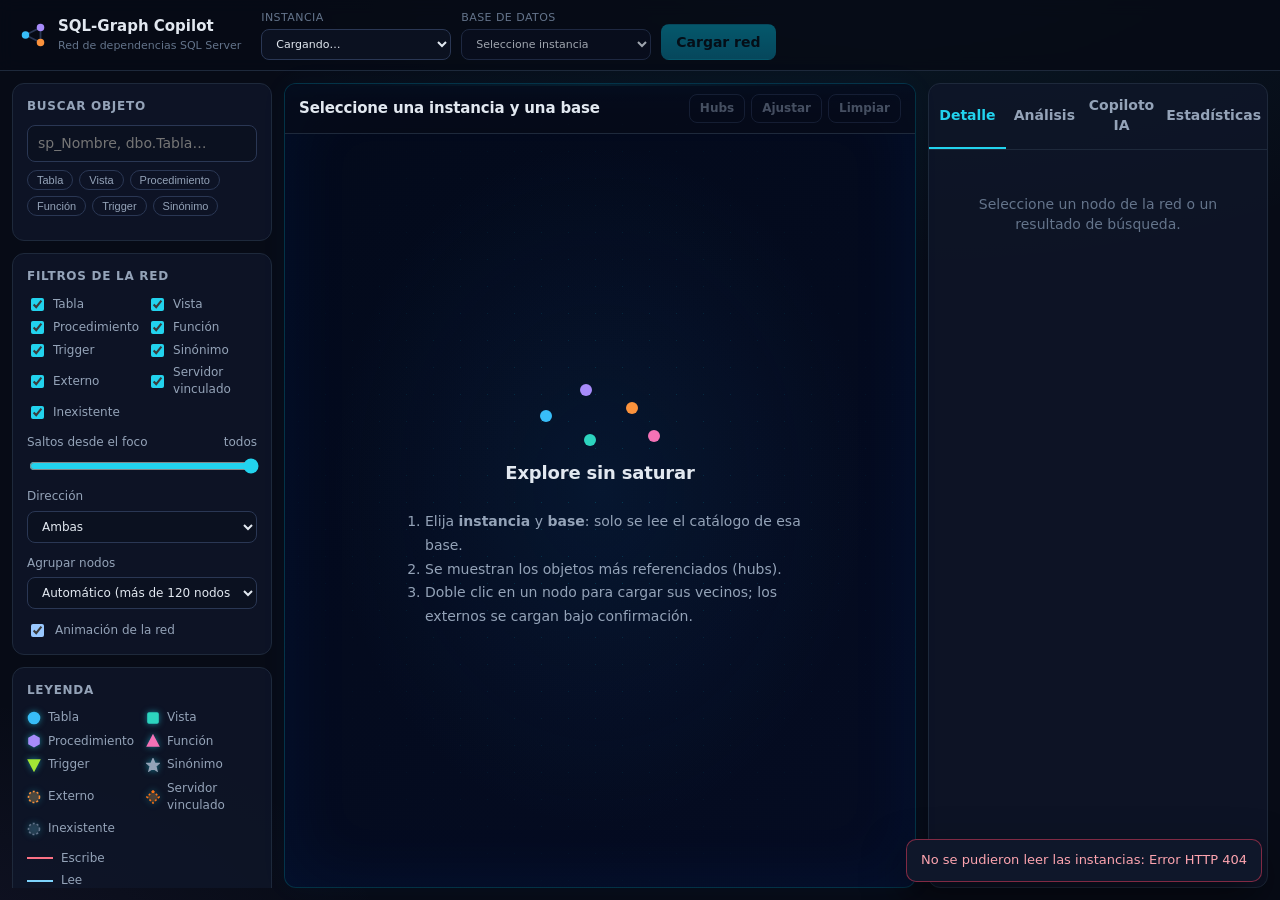
==== commit bb00775c: "Merge pull request #5 from luckLuis/DEV/CambioArquitectura Dev/cambio arquitectura" ====
--- a/src/SqlGraphCopilot.Api/wwwroot/index.html
+++ b/src/SqlGraphCopilot.Api/wwwroot/index.html
@@ -6,22 +6,7 @@
   <title>SQL-Graph Copilot</title>
   <meta name="description" content="Mapa y análisis de dependencias de SQL Server: instancias, bases, procedimientos, tablas y vistas.">
   <link rel="icon" href="data:image/svg+xml,%3Csvg xmlns='http://www.w3.org/2000/svg' viewBox='0 0 32 32'%3E%3Ccircle cx='8' cy='16' r='4' fill='%2338bdf8'/%3E%3Ccircle cx='24' cy='8' r='4' fill='%23a78bfa'/%3E%3Ccircle cx='24' cy='24' r='4' fill='%23fb923c'/%3E%3Cpath d='M8 16L24 8M8 16L24 24' stroke='%2394a3b8' stroke-width='2'/%3E%3C/svg%3E">
-  <link rel="stylesheet" href="css/base.css">
-  <link rel="stylesheet" href="css/controls.css">
-  <link rel="stylesheet" href="css/components.css">
-  <link rel="stylesheet" href="css/layout.css">
-  <link rel="stylesheet" href="css/sidebar.css">
-  <link rel="stylesheet" href="css/stage.css">
-  <link rel="stylesheet" href="css/panel.css">
-  <link rel="stylesheet" href="css/analysis.css">
-  <link rel="stylesheet" href="css/chat.css">
-  <link rel="stylesheet" href="css/flow.css">
-  <link rel="stylesheet" href="css/stats.css">
-  <link rel="stylesheet" href="css/mishi.css">
-  <link rel="stylesheet" href="css/feedback.css">
-  <link rel="stylesheet" href="css/detail.css">
-  <link rel="stylesheet" href="css/responsive.css">
-  <link rel="stylesheet" href="css/mishi-pets.css">
+  <link rel="stylesheet" href="css/app.css">
   <script src="lib/vis-network/vis-network.min.js" defer></script>
   <script type="module" src="js/app.js"></script>
 </head>
--- a/src/SqlGraphCopilot.Api/wwwroot/css/app.css
+++ b/src/SqlGraphCopilot.Api/wwwroot/css/app.css
@@ -0,0 +1,1700 @@
+/* SQL-Graph Copilot — tema "sala de control": oscuro, con acentos por tipo de objeto. */
+:root {
+  --bg: #070b16;
+  --bg-2: #0b1120;
+  --surface: #0f172a;
+  --surface-2: #131c33;
+  --line: #1e293b;
+  --line-2: #2a3754;
+  --text: #e2e8f0;
+  --text-2: #94a3b8;
+  --text-3: #64748b;
+  --accent: #22d3ee;
+  --accent-2: #0e7490;
+  --danger: #f43f5e;
+  --warn: #f59e0b;
+  --ok: #34d399;
+  --k-table: #38bdf8;
+  --k-view: #2dd4bf;
+  --k-proc: #a78bfa;
+  --k-func: #f472b6;
+  --k-trigger: #a3e635;
+  --k-synonym: #94a3b8;
+  --k-external: #fb923c;
+  --k-linked: #f97316;
+  --k-missing: #64748b;
+  --e-writes: #fb7185;
+  --e-reads: #7dd3fc;
+  --e-exec: #a78bfa;
+  --e-ref: #475569;
+  --e-bridge: #f59e0b;
+  --radius: 12px;
+  --font: "Inter", "Segoe UI", system-ui, -apple-system, sans-serif;
+  --mono: "Cascadia Code", "JetBrains Mono", Consolas, ui-monospace, monospace;
+  color-scheme: dark;
+}
+
+* {
+  box-sizing: border-box;
+}
+
+html, body {
+  height: 100%;
+}
+
+body {
+  margin: 0;
+  font: 14px/1.45 var(--font);
+  color: var(--text);
+  background: radial-gradient(1200px 600px at 70% -10%, rgba(34, 211, 238, .08), transparent 60%), radial-gradient(900px 500px at -10% 110%, rgba(167, 139, 250, .07), transparent 60%), var(--bg);
+  display: flex;
+  flex-direction: column;
+  overflow: hidden;
+}
+
+h1, h2 {
+  margin: 0;
+  font-weight: 600;
+  letter-spacing: -.01em;
+}
+
+code {
+  font-family: var(--mono);
+  font-size: .9em;
+  background: rgba(148, 163, 184, .12);
+  padding: .05em .35em;
+  border-radius: 5px;
+  color: #f1f5f9;
+}
+
+[hidden] {
+  display: none !important;
+}
+
+/* ---------- Barra superior ---------- */
+.topbar {
+  display: flex;
+  align-items: center;
+  gap: 20px;
+  padding: 10px 18px;
+  border-bottom: 1px solid var(--line);
+  background: rgba(7, 11, 22, .85);
+  backdrop-filter: blur(8px);
+  flex-wrap: wrap;
+}
+
+.brand {
+  display: flex;
+  align-items: center;
+  gap: 10px;
+  min-width: 220px;
+}
+
+  .brand strong {
+    display: block;
+    font-size: 15px;
+  }
+
+  .brand span {
+    display: block;
+    font-size: 11px;
+    color: var(--text-3);
+  }
+
+.brand-mark {
+  width: 30px;
+  height: 30px;
+}
+
+  .brand-mark path {
+    stroke: var(--line-2);
+    stroke-width: 2;
+    fill: none;
+  }
+
+  .brand-mark .n1 {
+    fill: var(--k-table);
+  }
+
+  .brand-mark .n2 {
+    fill: var(--k-proc);
+  }
+
+  .brand-mark .n3 {
+    fill: var(--k-external);
+  }
+
+.scope {
+  display: flex;
+  align-items: flex-end;
+  gap: 10px;
+  flex-wrap: wrap;
+}
+
+  .scope label {
+    display: flex;
+    flex-direction: column;
+    gap: 3px;
+    font-size: 11px;
+    color: var(--text-3);
+    text-transform: uppercase;
+    letter-spacing: .04em;
+  }
+
+.index-status {
+  display: flex;
+  align-items: center;
+  gap: 8px;
+  margin-left: auto;
+  flex-wrap: wrap;
+}
+
+.pill {
+  font-size: 12px;
+  padding: 4px 10px;
+  border-radius: 999px;
+  background: var(--surface-2);
+  border: 1px solid var(--line-2);
+  color: var(--text-2);
+  white-space: nowrap;
+}
+
+  .pill.ok {
+    border-color: rgba(52, 211, 153, .4);
+    color: var(--ok);
+  }
+
+  .pill.warn {
+    border-color: rgba(245, 158, 11, .4);
+    color: var(--warn);
+  }
+
+/* ---------- Controles ---------- */
+select, input[type="search"], textarea {
+  font: inherit;
+  color: var(--text);
+  background: var(--bg-2);
+  border: 1px solid var(--line-2);
+  border-radius: 8px;
+  padding: 7px 10px;
+  min-width: 0;
+}
+
+select {
+  min-width: 190px;
+}
+
+  select:focus, input:focus, textarea:focus, button:focus-visible {
+    outline: 2px solid var(--accent);
+    outline-offset: 1px;
+  }
+
+input[type="range"] {
+  width: 100%;
+  accent-color: var(--accent);
+}
+
+.btn {
+  font: inherit;
+  font-weight: 600;
+  cursor: pointer;
+  border-radius: 8px;
+  padding: 7px 14px;
+  border: 1px solid transparent;
+  color: var(--text);
+  background: var(--surface-2);
+  transition: background .15s, border-color .15s, opacity .15s;
+}
+
+  .btn:disabled {
+    opacity: .45;
+    cursor: not-allowed;
+  }
+
+  .btn.primary {
+    background: linear-gradient(180deg, #06b6d4, #0891b2);
+    color: #04121a;
+  }
+
+    .btn.primary:hover:not(:disabled) {
+      background: linear-gradient(180deg, #22d3ee, #06b6d4);
+    }
+
+  .btn.ghost {
+    background: transparent;
+    border-color: var(--line-2);
+    color: var(--text-2);
+  }
+
+    .btn.ghost:hover:not(:disabled) {
+      border-color: var(--accent-2);
+      color: var(--text);
+    }
+
+  .btn.small {
+    padding: 5px 10px;
+    font-size: 12px;
+  }
+
+  .btn.icon {
+    font-size: 15px;
+    line-height: 1;
+    padding: 5px 9px;
+  }
+
+  .btn.block {
+    width: 100%;
+    margin-top: 8px;
+  }
+
+  .btn.danger {
+    border-color: rgba(244, 63, 94, .45);
+    color: #fda4af;
+    background: transparent;
+  }
+
+/* ---------- Distribución ---------- */
+.workspace {
+  flex: 1;
+  min-height: 0;
+  display: grid;
+  grid-template-columns: 290px minmax(0, 1fr) 390px;
+  gap: 12px;
+  padding: 12px;
+}
+
+.sidebar, .panel {
+  min-height: 0;
+  overflow: auto;
+  display: flex;
+  flex-direction: column;
+  gap: 12px;
+}
+
+.card, .panel {
+  background: rgba(15, 23, 42, .78);
+  border: 1px solid var(--line);
+  border-radius: var(--radius);
+}
+
+.card {
+  padding: 14px;
+}
+
+  .card h2 {
+    font-size: 12px;
+    text-transform: uppercase;
+    letter-spacing: .06em;
+    color: var(--text-2);
+    margin-bottom: 10px;
+  }
+
+.field {
+  display: flex;
+  flex-direction: column;
+  gap: 5px;
+  margin-top: 12px;
+  font-size: 12px;
+  color: var(--text-2);
+}
+
+  .field span {
+    display: flex;
+    justify-content: space-between;
+  }
+
+  .field select {
+    min-width: 0;
+    width: 100%;
+  }
+
+.switch {
+  display: flex;
+  align-items: center;
+  gap: 8px;
+  margin-top: 12px;
+  font-size: 12px;
+  color: var(--text-2);
+  cursor: pointer;
+}
+
+.hint {
+  font-size: 11px;
+  color: var(--text-3);
+  margin: 10px 0 0;
+}
+
+.muted-block {
+  color: var(--text-3);
+  padding: 18px 4px;
+  text-align: center;
+}
+
+/* ---------- Búsqueda ---------- */
+#search-input {
+  width: 100%;
+}
+
+.chip-row {
+  display: flex;
+  flex-wrap: wrap;
+  gap: 6px;
+  margin-top: 8px;
+}
+
+.chip {
+  font-size: 11px;
+  padding: 3px 9px;
+  border-radius: 999px;
+  cursor: pointer;
+  border: 1px solid var(--line-2);
+  background: transparent;
+  color: var(--text-2);
+  font-weight: 500;
+}
+
+  .chip[aria-pressed="true"] {
+    border-color: var(--accent);
+    color: var(--accent);
+    background: rgba(34, 211, 238, .08);
+  }
+
+.result-list {
+  list-style: none;
+  margin: 10px 0 0;
+  padding: 0;
+  display: flex;
+  flex-direction: column;
+  gap: 2px;
+  max-height: 300px;
+  overflow: auto;
+}
+
+  .result-list button {
+    width: 100%;
+    display: flex;
+    align-items: center;
+    gap: 8px;
+    text-align: left;
+    background: transparent;
+    border: 0;
+    color: var(--text);
+    padding: 6px 8px;
+    border-radius: 7px;
+    cursor: pointer;
+    font: inherit;
+  }
+
+    .result-list button:hover {
+      background: var(--surface-2);
+    }
+
+  .result-list .name {
+    flex: 1;
+    min-width: 0;
+    overflow: hidden;
+    text-overflow: ellipsis;
+    white-space: nowrap;
+    font-family: var(--mono);
+    font-size: 12px;
+  }
+
+  .result-list .meta {
+    font-size: 11px;
+    color: var(--text-3);
+  }
+
+.dot {
+  width: 9px;
+  height: 9px;
+  border-radius: 50%;
+  flex: none;
+  background: var(--c, var(--text-3));
+  box-shadow: 0 0 8px var(--c, transparent);
+}
+
+/* ---------- Filtros y leyenda ---------- */
+.toggle-list {
+  display: grid;
+  grid-template-columns: 1fr 1fr;
+  gap: 4px 8px;
+}
+
+  .toggle-list label {
+    display: flex;
+    align-items: center;
+    gap: 6px;
+    font-size: 12px;
+    color: var(--text-2);
+    cursor: pointer;
+  }
+
+  .toggle-list input {
+    accent-color: var(--accent);
+  }
+
+.legend-grid {
+  display: grid;
+  grid-template-columns: 1fr 1fr;
+  gap: 6px 8px;
+  font-size: 12px;
+  color: var(--text-2);
+}
+
+  .legend-grid span {
+    display: flex;
+    align-items: center;
+    gap: 7px;
+  }
+
+  .legend-grid svg {
+    width: 14px;
+    height: 14px;
+    flex: none;
+    filter: drop-shadow(0 0 3px rgba(34, 211, 238, .55));
+  }
+
+.legend-edges {
+  display: flex;
+  flex-direction: column;
+  gap: 5px;
+  margin-top: 12px;
+  font-size: 12px;
+  color: var(--text-2);
+}
+
+  .legend-edges span {
+    display: flex;
+    align-items: center;
+    gap: 8px;
+  }
+
+.edge {
+  width: 26px;
+  height: 0;
+  border-top: 2px solid;
+  display: inline-block;
+}
+
+.e-writes {
+  border-color: var(--e-writes);
+}
+
+.e-reads {
+  border-color: var(--e-reads);
+}
+
+.e-exec {
+  border-color: var(--e-exec);
+}
+
+.e-ref {
+  border-color: var(--e-ref);
+  border-top-style: dashed;
+}
+
+.e-bridge {
+  border-color: var(--e-bridge);
+  border-top-style: dashed;
+  border-top-width: 3px;
+}
+
+.e-sim {
+  border-color: #e879f9;
+  border-top-style: dotted;
+  border-top-width: 3px;
+}
+
+/* ---------- Escenario del grafo (red neuronal) ---------- */
+.stage {
+  position: relative;
+  min-height: 0;
+  display: flex;
+  flex-direction: column;
+  border: 1px solid rgba(0, 229, 255, .18);
+  border-radius: var(--radius);
+  overflow: hidden;
+  background: radial-gradient(ellipse at center, rgba(18, 75, 125, .18), transparent 60%), linear-gradient(145deg, #030a1b, #050c22);
+  box-shadow: inset 0 0 70px rgba(0, 100, 255, .08), 0 0 30px rgba(0, 150, 255, .04);
+}
+  /* Rejilla de puntos con viñeta */
+  .stage::before {
+    content: "";
+    position: absolute;
+    inset: 0;
+    z-index: 0;
+    pointer-events: none;
+    opacity: .3;
+    background-image: radial-gradient(rgba(0, 229, 255, .6) .7px, transparent .7px);
+    background-size: 27px 27px;
+    mask-image: radial-gradient(ellipse at center, black, transparent 80%);
+  }
+  /* Línea de escaneo */
+  .stage::after {
+    content: "";
+    position: absolute;
+    left: 0;
+    right: 0;
+    top: 0;
+    height: 2px;
+    z-index: 1;
+    pointer-events: none;
+    background: linear-gradient(90deg, transparent, rgba(0, 229, 255, .22), transparent);
+    box-shadow: 0 0 15px rgba(0, 229, 255, .25);
+    animation: scan 9s linear infinite;
+  }
+
+@keyframes scan {
+  from {
+    top: 0;
+  }
+
+  to {
+    top: 100%;
+  }
+}
+
+.stage-toolbar {
+  position: relative;
+  display: flex;
+  justify-content: space-between;
+  align-items: center;
+  gap: 12px;
+  padding: 10px 14px;
+  border-bottom: 1px solid var(--line);
+  background: rgba(7, 11, 22, .6);
+  z-index: 2;
+}
+
+  .stage-toolbar h1 {
+    font-size: 15px;
+  }
+
+.counts {
+  font-size: 12px;
+  color: var(--text-3);
+}
+
+.tools {
+  display: flex;
+  gap: 6px;
+}
+
+.network {
+  position: relative;
+  z-index: 1;
+  flex: 1;
+  min-height: 0;
+}
+
+  .network:focus {
+    outline: none;
+  }
+
+div.vis-tooltip {
+  background: var(--surface) !important;
+  color: var(--text) !important;
+  border: 1px solid var(--line-2) !important;
+  border-radius: 8px !important;
+  padding: 8px 10px !important;
+  font: 12px/1.4 var(--font) !important;
+  box-shadow: 0 10px 30px rgba(0, 0, 0, .5) !important;
+  max-width: 340px;
+  white-space: normal !important;
+}
+
+.tip-title {
+  font-family: var(--mono);
+  font-weight: 600;
+  margin-bottom: 4px;
+  word-break: break-all;
+}
+
+.tip-row {
+  color: var(--text-2);
+}
+
+.empty-state {
+  position: absolute;
+  inset: 52px 0 0;
+  z-index: 2;
+  display: flex;
+  flex-direction: column;
+  align-items: center;
+  justify-content: center;
+  gap: 10px;
+  color: var(--text-2);
+  pointer-events: none;
+  text-align: center;
+  padding: 20px;
+}
+
+  .empty-state h2 {
+    font-size: 18px;
+    color: var(--text);
+  }
+
+  .empty-state ol {
+    text-align: left;
+    max-width: 430px;
+    color: var(--text-2);
+    line-height: 1.7;
+  }
+
+.empty-art {
+  position: relative;
+  width: 120px;
+  height: 70px;
+}
+
+  .empty-art span {
+    position: absolute;
+    width: 12px;
+    height: 12px;
+    border-radius: 50%;
+    animation: pulse 2.4s infinite ease-in-out;
+  }
+
+    .empty-art span:nth-child(1) {
+      left: 0;
+      top: 30px;
+      background: var(--k-table);
+    }
+
+    .empty-art span:nth-child(2) {
+      left: 40px;
+      top: 4px;
+      background: var(--k-proc);
+      animation-delay: .3s;
+    }
+
+    .empty-art span:nth-child(3) {
+      left: 44px;
+      top: 54px;
+      background: var(--k-view);
+      animation-delay: .6s;
+    }
+
+    .empty-art span:nth-child(4) {
+      left: 86px;
+      top: 22px;
+      background: var(--k-external);
+      animation-delay: .9s;
+    }
+
+    .empty-art span:nth-child(5) {
+      left: 108px;
+      top: 50px;
+      background: var(--k-func);
+      animation-delay: 1.2s;
+    }
+
+@keyframes pulse {
+  0%, 100% {
+    transform: scale(1);
+    opacity: .6;
+    box-shadow: 0 0 0 0 currentColor;
+  }
+
+  50% {
+    transform: scale(1.35);
+    opacity: 1;
+  }
+}
+
+.loading {
+  position: absolute;
+  inset: 52px 0 0;
+  display: flex;
+  align-items: center;
+  justify-content: center;
+  gap: 12px;
+  background: rgba(3, 8, 22, .7);
+  color: var(--text-2);
+  z-index: 3;
+}
+
+.spinner {
+  width: 22px;
+  height: 22px;
+  border-radius: 50%;
+  border: 3px solid var(--line-2);
+  border-top-color: var(--accent);
+  animation: spin .8s linear infinite;
+}
+
+@keyframes spin {
+  to {
+    transform: rotate(360deg);
+  }
+}
+
+.banner {
+  position: absolute;
+  left: 14px;
+  right: 14px;
+  bottom: 14px;
+  z-index: 2;
+  padding: 9px 12px;
+  border-radius: 9px;
+  font-size: 12px;
+  background: rgba(245, 158, 11, .12);
+  border: 1px solid rgba(245, 158, 11, .35);
+  color: #fcd34d;
+}
+
+  /* Banner de progreso del análisis (la red se anima mientras tanto) */
+  .banner.busy {
+    background: rgba(0, 229, 255, .1);
+    border-color: rgba(0, 229, 255, .35);
+    color: #67e8f9;
+  }
+
+/* ---------- Panel derecho ---------- */
+.panel {
+  padding: 0;
+  overflow: hidden;
+}
+
+.tabs {
+  display: flex;
+  border-bottom: 1px solid var(--line);
+  flex: none;
+}
+
+  .tabs button {
+    flex: 1;
+    padding: 11px 6px;
+    background: transparent;
+    border: 0;
+    border-bottom: 2px solid transparent;
+    color: var(--text-2);
+    font: inherit;
+    font-weight: 600;
+    cursor: pointer;
+  }
+
+    .tabs button[aria-selected="true"] {
+      color: var(--accent);
+      border-bottom-color: var(--accent);
+    }
+
+.tab-body {
+  flex: 1;
+  min-height: 0;
+  overflow: auto;
+  padding: 14px;
+}
+
+.detail-head {
+  display: flex;
+  gap: 10px;
+  align-items: flex-start;
+}
+
+  .detail-head .dot {
+    width: 12px;
+    height: 12px;
+    margin-top: 5px;
+  }
+
+.detail-name {
+  font-family: var(--mono);
+  font-size: 14px;
+  font-weight: 600;
+  word-break: break-all;
+}
+
+.detail-sub {
+  font-size: 12px;
+  color: var(--text-3);
+}
+
+.badges {
+  display: flex;
+  flex-wrap: wrap;
+  gap: 5px;
+  margin: 10px 0;
+}
+
+.badge {
+  font-size: 11px;
+  padding: 2px 8px;
+  border-radius: 999px;
+  border: 1px solid var(--line-2);
+  color: var(--text-2);
+}
+
+  .badge.crit {
+    border-color: rgba(244, 63, 94, .5);
+    color: #fda4af;
+  }
+
+  .badge.warn {
+    border-color: rgba(245, 158, 11, .5);
+    color: #fcd34d;
+  }
+
+  .badge.info {
+    border-color: rgba(34, 211, 238, .4);
+    color: #67e8f9;
+  }
+
+.metrics {
+  display: grid;
+  grid-template-columns: 1fr 1fr;
+  gap: 8px;
+  margin: 8px 0 12px;
+}
+
+.metric {
+  background: var(--bg-2);
+  border: 1px solid var(--line);
+  border-radius: 9px;
+  padding: 8px 10px;
+}
+
+  .metric b {
+    display: block;
+    font-size: 18px;
+  }
+
+  .metric span {
+    font-size: 11px;
+    color: var(--text-3);
+  }
+
+.actions {
+  display: grid;
+  grid-template-columns: 1fr 1fr;
+  gap: 6px;
+}
+
+.section-title {
+  font-size: 12px;
+  text-transform: uppercase;
+  letter-spacing: .05em;
+  color: var(--text-2);
+  margin: 16px 0 8px;
+}
+
+.risk {
+  display: flex;
+  align-items: center;
+  gap: 10px;
+  margin: 6px 0 10px;
+}
+
+.risk-badge {
+  font-weight: 700;
+  font-size: 12px;
+  padding: 4px 10px;
+  border-radius: 7px;
+}
+
+.risk-Low {
+  background: rgba(52, 211, 153, .15);
+  color: var(--ok);
+}
+
+.risk-Medium {
+  background: rgba(250, 204, 21, .15);
+  color: #fde047;
+}
+
+.risk-High {
+  background: rgba(249, 115, 22, .18);
+  color: #fdba74;
+}
+
+.risk-Critical {
+  background: rgba(244, 63, 94, .18);
+  color: #fda4af;
+}
+
+.bar {
+  flex: 1;
+  height: 8px;
+  border-radius: 99px;
+  background: var(--bg-2);
+  overflow: hidden;
+  border: 1px solid var(--line);
+}
+
+  .bar > i {
+    display: block;
+    height: 100%;
+    background: linear-gradient(90deg, var(--ok), var(--warn), var(--danger));
+  }
+
+.item-list {
+  list-style: none;
+  margin: 0;
+  padding: 0;
+  display: flex;
+  flex-direction: column;
+  gap: 2px;
+}
+
+  .item-list li button, .row-btn {
+    width: 100%;
+    display: flex;
+    gap: 8px;
+    align-items: center;
+    background: transparent;
+    border: 0;
+    color: var(--text);
+    text-align: left;
+    font: inherit;
+    font-size: 12px;
+    padding: 5px 6px;
+    border-radius: 6px;
+    cursor: pointer;
+  }
+
+    .item-list li button:hover, .row-btn:hover {
+      background: var(--surface-2);
+    }
+
+  .item-list .name {
+    flex: 1;
+    min-width: 0;
+    font-family: var(--mono);
+    overflow: hidden;
+    text-overflow: ellipsis;
+    white-space: nowrap;
+  }
+
+  .item-list .meta {
+    color: var(--text-3);
+    font-size: 11px;
+    white-space: nowrap;
+  }
+
+.warn-list {
+  margin: 8px 0 0;
+  padding-left: 18px;
+  color: #fcd34d;
+  font-size: 12px;
+}
+
+.analysis-actions {
+  display: grid;
+  grid-template-columns: 1fr 1fr;
+  gap: 8px;
+}
+
+.btn.tile {
+  text-align: left;
+  display: flex;
+  flex-direction: column;
+  gap: 2px;
+  padding: 10px;
+  border-color: var(--line-2);
+  background: var(--bg-2);
+  font-weight: 500;
+}
+
+  .btn.tile b {
+    font-size: 13px;
+  }
+
+  .btn.tile span {
+    font-size: 11px;
+    color: var(--text-3);
+  }
+
+  .btn.tile.active {
+    border-color: var(--accent);
+  }
+
+.analysis-content {
+  margin-top: 14px;
+}
+
+.data-table {
+  width: 100%;
+  border-collapse: collapse;
+  font-size: 12px;
+}
+
+  .data-table th {
+    text-align: left;
+    color: var(--text-3);
+    font-weight: 600;
+    padding: 6px;
+    border-bottom: 1px solid var(--line-2);
+  }
+
+  .data-table td {
+    padding: 6px;
+    border-bottom: 1px solid var(--line);
+    vertical-align: top;
+  }
+
+    .data-table td.num, .data-table th.num {
+      text-align: right;
+      font-variant-numeric: tabular-nums;
+    }
+
+  .data-table tr.clickable {
+    cursor: pointer;
+  }
+
+    .data-table tr.clickable:hover td {
+      background: var(--surface-2);
+    }
+
+  .data-table .mono {
+    font-family: var(--mono);
+    word-break: break-all;
+  }
+
+/* ---------- Chat ---------- */
+.tab-body.chat {
+  display: flex;
+  flex-direction: column;
+  gap: 10px;
+}
+
+.suggestions {
+  margin-top: 0;
+}
+
+.chat-log {
+  flex: 1;
+  min-height: 160px;
+  overflow: auto;
+  display: flex;
+  flex-direction: column;
+  gap: 10px;
+  padding-right: 4px;
+}
+
+.msg {
+  padding: 10px 12px;
+  border-radius: 11px;
+  font-size: 13px;
+  max-width: 100%;
+  overflow-wrap: anywhere;
+}
+
+  .msg.user {
+    align-self: flex-end;
+    background: rgba(34, 211, 238, .12);
+    border: 1px solid rgba(34, 211, 238, .25);
+  }
+
+  .msg.bot {
+    background: var(--bg-2);
+    border: 1px solid var(--line);
+  }
+
+  .msg.system {
+    color: var(--text-3);
+    font-size: 12px;
+    text-align: center;
+  }
+
+  .msg.error {
+    border: 1px solid rgba(244, 63, 94, .4);
+    color: #fda4af;
+    background: rgba(244, 63, 94, .07);
+  }
+
+  .msg p {
+    margin: 0 0 8px;
+  }
+
+    .msg p:last-child {
+      margin-bottom: 0;
+    }
+
+  .msg ul, .msg ol {
+    margin: 4px 0 8px;
+    padding-left: 20px;
+  }
+
+  .msg li {
+    margin: 2px 0;
+  }
+
+  .msg h3, .msg h4 {
+    font-size: 13px;
+    margin: 8px 0 4px;
+  }
+
+  .msg table {
+    border-collapse: collapse;
+    margin: 6px 0;
+    font-size: 12px;
+    width: 100%;
+  }
+
+  .msg th, .msg td {
+    border-bottom: 1px solid var(--line-2);
+    padding: 4px 6px;
+    text-align: left;
+  }
+
+  .msg blockquote {
+    margin: 6px 0;
+    padding: 6px 10px;
+    border-left: 3px solid var(--warn);
+    color: #fcd34d;
+    background: rgba(245, 158, 11, .06);
+  }
+
+  .msg pre {
+    background: #050914;
+    border: 1px solid var(--line);
+    padding: 8px;
+    border-radius: 8px;
+    overflow: auto;
+  }
+
+.msg-foot {
+  display: flex;
+  justify-content: space-between;
+  align-items: center;
+  gap: 8px;
+  margin-top: 8px;
+  font-size: 11px;
+  color: var(--text-3);
+}
+
+.chat-form {
+  display: flex;
+  gap: 8px;
+  align-items: flex-end;
+}
+
+  .chat-form textarea {
+    flex: 1;
+    resize: vertical;
+    min-height: 44px;
+    max-height: 160px;
+  }
+
+.typing {
+  display: inline-flex;
+  gap: 4px;
+}
+
+  .typing i {
+    width: 6px;
+    height: 6px;
+    border-radius: 50%;
+    background: var(--text-3);
+    animation: pulse 1s infinite;
+  }
+
+    .typing i:nth-child(2) {
+      animation-delay: .15s;
+    }
+
+    .typing i:nth-child(3) {
+      animation-delay: .3s;
+    }
+
+/* ---------- Diálogo y avisos ---------- */
+.dialog {
+  border: 1px solid var(--line-2);
+  border-radius: 14px;
+  background: var(--surface);
+  color: var(--text);
+  max-width: 460px;
+  width: calc(100% - 32px);
+  padding: 20px;
+  box-shadow: 0 30px 80px rgba(0, 0, 0, .6);
+}
+
+  .dialog::backdrop {
+    background: rgba(2, 6, 23, .7);
+    backdrop-filter: blur(3px);
+  }
+
+  .dialog h2 {
+    font-size: 16px;
+    margin-bottom: 8px;
+  }
+
+  .dialog p {
+    color: var(--text-2);
+  }
+
+  .dialog menu {
+    display: flex;
+    justify-content: flex-end;
+    gap: 8px;
+    padding: 0;
+    margin: 16px 0 0;
+  }
+
+.error-text {
+  color: #fda4af !important;
+}
+
+.toast {
+  position: fixed;
+  right: 18px;
+  bottom: 18px;
+  z-index: 50;
+  max-width: 420px;
+  padding: 11px 14px;
+  border-radius: 10px;
+  background: var(--surface);
+  border: 1px solid var(--line-2);
+  box-shadow: 0 16px 40px rgba(0, 0, 0, .5);
+  font-size: 13px;
+}
+
+  .toast.error {
+    border-color: rgba(244, 63, 94, .5);
+    color: #fda4af;
+  }
+
+  .toast.ok {
+    border-color: rgba(52, 211, 153, .5);
+    color: #6ee7b7;
+  }
+
+/* ---------- Responsivo ---------- */
+@media (max-width: 1280px) {
+  .workspace {
+    grid-template-columns: 260px minmax(0, 1fr) 340px;
+  }
+}
+
+@media (max-width: 1080px) {
+  body {
+    overflow: auto;
+  }
+
+  .workspace {
+    grid-template-columns: 1fr;
+    grid-auto-rows: auto;
+  }
+
+  .stage {
+    height: 70vh;
+    order: -1;
+  }
+
+  .panel {
+    max-height: 80vh;
+  }
+
+  .index-status {
+    margin-left: 0;
+  }
+}
+
+@media (max-width: 640px) {
+  .topbar {
+    padding: 10px 12px;
+    gap: 10px;
+  }
+
+  select {
+    min-width: 0;
+    width: 100%;
+  }
+
+  .scope {
+    width: 100%;
+  }
+
+    .scope label {
+      flex: 1 1 140px;
+    }
+
+  .workspace {
+    padding: 8px;
+    gap: 8px;
+  }
+
+  .analysis-actions, .actions {
+    grid-template-columns: 1fr;
+  }
+}
+
+@media (prefers-reduced-motion: reduce) {
+  * {
+    animation: none !important;
+    transition: none !important;
+  }
+}
+
+/* ---------- Datos de entrada de un SP ---------- */
+.flow-panel {
+  margin-top: 14px;
+  padding-top: 12px;
+  border-top: 1px solid var(--line);
+}
+
+  .flow-panel h3 {
+    margin: 0 0 8px;
+    font-size: 13px;
+  }
+
+  .flow-panel h4 {
+    margin: 14px 0 6px;
+    font-size: 12px;
+    color: var(--text-2);
+    text-transform: uppercase;
+    letter-spacing: .04em;
+  }
+
+  .flow-panel .muted {
+    color: var(--text-2);
+    font-size: 12px;
+    margin: 0 0 8px;
+  }
+
+  .flow-panel code {
+    background: var(--surface-2);
+    padding: 0 4px;
+    border-radius: 4px;
+    font-size: 11.5px;
+  }
+
+.msg.warn {
+  background: rgba(245, 158, 11, .1);
+  border: 1px solid rgba(245, 158, 11, .35);
+  color: #fcd34d;
+  padding: 6px 8px;
+  border-radius: 8px;
+  font-size: 12px;
+  margin-bottom: 6px;
+}
+
+.flow-params {
+  width: 100%;
+  border-collapse: collapse;
+  font-size: 12px;
+}
+
+  .flow-params th {
+    text-align: left;
+    color: var(--text-3);
+    font-weight: 500;
+    padding: 2px 6px 4px 0;
+  }
+
+  .flow-params td {
+    padding: 3px 6px 3px 0;
+    vertical-align: middle;
+  }
+
+.flow-input {
+  width: 100%;
+  min-width: 80px;
+  background: var(--bg-2);
+  color: var(--text);
+  border: 1px solid var(--line-2);
+  border-radius: 6px;
+  padding: 4px 6px;
+  font: inherit;
+}
+
+  .flow-input:focus {
+    outline: none;
+    border-color: var(--accent);
+    box-shadow: 0 0 0 2px rgba(34, 211, 238, .2);
+  }
+
+.flow-list {
+  list-style: none;
+  margin: 0;
+  padding: 0;
+  display: grid;
+  gap: 6px;
+}
+
+.flow-branch, .flow-guard {
+  border: 1px solid var(--line);
+  border-radius: 8px;
+  padding: 6px 8px;
+  background: var(--surface);
+  transition: opacity .15s, border-color .15s;
+}
+
+.flow-branch-head {
+  display: flex;
+  align-items: center;
+  gap: 6px;
+  flex-wrap: wrap;
+}
+
+.flow-branch .kind {
+  font-size: 10px;
+  padding: 1px 6px;
+  border-radius: 999px;
+  background: var(--surface-2);
+  color: var(--text-2);
+}
+
+.flow-branch .kind-exec {
+  color: #67e8f9;
+}
+
+.flow-branch .kind-write {
+  color: #fda4af;
+}
+
+.flow-branch .kind-dynamic {
+  color: #fcd34d;
+}
+
+.flow-branch .link {
+  background: none;
+  border: 0;
+  color: var(--text);
+  font: inherit;
+  font-weight: 600;
+  cursor: pointer;
+  padding: 0;
+  text-align: left;
+}
+
+  .flow-branch .link:hover {
+    color: var(--accent);
+    text-decoration: underline;
+  }
+
+.flow-branch .status, .flow-guard .status {
+  margin-left: auto;
+  font-size: 11px;
+  color: var(--text-3);
+}
+
+.flow-conds {
+  display: flex;
+  flex-wrap: wrap;
+  gap: 4px;
+  margin-top: 5px;
+}
+
+.chip-cond {
+  font-family: ui-monospace, Consolas, monospace;
+  font-size: 11px;
+  background: var(--bg-2);
+  border: 1px solid var(--line-2);
+  border-radius: 6px;
+  padding: 1px 6px;
+  color: #cbd5e1;
+}
+
+  .chip-cond.data {
+    border-style: dashed;
+    color: #fcd34d;
+  }
+
+  .chip-cond.always {
+    color: var(--ok);
+  }
+
+.flow-args {
+  margin-top: 5px;
+  font-size: 11px;
+  color: var(--text-3);
+}
+
+.flow-branch[data-state="yes"] {
+  border-color: rgba(52, 211, 153, .6);
+}
+
+  .flow-branch[data-state="yes"] .status {
+    color: var(--ok);
+  }
+
+.flow-branch[data-state="maybe"] {
+  border-color: rgba(245, 158, 11, .5);
+}
+
+  .flow-branch[data-state="maybe"] .status {
+    color: var(--warn);
+  }
+
+.flow-branch[data-state="no"] {
+  opacity: .4;
+}
+
+.flow-guard[data-state="yes"] {
+  border-color: rgba(244, 63, 94, .6);
+}
+
+  .flow-guard[data-state="yes"] .status {
+    color: var(--danger);
+  }
+
+.flow-guard[data-state="maybe"] .status {
+  color: var(--warn);
+}
+
+.flow-notes {
+  white-space: pre-wrap;
+  font-size: 12px;
+  color: #fcd34d;
+  background: rgba(245, 158, 11, .08);
+  border: 1px solid rgba(245, 158, 11, .3);
+  border-radius: 8px;
+  padding: 6px 8px;
+  margin-bottom: 6px;
+}
+
+.flow-check {
+  display: flex;
+  align-items: center;
+  gap: 6px;
+  font-size: 12px;
+  color: var(--text-2);
+  margin: 4px 0;
+}
+
+.flow-script {
+  margin: 6px 0;
+  padding: 8px 10px;
+  background: #050914;
+  border: 1px solid var(--line-2);
+  border-radius: 8px;
+  color: #a5f3fc;
+  font: 12px/1.5 ui-monospace, Consolas, monospace;
+  white-space: pre;
+  overflow-x: auto;
+  user-select: all;
+}
+
+.flow-branch-head .btn {
+  margin-left: 4px;
+}
+
+/* Validación del código migrado */
+.verify-box {
+  margin-top: 8px;
+  display: grid;
+  gap: 6px;
+}
+
+.verify {
+  border: 1px solid var(--line-2);
+  border-radius: 8px;
+  padding: 8px 10px;
+  font-size: 12px;
+  background: var(--surface);
+}
+
+  .verify.ok {
+    border-color: rgba(52, 211, 153, .6);
+    color: var(--ok);
+  }
+
+  .verify.bad {
+    border-color: rgba(244, 63, 94, .55);
+  }
+
+  .verify.run {
+    color: var(--accent);
+  }
+
+  .verify ul {
+    margin: 6px 0 0;
+    padding-left: 16px;
+    color: var(--text);
+  }
+
+  .verify pre {
+    margin: 4px 0 0;
+    white-space: pre-wrap;
+    font: 11px/1.4 ui-monospace, Consolas, monospace;
+    color: #fda4af;
+  }
+
+.verify-note {
+  font-size: 11px;
+  color: var(--text-3);
+}
+
+/* ---------- Estadísticas ---------- */
+.stats-actions {
+  margin-bottom: 8px;
+}
+
+#stats-content h4 {
+  margin: 14px 0 6px;
+  font-size: 12px;
+  color: var(--text-2);
+  text-transform: uppercase;
+  letter-spacing: .04em;
+}
+
+.stat-grid {
+  display: grid;
+  grid-template-columns: repeat(auto-fit, minmax(130px, 1fr));
+  gap: 8px;
+}
+
+.stat-card {
+  display: flex;
+  flex-direction: column;
+  gap: 2px;
+  padding: 10px;
+  border: 1px solid var(--line);
+  border-radius: 10px;
+  background: var(--surface);
+}
+
+  .stat-card b {
+    font-size: 20px;
+    line-height: 1.2;
+    color: var(--text);
+  }
+
+  .stat-card > span {
+    font-size: 12px;
+    color: var(--text-2);
+  }
+
+  .stat-card small {
+    font-size: 11px;
+    color: var(--text-3);
+  }
+
+  .stat-card.good {
+    border-color: rgba(52, 211, 153, .45);
+    background: linear-gradient(180deg, rgba(52, 211, 153, .08), transparent);
+  }
+
+    .stat-card.good b {
+      color: var(--ok);
+    }
+
+.stat-grid.hero {
+  grid-template-columns: repeat(2, 1fr);
+}
+
+.stat-tag {
+  font-size: 10px;
+  padding: 0 5px;
+  border-radius: 999px;
+  border: 1px solid var(--line-2);
+  color: var(--text-3);
+}
+
+.stat-assumptions {
+  margin-top: 14px;
+  font-size: 12px;
+  color: var(--text-2);
+}
+
+  .stat-assumptions summary {
+    cursor: pointer;
+    color: var(--accent);
+  }
+
+  .stat-assumptions code {
+    background: var(--surface-2);
+    padding: 0 4px;
+    border-radius: 4px;
+  }
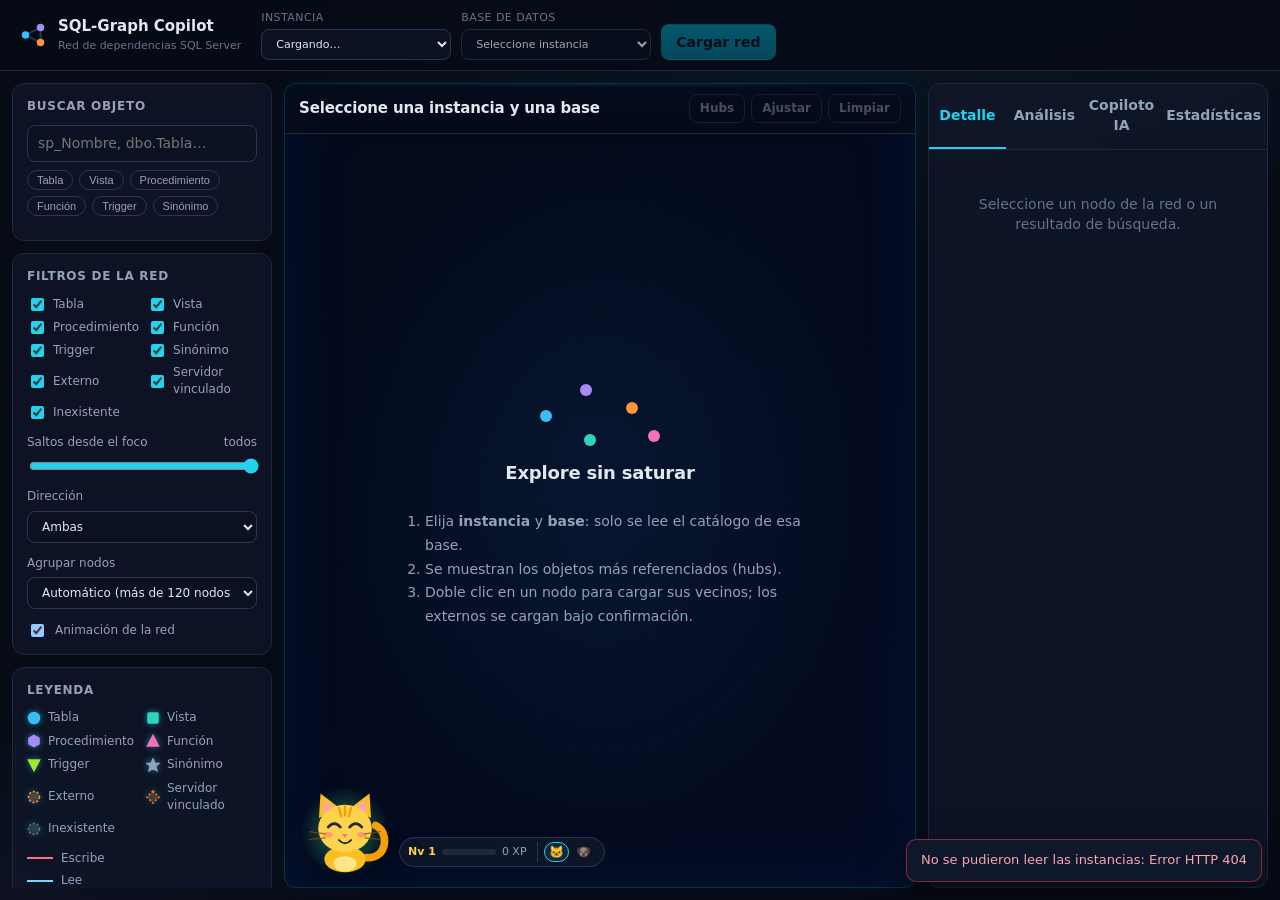
==== commit 312d6c11: "Interfaz grafica y nuevas opciones" ====
--- a/src/SqlGraphCopilot.Api/wwwroot/index.html
+++ b/src/SqlGraphCopilot.Api/wwwroot/index.html
@@ -6,7 +6,22 @@
   <title>SQL-Graph Copilot</title>
   <meta name="description" content="Mapa y análisis de dependencias de SQL Server: instancias, bases, procedimientos, tablas y vistas.">
   <link rel="icon" href="data:image/svg+xml,%3Csvg xmlns='http://www.w3.org/2000/svg' viewBox='0 0 32 32'%3E%3Ccircle cx='8' cy='16' r='4' fill='%2338bdf8'/%3E%3Ccircle cx='24' cy='8' r='4' fill='%23a78bfa'/%3E%3Ccircle cx='24' cy='24' r='4' fill='%23fb923c'/%3E%3Cpath d='M8 16L24 8M8 16L24 24' stroke='%2394a3b8' stroke-width='2'/%3E%3C/svg%3E">
-  <link rel="stylesheet" href="css/app.css">
+  <link rel="stylesheet" href="css/base.css">
+  <link rel="stylesheet" href="css/controls.css">
+  <link rel="stylesheet" href="css/components.css">
+  <link rel="stylesheet" href="css/layout.css">
+  <link rel="stylesheet" href="css/sidebar.css">
+  <link rel="stylesheet" href="css/stage.css">
+  <link rel="stylesheet" href="css/panel.css">
+  <link rel="stylesheet" href="css/analysis.css">
+  <link rel="stylesheet" href="css/chat.css">
+  <link rel="stylesheet" href="css/flow.css">
+  <link rel="stylesheet" href="css/stats.css">
+  <link rel="stylesheet" href="css/mishi.css">
+  <link rel="stylesheet" href="css/feedback.css">
+  <link rel="stylesheet" href="css/detail.css">
+  <link rel="stylesheet" href="css/responsive.css">
+  <link rel="stylesheet" href="css/mishi-pets.css">
   <script src="lib/vis-network/vis-network.min.js" defer></script>
   <script type="module" src="js/app.js"></script>
 </head>
--- a/src/SqlGraphCopilot.Api/wwwroot/css/base.css
+++ b/src/SqlGraphCopilot.Api/wwwroot/css/base.css
@@ -0,0 +1,86 @@
+/* SQL-Graph Copilot — base: tokens de diseño, reset y animaciones compartidas. */
+:root {
+  --bg: #070b16;
+  --bg-2: #0b1120;
+  --surface: #0f172a;
+  --surface-2: #131c33;
+  --line: #1e293b;
+  --line-2: #2a3754;
+  --text: #e2e8f0;
+  --text-2: #94a3b8;
+  --text-3: #64748b;
+  --accent: #22d3ee;
+  --accent-2: #0e7490;
+  --danger: #f43f5e;
+  --warn: #f59e0b;
+  --ok: #34d399;
+  --k-table: #38bdf8;
+  --k-view: #2dd4bf;
+  --k-proc: #a78bfa;
+  --k-func: #f472b6;
+  --k-trigger: #a3e635;
+  --k-synonym: #94a3b8;
+  --k-external: #fb923c;
+  --k-linked: #f97316;
+  --k-missing: #64748b;
+  --e-writes: #fb7185;
+  --e-reads: #7dd3fc;
+  --e-exec: #a78bfa;
+  --e-ref: #475569;
+  --e-bridge: #f59e0b;
+  --radius: 12px;
+  --font: "Inter", "Segoe UI", system-ui, -apple-system, sans-serif;
+  --mono: "Cascadia Code", "JetBrains Mono", Consolas, ui-monospace, monospace;
+  color-scheme: dark;
+}
+
+* {
+  box-sizing: border-box;
+}
+
+html, body {
+  height: 100%;
+}
+
+body {
+  margin: 0;
+  font: 14px/1.45 var(--font);
+  color: var(--text);
+  background: radial-gradient(1200px 600px at 70% -10%, rgba(34, 211, 238, .08), transparent 60%), radial-gradient(900px 500px at -10% 110%, rgba(167, 139, 250, .07), transparent 60%), var(--bg);
+  display: flex;
+  flex-direction: column;
+  overflow: hidden;
+}
+
+h1, h2 {
+  margin: 0;
+  font-weight: 600;
+  letter-spacing: -.01em;
+}
+
+code {
+  font-family: var(--mono);
+  font-size: .9em;
+  background: rgba(148, 163, 184, .12);
+  padding: .05em .35em;
+  border-radius: 5px;
+  color: #f1f5f9;
+}
+
+[hidden] {
+  display: none !important;
+}
+
+/* Animación compartida (escenario vacío e indicador "escribiendo" del chat). */
+@keyframes pulse {
+  0%, 100% {
+    transform: scale(1);
+    opacity: .6;
+    box-shadow: 0 0 0 0 currentColor;
+  }
+
+  50% {
+    transform: scale(1.35);
+    opacity: 1;
+  }
+}
--- a/src/SqlGraphCopilot.Api/wwwroot/css/controls.css
+++ b/src/SqlGraphCopilot.Api/wwwroot/css/controls.css
@@ -0,0 +1,126 @@
+/* Controles de formulario: select, inputs, botones, campos y texto auxiliar. */
+select, input[type="search"], textarea {
+  font: inherit;
+  color: var(--text);
+  background: var(--bg-2);
+  border: 1px solid var(--line-2);
+  border-radius: 8px;
+  padding: 7px 10px;
+  min-width: 0;
+}
+
+select {
+  min-width: 190px;
+}
+
+  select:focus, input:focus, textarea:focus, button:focus-visible {
+    outline: 2px solid var(--accent);
+    outline-offset: 1px;
+  }
+
+input[type="range"] {
+  width: 100%;
+  accent-color: var(--accent);
+}
+
+/* ---------- Botones ---------- */
+.btn {
+  font: inherit;
+  font-weight: 600;
+  cursor: pointer;
+  border-radius: 8px;
+  padding: 7px 14px;
+  border: 1px solid transparent;
+  color: var(--text);
+  background: var(--surface-2);
+  transition: background .15s, border-color .15s, opacity .15s;
+}
+
+  .btn:disabled {
+    opacity: .45;
+    cursor: not-allowed;
+  }
+
+  .btn.primary {
+    background: linear-gradient(180deg, #06b6d4, #0891b2);
+    color: #04121a;
+  }
+
+    .btn.primary:hover:not(:disabled) {
+      background: linear-gradient(180deg, #22d3ee, #06b6d4);
+    }
+
+  .btn.ghost {
+    background: transparent;
+    border-color: var(--line-2);
+    color: var(--text-2);
+  }
+
+    .btn.ghost:hover:not(:disabled) {
+      border-color: var(--accent-2);
+      color: var(--text);
+    }
+
+  .btn.small {
+    padding: 5px 10px;
+    font-size: 12px;
+  }
+
+  .btn.icon {
+    font-size: 15px;
+    line-height: 1;
+    padding: 5px 9px;
+  }
+
+  .btn.block {
+    width: 100%;
+    margin-top: 8px;
+  }
+
+  .btn.danger {
+    border-color: rgba(244, 63, 94, .45);
+    color: #fda4af;
+    background: transparent;
+  }
+
+/* ---------- Campos y texto auxiliar ---------- */
+.field {
+  display: flex;
+  flex-direction: column;
+  gap: 5px;
+  margin-top: 12px;
+  font-size: 12px;
+  color: var(--text-2);
+}
+
+  .field span {
+    display: flex;
+    justify-content: space-between;
+  }
+
+  .field select {
+    min-width: 0;
+    width: 100%;
+  }
+
+.switch {
+  display: flex;
+  align-items: center;
+  gap: 8px;
+  margin-top: 12px;
+  font-size: 12px;
+  color: var(--text-2);
+  cursor: pointer;
+}
+
+.hint {
+  font-size: 11px;
+  color: var(--text-3);
+  margin: 10px 0 0;
+}
+
+.muted-block {
+  color: var(--text-3);
+  padding: 18px 4px;
+  text-align: center;
+}
--- a/src/SqlGraphCopilot.Api/wwwroot/css/components.css
+++ b/src/SqlGraphCopilot.Api/wwwroot/css/components.css
@@ -0,0 +1,67 @@
+/* Componentes pequeños reutilizados en varias zonas: punto de color, chips e insignias. */
+
+/* ---------- Punto de color por tipo de objeto ---------- */
+.dot {
+  width: 9px;
+  height: 9px;
+  border-radius: 50%;
+  flex: none;
+  background: var(--c, var(--text-3));
+  box-shadow: 0 0 8px var(--c, transparent);
+}
+
+/* ---------- Chips (búsqueda y sugerencias del copiloto) ---------- */
+.chip-row {
+  display: flex;
+  flex-wrap: wrap;
+  gap: 6px;
+  margin-top: 8px;
+}
+
+.chip {
+  font-size: 11px;
+  padding: 3px 9px;
+  border-radius: 999px;
+  cursor: pointer;
+  border: 1px solid var(--line-2);
+  background: transparent;
+  color: var(--text-2);
+  font-weight: 500;
+}
+
+  .chip[aria-pressed="true"] {
+    border-color: var(--accent);
+    color: var(--accent);
+    background: rgba(34, 211, 238, .08);
+  }
+
+/* ---------- Insignias ---------- */
+.badges {
+  display: flex;
+  flex-wrap: wrap;
+  gap: 5px;
+  margin: 10px 0;
+}
+
+.badge {
+  font-size: 11px;
+  padding: 2px 8px;
+  border-radius: 999px;
+  border: 1px solid var(--line-2);
+  color: var(--text-2);
+}
+
+  .badge.crit {
+    border-color: rgba(244, 63, 94, .5);
+    color: #fda4af;
+  }
+
+  .badge.warn {
+    border-color: rgba(245, 158, 11, .5);
+    color: #fcd34d;
+  }
+
+  .badge.info {
+    border-color: rgba(34, 211, 238, .4);
+    color: #67e8f9;
+  }
--- a/src/SqlGraphCopilot.Api/wwwroot/css/layout.css
+++ b/src/SqlGraphCopilot.Api/wwwroot/css/layout.css
@@ -0,0 +1,135 @@
+/* Estructura general: barra superior, rejilla de tres columnas y tarjetas. */
+
+/* ---------- Barra superior ---------- */
+.topbar {
+  display: flex;
+  align-items: center;
+  gap: 20px;
+  padding: 10px 18px;
+  border-bottom: 1px solid var(--line);
+  background: rgba(7, 11, 22, .85);
+  backdrop-filter: blur(8px);
+  flex-wrap: wrap;
+}
+
+.brand {
+  display: flex;
+  align-items: center;
+  gap: 10px;
+  min-width: 220px;
+}
+
+  .brand strong {
+    display: block;
+    font-size: 15px;
+  }
+
+  .brand span {
+    display: block;
+    font-size: 11px;
+    color: var(--text-3);
+  }
+
+.brand-mark {
+  width: 30px;
+  height: 30px;
+}
+
+  .brand-mark path {
+    stroke: var(--line-2);
+    stroke-width: 2;
+    fill: none;
+  }
+
+  .brand-mark .n1 {
+    fill: var(--k-table);
+  }
+
+  .brand-mark .n2 {
+    fill: var(--k-proc);
+  }
+
+  .brand-mark .n3 {
+    fill: var(--k-external);
+  }
+
+.scope {
+  display: flex;
+  align-items: flex-end;
+  gap: 10px;
+  flex-wrap: wrap;
+}
+
+  .scope label {
+    display: flex;
+    flex-direction: column;
+    gap: 3px;
+    font-size: 11px;
+    color: var(--text-3);
+    text-transform: uppercase;
+    letter-spacing: .04em;
+  }
+
+.index-status {
+  display: flex;
+  align-items: center;
+  gap: 8px;
+  margin-left: auto;
+  flex-wrap: wrap;
+}
+
+.pill {
+  font-size: 12px;
+  padding: 4px 10px;
+  border-radius: 999px;
+  background: var(--surface-2);
+  border: 1px solid var(--line-2);
+  color: var(--text-2);
+  white-space: nowrap;
+}
+
+  .pill.ok {
+    border-color: rgba(52, 211, 153, .4);
+    color: var(--ok);
+  }
+
+  .pill.warn {
+    border-color: rgba(245, 158, 11, .4);
+    color: var(--warn);
+  }
+
+/* ---------- Distribución ---------- */
+.workspace {
+  flex: 1;
+  min-height: 0;
+  display: grid;
+  grid-template-columns: 290px minmax(0, 1fr) 390px;
+  gap: 12px;
+  padding: 12px;
+}
+
+.sidebar, .panel {
+  min-height: 0;
+  overflow: auto;
+  display: flex;
+  flex-direction: column;
+  gap: 12px;
+}
+
+.card, .panel {
+  background: rgba(15, 23, 42, .78);
+  border: 1px solid var(--line);
+  border-radius: var(--radius);
+}
+
+.card {
+  padding: 14px;
+}
+
+  .card h2 {
+    font-size: 12px;
+    text-transform: uppercase;
+    letter-spacing: .06em;
+    color: var(--text-2);
+    margin-bottom: 10px;
+  }
--- a/src/SqlGraphCopilot.Api/wwwroot/css/sidebar.css
+++ b/src/SqlGraphCopilot.Api/wwwroot/css/sidebar.css
@@ -0,0 +1,144 @@
+/* Columna izquierda: búsqueda de objetos, filtros de la red y leyenda. */
+
+/* ---------- Búsqueda ---------- */
+#search-input {
+  width: 100%;
+}
+
+.result-list {
+  list-style: none;
+  margin: 10px 0 0;
+  padding: 0;
+  display: flex;
+  flex-direction: column;
+  gap: 2px;
+  max-height: 300px;
+  overflow: auto;
+}
+
+  .result-list button {
+    width: 100%;
+    display: flex;
+    align-items: center;
+    gap: 8px;
+    text-align: left;
+    background: transparent;
+    border: 0;
+    color: var(--text);
+    padding: 6px 8px;
+    border-radius: 7px;
+    cursor: pointer;
+    font: inherit;
+  }
+
+    .result-list button:hover {
+      background: var(--surface-2);
+    }
+
+  .result-list .name {
+    flex: 1;
+    min-width: 0;
+    overflow: hidden;
+    text-overflow: ellipsis;
+    white-space: nowrap;
+    font-family: var(--mono);
+    font-size: 12px;
+  }
+
+  .result-list .meta {
+    font-size: 11px;
+    color: var(--text-3);
+  }
+
+/* ---------- Filtros ---------- */
+.toggle-list {
+  display: grid;
+  grid-template-columns: 1fr 1fr;
+  gap: 4px 8px;
+}
+
+  .toggle-list label {
+    display: flex;
+    align-items: center;
+    gap: 6px;
+    font-size: 12px;
+    color: var(--text-2);
+    cursor: pointer;
+  }
+
+  .toggle-list input {
+    accent-color: var(--accent);
+  }
+
+/* ---------- Leyenda ---------- */
+.legend-grid {
+  display: grid;
+  grid-template-columns: 1fr 1fr;
+  gap: 6px 8px;
+  font-size: 12px;
+  color: var(--text-2);
+}
+
+  .legend-grid span {
+    display: flex;
+    align-items: center;
+    gap: 7px;
+  }
+
+  .legend-grid svg {
+    width: 14px;
+    height: 14px;
+    flex: none;
+    filter: drop-shadow(0 0 3px rgba(34, 211, 238, .55));
+  }
+
+.legend-edges {
+  display: flex;
+  flex-direction: column;
+  gap: 5px;
+  margin-top: 12px;
+  font-size: 12px;
+  color: var(--text-2);
+}
+
+  .legend-edges span {
+    display: flex;
+    align-items: center;
+    gap: 8px;
+  }
+
+.edge {
+  width: 26px;
+  height: 0;
+  border-top: 2px solid;
+  display: inline-block;
+}
+
+.e-writes {
+  border-color: var(--e-writes);
+}
+
+.e-reads {
+  border-color: var(--e-reads);
+}
+
+.e-exec {
+  border-color: var(--e-exec);
+}
+
+.e-ref {
+  border-color: var(--e-ref);
+  border-top-style: dashed;
+}
+
+.e-bridge {
+  border-color: var(--e-bridge);
+  border-top-style: dashed;
+  border-top-width: 3px;
+}
+
+.e-sim {
+  border-color: #e879f9;
+  border-top-style: dotted;
+  border-top-width: 3px;
+}
--- a/src/SqlGraphCopilot.Api/wwwroot/css/stage.css
+++ b/src/SqlGraphCopilot.Api/wwwroot/css/stage.css
@@ -0,0 +1,236 @@
+/* Escenario del grafo (red neuronal): fondo, barra de herramientas, lienzo, estado vacío, carga y banner. */
+.stage {
+  position: relative;
+  min-height: 0;
+  display: flex;
+  flex-direction: column;
+  border: 1px solid rgba(0, 229, 255, .18);
+  border-radius: var(--radius);
+  overflow: hidden;
+  background: radial-gradient(ellipse at center, rgba(18, 75, 125, .18), transparent 60%), linear-gradient(145deg, #030a1b, #050c22);
+  box-shadow: inset 0 0 70px rgba(0, 100, 255, .08), 0 0 30px rgba(0, 150, 255, .04);
+}
+  /* Rejilla de puntos con viñeta */
+  .stage::before {
+    content: "";
+    position: absolute;
+    inset: 0;
+    z-index: 0;
+    pointer-events: none;
+    opacity: .3;
+    background-image: radial-gradient(rgba(0, 229, 255, .6) .7px, transparent .7px);
+    background-size: 27px 27px;
+    mask-image: radial-gradient(ellipse at center, black, transparent 80%);
+  }
+  /* Línea de escaneo */
+  .stage::after {
+    content: "";
+    position: absolute;
+    left: 0;
+    right: 0;
+    top: 0;
+    height: 2px;
+    z-index: 1;
+    pointer-events: none;
+    background: linear-gradient(90deg, transparent, rgba(0, 229, 255, .22), transparent);
+    box-shadow: 0 0 15px rgba(0, 229, 255, .25);
+    animation: scan 9s linear infinite;
+  }
+
+@keyframes scan {
+  from {
+    top: 0;
+  }
+
+  to {
+    top: 100%;
+  }
+}
+
+/* ---------- Barra de herramientas ---------- */
+.stage-toolbar {
+  position: relative;
+  display: flex;
+  justify-content: space-between;
+  align-items: center;
+  gap: 12px;
+  padding: 10px 14px;
+  border-bottom: 1px solid var(--line);
+  background: rgba(7, 11, 22, .6);
+  z-index: 2;
+}
+
+  .stage-toolbar h1 {
+    font-size: 15px;
+  }
+
+.counts {
+  font-size: 12px;
+  color: var(--text-3);
+}
+
+.tools {
+  display: flex;
+  gap: 6px;
+}
+
+/* ---------- Lienzo y tooltip de vis-network ---------- */
+.network {
+  position: relative;
+  z-index: 1;
+  flex: 1;
+  min-height: 0;
+}
+
+  .network:focus {
+    outline: none;
+  }
+
+div.vis-tooltip {
+  background: var(--surface) !important;
+  color: var(--text) !important;
+  border: 1px solid var(--line-2) !important;
+  border-radius: 8px !important;
+  padding: 8px 10px !important;
+  font: 12px/1.4 var(--font) !important;
+  box-shadow: 0 10px 30px rgba(0, 0, 0, .5) !important;
+  max-width: 340px;
+  white-space: normal !important;
+}
+
+.tip-title {
+  font-family: var(--mono);
+  font-weight: 600;
+  margin-bottom: 4px;
+  word-break: break-all;
+}
+
+.tip-row {
+  color: var(--text-2);
+}
+
+/* ---------- Estado vacío ---------- */
+.empty-state {
+  position: absolute;
+  inset: 52px 0 0;
+  z-index: 2;
+  display: flex;
+  flex-direction: column;
+  align-items: center;
+  justify-content: center;
+  gap: 10px;
+  color: var(--text-2);
+  pointer-events: none;
+  text-align: center;
+  padding: 20px;
+}
+
+  .empty-state h2 {
+    font-size: 18px;
+    color: var(--text);
+  }
+
+  .empty-state ol {
+    text-align: left;
+    max-width: 430px;
+    color: var(--text-2);
+    line-height: 1.7;
+  }
+
+.empty-art {
+  position: relative;
+  width: 120px;
+  height: 70px;
+}
+
+  .empty-art span {
+    position: absolute;
+    width: 12px;
+    height: 12px;
+    border-radius: 50%;
+    animation: pulse 2.4s infinite ease-in-out;
+  }
+
+    .empty-art span:nth-child(1) {
+      left: 0;
+      top: 30px;
+      background: var(--k-table);
+    }
+
+    .empty-art span:nth-child(2) {
+      left: 40px;
+      top: 4px;
+      background: var(--k-proc);
+      animation-delay: .3s;
+    }
+
+    .empty-art span:nth-child(3) {
+      left: 44px;
+      top: 54px;
+      background: var(--k-view);
+      animation-delay: .6s;
+    }
+
+    .empty-art span:nth-child(4) {
+      left: 86px;
+      top: 22px;
+      background: var(--k-external);
+      animation-delay: .9s;
+    }
+
+    .empty-art span:nth-child(5) {
+      left: 108px;
+      top: 50px;
+      background: var(--k-func);
+      animation-delay: 1.2s;
+    }
+
+/* ---------- Carga ---------- */
+.loading {
+  position: absolute;
+  inset: 52px 0 0;
+  display: flex;
+  align-items: center;
+  justify-content: center;
+  gap: 12px;
+  background: rgba(3, 8, 22, .7);
+  color: var(--text-2);
+  z-index: 3;
+}
+
+.spinner {
+  width: 22px;
+  height: 22px;
+  border-radius: 50%;
+  border: 3px solid var(--line-2);
+  border-top-color: var(--accent);
+  animation: spin .8s linear infinite;
+}
+
+@keyframes spin {
+  to {
+    transform: rotate(360deg);
+  }
+}
+
+/* ---------- Banner ---------- */
+.banner {
+  position: absolute;
+  left: 14px;
+  right: 14px;
+  bottom: 14px;
+  z-index: 2;
+  padding: 9px 12px;
+  border-radius: 9px;
+  font-size: 12px;
+  background: rgba(245, 158, 11, .12);
+  border: 1px solid rgba(245, 158, 11, .35);
+  color: #fcd34d;
+}
+
+  /* Banner de progreso del análisis (la red se anima mientras tanto) */
+  .banner.busy {
+    background: rgba(0, 229, 255, .1);
+    border-color: rgba(0, 229, 255, .35);
+    color: #67e8f9;
+  }
--- a/src/SqlGraphCopilot.Api/wwwroot/css/panel.css
+++ b/src/SqlGraphCopilot.Api/wwwroot/css/panel.css
@@ -0,0 +1,200 @@
+/* Panel derecho: pestañas y pestaña de detalle (cabecera, métricas, acciones, riesgo e impacto). */
+.panel {
+  padding: 0;
+  overflow: hidden;
+}
+
+/* ---------- Pestañas ---------- */
+.tabs {
+  display: flex;
+  border-bottom: 1px solid var(--line);
+  flex: none;
+}
+
+  .tabs button {
+    flex: 1;
+    padding: 11px 6px;
+    background: transparent;
+    border: 0;
+    border-bottom: 2px solid transparent;
+    color: var(--text-2);
+    font: inherit;
+    font-weight: 600;
+    cursor: pointer;
+  }
+
+    .tabs button[aria-selected="true"] {
+      color: var(--accent);
+      border-bottom-color: var(--accent);
+    }
+
+.tab-body {
+  flex: 1;
+  min-height: 0;
+  overflow: auto;
+  padding: 14px;
+}
+
+/* ---------- Detalle de un objeto ---------- */
+.detail-head {
+  display: flex;
+  gap: 10px;
+  align-items: flex-start;
+}
+
+  .detail-head .dot {
+    width: 12px;
+    height: 12px;
+    margin-top: 5px;
+  }
+
+.detail-name {
+  font-family: var(--mono);
+  font-size: 14px;
+  font-weight: 600;
+  word-break: break-all;
+}
+
+.detail-sub {
+  font-size: 12px;
+  color: var(--text-3);
+}
+
+.metrics {
+  display: grid;
+  grid-template-columns: 1fr 1fr;
+  gap: 8px;
+  margin: 8px 0 12px;
+}
+
+.metric {
+  background: var(--bg-2);
+  border: 1px solid var(--line);
+  border-radius: 9px;
+  padding: 8px 10px;
+}
+
+  .metric b {
+    display: block;
+    font-size: 18px;
+  }
+
+  .metric span {
+    font-size: 11px;
+    color: var(--text-3);
+  }
+
+.actions {
+  display: grid;
+  grid-template-columns: 1fr 1fr;
+  gap: 6px;
+}
+
+.section-title {
+  font-size: 12px;
+  text-transform: uppercase;
+  letter-spacing: .05em;
+  color: var(--text-2);
+  margin: 16px 0 8px;
+}
+
+/* ---------- Riesgo e impacto ---------- */
+.risk {
+  display: flex;
+  align-items: center;
+  gap: 10px;
+  margin: 6px 0 10px;
+}
+
+.risk-badge {
+  font-weight: 700;
+  font-size: 12px;
+  padding: 4px 10px;
+  border-radius: 7px;
+}
+
+.risk-Low {
+  background: rgba(52, 211, 153, .15);
+  color: var(--ok);
+}
+
+.risk-Medium {
+  background: rgba(250, 204, 21, .15);
+  color: #fde047;
+}
+
+.risk-High {
+  background: rgba(249, 115, 22, .18);
+  color: #fdba74;
+}
+
+.risk-Critical {
+  background: rgba(244, 63, 94, .18);
+  color: #fda4af;
+}
+
+.bar {
+  flex: 1;
+  height: 8px;
+  border-radius: 99px;
+  background: var(--bg-2);
+  overflow: hidden;
+  border: 1px solid var(--line);
+}
+
+  .bar > i {
+    display: block;
+    height: 100%;
+    background: linear-gradient(90deg, var(--ok), var(--warn), var(--danger));
+  }
+
+.item-list {
+  list-style: none;
+  margin: 0;
+  padding: 0;
+  display: flex;
+  flex-direction: column;
+  gap: 2px;
+}
+
+  .item-list li button, .row-btn {
+    width: 100%;
+    display: flex;
+    gap: 8px;
+    align-items: center;
+    background: transparent;
+    border: 0;
+    color: var(--text);
+    text-align: left;
+    font: inherit;
+    font-size: 12px;
+    padding: 5px 6px;
+    border-radius: 6px;
+    cursor: pointer;
+  }
+
+    .item-list li button:hover, .row-btn:hover {
+      background: var(--surface-2);
+    }
+
+  .item-list .name {
+    flex: 1;
+    min-width: 0;
+    font-family: var(--mono);
+    overflow: hidden;
+    text-overflow: ellipsis;
+    white-space: nowrap;
+  }
+
+  .item-list .meta {
+    color: var(--text-3);
+    font-size: 11px;
+    white-space: nowrap;
+  }
+
+.warn-list {
+  margin: 8px 0 0;
+  padding-left: 18px;
+  color: #fcd34d;
+  font-size: 12px;
+}
--- a/src/SqlGraphCopilot.Api/wwwroot/css/analysis.css
+++ b/src/SqlGraphCopilot.Api/wwwroot/css/analysis.css
@@ -0,0 +1,72 @@
+/* Pestaña Análisis: mosaico de acciones y tablas de resultados. */
+.analysis-actions {
+  display: grid;
+  grid-template-columns: 1fr 1fr;
+  gap: 8px;
+}
+
+.btn.tile {
+  text-align: left;
+  display: flex;
+  flex-direction: column;
+  gap: 2px;
+  padding: 10px;
+  border-color: var(--line-2);
+  background: var(--bg-2);
+  font-weight: 500;
+}
+
+  .btn.tile b {
+    font-size: 13px;
+  }
+
+  .btn.tile span {
+    font-size: 11px;
+    color: var(--text-3);
+  }
+
+  .btn.tile.active {
+    border-color: var(--accent);
+  }
+
+.analysis-content {
+  margin-top: 14px;
+}
+
+.data-table {
+  width: 100%;
+  border-collapse: collapse;
+  font-size: 12px;
+}
+
+  .data-table th {
+    text-align: left;
+    color: var(--text-3);
+    font-weight: 600;
+    padding: 6px;
+    border-bottom: 1px solid var(--line-2);
+  }
+
+  .data-table td {
+    padding: 6px;
+    border-bottom: 1px solid var(--line);
+    vertical-align: top;
+  }
+
+    .data-table td.num, .data-table th.num {
+      text-align: right;
+      font-variant-numeric: tabular-nums;
+    }
+
+  .data-table tr.clickable {
+    cursor: pointer;
+  }
+
+    .data-table tr.clickable:hover td {
+      background: var(--surface-2);
+    }
+
+  .data-table .mono {
+    font-family: var(--mono);
+    word-break: break-all;
+  }
--- a/src/SqlGraphCopilot.Api/wwwroot/css/chat.css
+++ b/src/SqlGraphCopilot.Api/wwwroot/css/chat.css
@@ -0,0 +1,160 @@
+/* Pestaña Copiloto IA: registro de conversación, mensajes, formulario e indicador "escribiendo". */
+.tab-body.chat {
+  display: flex;
+  flex-direction: column;
+  gap: 10px;
+}
+
+.suggestions {
+  margin-top: 0;
+}
+
+.chat-log {
+  flex: 1;
+  min-height: 160px;
+  overflow: auto;
+  display: flex;
+  flex-direction: column;
+  gap: 10px;
+  padding-right: 4px;
+}
+
+/* ---------- Mensajes ---------- */
+.msg {
+  padding: 10px 12px;
+  border-radius: 11px;
+  font-size: 13px;
+  max-width: 100%;
+  overflow-wrap: anywhere;
+}
+
+  .msg.user {
+    align-self: flex-end;
+    background: rgba(34, 211, 238, .12);
+    border: 1px solid rgba(34, 211, 238, .25);
+  }
+
+  .msg.bot {
+    background: var(--bg-2);
+    border: 1px solid var(--line);
+  }
+
+  .msg.system {
+    color: var(--text-3);
+    font-size: 12px;
+    text-align: center;
+  }
+
+  .msg.error {
+    border: 1px solid rgba(244, 63, 94, .4);
+    color: #fda4af;
+    background: rgba(244, 63, 94, .07);
+  }
+
+  .msg.warn {
+    background: rgba(245, 158, 11, .1);
+    border: 1px solid rgba(245, 158, 11, .35);
+    color: #fcd34d;
+    padding: 6px 8px;
+    border-radius: 8px;
+    font-size: 12px;
+    margin-bottom: 6px;
+  }
+
+  /* Contenido markdown renderizado dentro del mensaje */
+  .msg p {
+    margin: 0 0 8px;
+  }
+
+    .msg p:last-child {
+      margin-bottom: 0;
+    }
+
+  .msg ul, .msg ol {
+    margin: 4px 0 8px;
+    padding-left: 20px;
+  }
+
+  .msg li {
+    margin: 2px 0;
+  }
+
+  .msg h3, .msg h4 {
+    font-size: 13px;
+    margin: 8px 0 4px;
+  }
+
+  .msg table {
+    border-collapse: collapse;
+    margin: 6px 0;
+    font-size: 12px;
+    width: 100%;
+  }
+
+  .msg th, .msg td {
+    border-bottom: 1px solid var(--line-2);
+    padding: 4px 6px;
+    text-align: left;
+  }
+
+  .msg blockquote {
+    margin: 6px 0;
+    padding: 6px 10px;
+    border-left: 3px solid var(--warn);
+    color: #fcd34d;
+    background: rgba(245, 158, 11, .06);
+  }
+
+  .msg pre {
+    background: #050914;
+    border: 1px solid var(--line);
+    padding: 8px;
+    border-radius: 8px;
+    overflow: auto;
+  }
+
+.msg-foot {
+  display: flex;
+  justify-content: space-between;
+  align-items: center;
+  gap: 8px;
+  margin-top: 8px;
+  font-size: 11px;
+  color: var(--text-3);
+}
+
+/* ---------- Formulario ---------- */
+.chat-form {
+  display: flex;
+  gap: 8px;
+  align-items: flex-end;
+}
+
+  .chat-form textarea {
+    flex: 1;
+    resize: vertical;
+    min-height: 44px;
+    max-height: 160px;
+  }
+
+/* ---------- Indicador "escribiendo" (usa @keyframes pulse de base.css) ---------- */
+.typing {
+  display: inline-flex;
+  gap: 4px;
+}
+
+  .typing i {
+    width: 6px;
+    height: 6px;
+    border-radius: 50%;
+    background: var(--text-3);
+    animation: pulse 1s infinite;
+  }
+
+    .typing i:nth-child(2) {
+      animation-delay: .15s;
+    }
+
+    .typing i:nth-child(3) {
+      animation-delay: .3s;
+    }
--- a/src/SqlGraphCopilot.Api/wwwroot/css/flow.css
+++ b/src/SqlGraphCopilot.Api/wwwroot/css/flow.css
@@ -0,0 +1,282 @@
+/* Datos de entrada de un SP (análisis de flujo) y validación del código migrado. */
+.flow-panel {
+  margin-top: 14px;
+  padding-top: 12px;
+  border-top: 1px solid var(--line);
+}
+
+  .flow-panel h3 {
+    margin: 0 0 8px;
+    font-size: 13px;
+  }
+
+  .flow-panel h4 {
+    margin: 14px 0 6px;
+    font-size: 12px;
+    color: var(--text-2);
+    text-transform: uppercase;
+    letter-spacing: .04em;
+  }
+
+  .flow-panel .muted {
+    color: var(--text-2);
+    font-size: 12px;
+    margin: 0 0 8px;
+  }
+
+  .flow-panel code {
+    background: var(--surface-2);
+    padding: 0 4px;
+    border-radius: 4px;
+    font-size: 11.5px;
+  }
+
+/* ---------- Parámetros ---------- */
+.flow-params {
+  width: 100%;
+  border-collapse: collapse;
+  font-size: 12px;
+}
+
+  .flow-params th {
+    text-align: left;
+    color: var(--text-3);
+    font-weight: 500;
+    padding: 2px 6px 4px 0;
+  }
+
+  .flow-params td {
+    padding: 3px 6px 3px 0;
+    vertical-align: middle;
+  }
+
+.flow-input {
+  width: 100%;
+  min-width: 80px;
+  background: var(--bg-2);
+  color: var(--text);
+  border: 1px solid var(--line-2);
+  border-radius: 6px;
+  padding: 4px 6px;
+  font: inherit;
+}
+
+  .flow-input:focus {
+    outline: none;
+    border-color: var(--accent);
+    box-shadow: 0 0 0 2px rgba(34, 211, 238, .2);
+  }
+
+/* ---------- Ramas y guardas ---------- */
+.flow-list {
+  list-style: none;
+  margin: 0;
+  padding: 0;
+  display: grid;
+  gap: 6px;
+}
+
+.flow-branch, .flow-guard {
+  border: 1px solid var(--line);
+  border-radius: 8px;
+  padding: 6px 8px;
+  background: var(--surface);
+  transition: opacity .15s, border-color .15s;
+}
+
+.flow-branch-head {
+  display: flex;
+  align-items: center;
+  gap: 6px;
+  flex-wrap: wrap;
+}
+
+.flow-branch .kind {
+  font-size: 10px;
+  padding: 1px 6px;
+  border-radius: 999px;
+  background: var(--surface-2);
+  color: var(--text-2);
+}
+
+.flow-branch .kind-exec {
+  color: #67e8f9;
+}
+
+.flow-branch .kind-write {
+  color: #fda4af;
+}
+
+.flow-branch .kind-dynamic {
+  color: #fcd34d;
+}
+
+.flow-branch .link {
+  background: none;
+  border: 0;
+  color: var(--text);
+  font: inherit;
+  font-weight: 600;
+  cursor: pointer;
+  padding: 0;
+  text-align: left;
+}
+
+  .flow-branch .link:hover {
+    color: var(--accent);
+    text-decoration: underline;
+  }
+
+.flow-branch .status, .flow-guard .status {
+  margin-left: auto;
+  font-size: 11px;
+  color: var(--text-3);
+}
+
+.flow-conds {
+  display: flex;
+  flex-wrap: wrap;
+  gap: 4px;
+  margin-top: 5px;
+}
+
+.chip-cond {
+  font-family: ui-monospace, Consolas, monospace;
+  font-size: 11px;
+  background: var(--bg-2);
+  border: 1px solid var(--line-2);
+  border-radius: 6px;
+  padding: 1px 6px;
+  color: #cbd5e1;
+}
+
+  .chip-cond.data {
+    border-style: dashed;
+    color: #fcd34d;
+  }
+
+  .chip-cond.always {
+    color: var(--ok);
+  }
+
+.flow-args {
+  margin-top: 5px;
+  font-size: 11px;
+  color: var(--text-3);
+}
+
+.flow-branch[data-state="yes"] {
+  border-color: rgba(52, 211, 153, .6);
+}
+
+  .flow-branch[data-state="yes"] .status {
+    color: var(--ok);
+  }
+
+.flow-branch[data-state="maybe"] {
+  border-color: rgba(245, 158, 11, .5);
+}
+
+  .flow-branch[data-state="maybe"] .status {
+    color: var(--warn);
+  }
+
+.flow-branch[data-state="no"] {
+  opacity: .4;
+}
+
+.flow-guard[data-state="yes"] {
+  border-color: rgba(244, 63, 94, .6);
+}
+
+  .flow-guard[data-state="yes"] .status {
+    color: var(--danger);
+  }
+
+.flow-guard[data-state="maybe"] .status {
+  color: var(--warn);
+}
+
+/* ---------- Notas y script ---------- */
+.flow-notes {
+  white-space: pre-wrap;
+  font-size: 12px;
+  color: #fcd34d;
+  background: rgba(245, 158, 11, .08);
+  border: 1px solid rgba(245, 158, 11, .3);
+  border-radius: 8px;
+  padding: 6px 8px;
+  margin-bottom: 6px;
+}
+
+.flow-check {
+  display: flex;
+  align-items: center;
+  gap: 6px;
+  font-size: 12px;
+  color: var(--text-2);
+  margin: 4px 0;
+}
+
+.flow-script {
+  margin: 6px 0;
+  padding: 8px 10px;
+  background: #050914;
+  border: 1px solid var(--line-2);
+  border-radius: 8px;
+  color: #a5f3fc;
+  font: 12px/1.5 ui-monospace, Consolas, monospace;
+  white-space: pre;
+  overflow-x: auto;
+  user-select: all;
+}
+
+.flow-branch-head .btn {
+  margin-left: 4px;
+}
+
+/* ---------- Validación del código migrado ---------- */
+.verify-box {
+  margin-top: 8px;
+  display: grid;
+  gap: 6px;
+}
+
+.verify {
+  border: 1px solid var(--line-2);
+  border-radius: 8px;
+  padding: 8px 10px;
+  font-size: 12px;
+  background: var(--surface);
+}
+
+  .verify.ok {
+    border-color: rgba(52, 211, 153, .6);
+    color: var(--ok);
+  }
+
+  .verify.bad {
+    border-color: rgba(244, 63, 94, .55);
+  }
+
+  .verify.run {
+    color: var(--accent);
+  }
+
+  .verify ul {
+    margin: 6px 0 0;
+    padding-left: 16px;
+    color: var(--text);
+  }
+
+  .verify pre {
+    margin: 4px 0 0;
+    white-space: pre-wrap;
+    font: 11px/1.4 ui-monospace, Consolas, monospace;
+    color: #fda4af;
+  }
+
+.verify-note {
+  font-size: 11px;
+  color: var(--text-3);
+}
--- a/src/SqlGraphCopilot.Api/wwwroot/css/stats.css
+++ b/src/SqlGraphCopilot.Api/wwwroot/css/stats.css
@@ -0,0 +1,82 @@
+/* Pestaña Estadísticas: tarjetas de uso (tokens, tiempo, ahorro, calidad). */
+.stats-actions {
+  margin-bottom: 8px;
+}
+
+#stats-content h4 {
+  margin: 14px 0 6px;
+  font-size: 12px;
+  color: var(--text-2);
+  text-transform: uppercase;
+  letter-spacing: .04em;
+}
+
+.stat-grid {
+  display: grid;
+  grid-template-columns: repeat(auto-fit, minmax(130px, 1fr));
+  gap: 8px;
+}
+
+.stat-card {
+  display: flex;
+  flex-direction: column;
+  gap: 2px;
+  padding: 10px;
+  border: 1px solid var(--line);
+  border-radius: 10px;
+  background: var(--surface);
+}
+
+  .stat-card b {
+    font-size: 20px;
+    line-height: 1.2;
+    color: var(--text);
+  }
+
+  .stat-card > span {
+    font-size: 12px;
+    color: var(--text-2);
+  }
+
+  .stat-card small {
+    font-size: 11px;
+    color: var(--text-3);
+  }
+
+  .stat-card.good {
+    border-color: rgba(52, 211, 153, .45);
+    background: linear-gradient(180deg, rgba(52, 211, 153, .08), transparent);
+  }
+
+    .stat-card.good b {
+      color: var(--ok);
+    }
+
+.stat-grid.hero {
+  grid-template-columns: repeat(2, 1fr);
+}
+
+.stat-tag {
+  font-size: 10px;
+  padding: 0 5px;
+  border-radius: 999px;
+  border: 1px solid var(--line-2);
+  color: var(--text-3);
+}
+
+.stat-assumptions {
+  margin-top: 14px;
+  font-size: 12px;
+  color: var(--text-2);
+}
+
+  .stat-assumptions summary {
+    cursor: pointer;
+    color: var(--accent);
+  }
+
+  .stat-assumptions code {
+    background: var(--surface-2);
+    padding: 0 4px;
+    border-radius: 4px;
+  }
--- a/src/SqlGraphCopilot.Api/wwwroot/css/mishi.css
+++ b/src/SqlGraphCopilot.Api/wwwroot/css/mishi.css
@@ -0,0 +1,310 @@
+/* Mishi-SQL: la mascota sobre el escenario (gato, burbuja, HUD, cajón de análisis y expresiones). */
+.mishi {
+  position: absolute;
+  left: 14px;
+  bottom: 14px;
+  z-index: 6;
+  display: flex;
+  flex-direction: column;
+  align-items: flex-start;
+  gap: 8px;
+  max-width: min(340px, calc(100% - 28px));
+  pointer-events: none;
+}
+
+  .mishi > * {
+    pointer-events: auto;
+  }
+
+.mishi-row {
+  display: flex;
+  align-items: flex-end;
+  gap: 8px;
+  position: relative;
+}
+
+.mishi-cat {
+  width: 92px;
+  height: 98px;
+  padding: 0;
+  border: 0;
+  background: none;
+  cursor: pointer;
+  color: #34d399;
+  filter: drop-shadow(0 6px 14px rgba(0, 0, 0, .5));
+}
+
+.mishi-svg {
+  width: 100%;
+  height: 100%;
+  overflow: visible;
+}
+
+/* ---------- HUD de nivel y experiencia ---------- */
+.mishi-hud {
+  display: flex;
+  align-items: center;
+  gap: 6px;
+  padding: 4px 8px;
+  border-radius: 999px;
+  background: rgba(15, 23, 42, .85);
+  border: 1px solid var(--line-2);
+  font-size: 11px;
+  color: var(--text-2);
+  margin-bottom: 6px;
+}
+
+.mishi-level {
+  color: #fcd34d;
+  font-weight: 700;
+}
+
+.mishi-bar {
+  width: 54px;
+  height: 6px;
+  border-radius: 999px;
+  background: var(--line);
+  overflow: hidden;
+}
+
+  .mishi-bar i {
+    display: block;
+    height: 100%;
+    width: 0;
+    background: linear-gradient(90deg, #fbbf24, #fde047);
+    transition: width .5s ease;
+  }
+
+/* ---------- Burbuja y texto flotante ---------- */
+.mishi-bubble {
+  position: relative;
+  padding: 8px 12px;
+  border-radius: 14px 14px 14px 4px;
+  background: #fffbeb;
+  color: #422006;
+  font-size: 12.5px;
+  line-height: 1.4;
+  box-shadow: 0 6px 20px rgba(0, 0, 0, .45);
+  cursor: pointer;
+  animation: mishi-pop .25s ease-out;
+}
+
+.mishi[data-state="alert"] .mishi-bubble {
+  background: #fef2f2;
+  color: #7f1d1d;
+  border: 1px solid #fca5a5;
+}
+
+.mishi-float {
+  position: absolute;
+  left: 70px;
+  top: 0;
+  font-weight: 700;
+  font-size: 13px;
+  color: #fde047;
+  text-shadow: 0 1px 6px rgba(0, 0, 0, .7);
+  animation: mishi-float 1.5s ease-out forwards;
+  pointer-events: none;
+}
+
+/* ---------- Cajón de análisis ---------- */
+.mishi-drawer {
+  width: min(320px, 100%);
+  max-height: 55vh;
+  overflow: auto;
+  padding: 10px;
+  border-radius: 12px;
+  background: rgba(11, 17, 32, .96);
+  border: 1px solid var(--line-2);
+  box-shadow: 0 10px 30px rgba(0, 0, 0, .5);
+  display: grid;
+  gap: 8px;
+}
+
+  .mishi-drawer[hidden], .mishi-bubble[hidden] {
+    display: none;
+  }
+
+.mishi-drawer-head {
+  display: flex;
+  justify-content: space-between;
+  align-items: center;
+  color: #fcd34d;
+}
+
+.mishi-close {
+  background: none;
+  border: 0;
+  color: var(--text-2);
+  font-size: 18px;
+  cursor: pointer;
+}
+
+.mishi-sql {
+  width: 100%;
+  background: #050914;
+  color: #a5f3fc;
+  border: 1px solid var(--line-2);
+  border-radius: 8px;
+  padding: 8px;
+  font: 12px/1.4 ui-monospace, Consolas, monospace;
+  resize: vertical;
+}
+
+.mishi-learned {
+  font-size: 12px;
+  color: #fcd34d;
+  background: rgba(251, 191, 36, .08);
+  border: 1px solid rgba(251, 191, 36, .3);
+  border-radius: 8px;
+  padding: 6px 8px;
+}
+
+.mishi-tech {
+  font-size: 12px;
+  color: var(--text);
+}
+
+  .mishi-tech ul {
+    padding-left: 16px;
+    margin: 6px 0;
+  }
+
+/* ---------- Expresiones: cada estado muestra sus ojos, boca y adornos ---------- */
+.mishi-svg .eyes, .mishi-svg .mouth, .mishi-svg .bulb, .mishi-svg .dots, .mishi-svg .fur {
+  display: none;
+}
+
+.mishi[data-state="happy"] .e-happy, .mishi[data-state="happy"] .m-happy,
+.mishi[data-state="studying"] .e-studying, .mishi[data-state="studying"] .m-studying, .mishi[data-state="studying"] .dots,
+.mishi[data-state="smart"] .e-smart, .mishi[data-state="smart"] .m-smart, .mishi[data-state="smart"] .bulb,
+.mishi[data-state="alert"] .e-alert, .mishi[data-state="alert"] .m-alert, .mishi[data-state="alert"] .fur {
+  display: block;
+}
+
+.mishi[data-state="happy"] .mishi-cat {
+  color: #34d399;
+}
+
+.mishi[data-state="studying"] .mishi-cat {
+  color: #38bdf8;
+}
+
+.mishi[data-state="smart"] .mishi-cat {
+  color: #facc15;
+}
+
+.mishi[data-state="alert"] .mishi-cat {
+  color: #ef4444;
+}
+
+.mishi[data-state="alert"] .ear-l {
+  transform: rotate(-14deg);
+  transform-origin: 40px 34px;
+}
+
+.mishi[data-state="alert"] .ear-r {
+  transform: rotate(14deg);
+  transform-origin: 80px 34px;
+}
+
+.mishi-svg .dots circle {
+  fill: #38bdf8;
+}
+
+.mishi-svg .tail {
+  transform-origin: 88px 92px;
+}
+
+/* ---------- Animaciones ---------- */
+@keyframes mishi-pop {
+  from {
+    transform: translateY(6px) scale(.96);
+    opacity: 0;
+  }
+
+  to {
+    transform: none;
+    opacity: 1;
+  }
+}
+
+@keyframes mishi-float {
+  from {
+    transform: translateY(0);
+    opacity: 1;
+  }
+
+  to {
+    transform: translateY(-34px);
+    opacity: 0;
+  }
+}
+
+@keyframes mishi-tail {
+  0%, 100% {
+    transform: rotate(0);
+  }
+
+  50% {
+    transform: rotate(12deg);
+  }
+}
+
+@keyframes mishi-blink {
+  0%, 92%, 100% {
+    transform: scaleY(1);
+  }
+
+  96% {
+    transform: scaleY(.1);
+  }
+}
+
+@keyframes mishi-shake {
+  0%, 100% {
+    transform: translateX(0);
+  }
+
+  25% {
+    transform: translateX(-2px);
+  }
+
+  75% {
+    transform: translateX(2px);
+  }
+}
+
+@keyframes mishi-bob {
+  0%, 100% {
+    transform: translateY(0);
+  }
+
+  50% {
+    transform: translateY(-3px);
+  }
+}
+
+@media (prefers-reduced-motion: no-preference) {
+  .mishi-svg .tail {
+    animation: mishi-tail 1.8s ease-in-out infinite;
+  }
+
+  .mishi-svg .blink {
+    animation: mishi-blink 4.5s infinite;
+    transform-box: fill-box;
+    transform-origin: center;
+  }
+
+  .mishi[data-state="alert"] .mishi-svg {
+    animation: mishi-shake .25s linear infinite;
+  }
+
+  .mishi[data-state="happy"] .mishi-svg {
+    animation: mishi-bob 2.4s ease-in-out infinite;
+  }
+
+  .mishi[data-state="smart"] .bulb {
+    animation: mishi-bob 1.6s ease-in-out infinite;
+  }
+}
--- a/src/SqlGraphCopilot.Api/wwwroot/css/feedback.css
+++ b/src/SqlGraphCopilot.Api/wwwroot/css/feedback.css
@@ -0,0 +1,61 @@
+/* Diálogo modal y avisos (toast). */
+.dialog {
+  border: 1px solid var(--line-2);
+  border-radius: 14px;
+  background: var(--surface);
+  color: var(--text);
+  max-width: 460px;
+  width: calc(100% - 32px);
+  padding: 20px;
+  box-shadow: 0 30px 80px rgba(0, 0, 0, .6);
+}
+
+  .dialog::backdrop {
+    background: rgba(2, 6, 23, .7);
+    backdrop-filter: blur(3px);
+  }
+
+  .dialog h2 {
+    font-size: 16px;
+    margin-bottom: 8px;
+  }
+
+  .dialog p {
+    color: var(--text-2);
+  }
+
+  .dialog menu {
+    display: flex;
+    justify-content: flex-end;
+    gap: 8px;
+    padding: 0;
+    margin: 16px 0 0;
+  }
+
+.error-text {
+  color: #fda4af !important;
+}
+
+.toast {
+  position: fixed;
+  right: 18px;
+  bottom: 18px;
+  z-index: 50;
+  max-width: 420px;
+  padding: 11px 14px;
+  border-radius: 10px;
+  background: var(--surface);
+  border: 1px solid var(--line-2);
+  box-shadow: 0 16px 40px rgba(0, 0, 0, .5);
+  font-size: 13px;
+}
+
+  .toast.error {
+    border-color: rgba(244, 63, 94, .5);
+    color: #fda4af;
+  }
+
+  .toast.ok {
+    border-color: rgba(52, 211, 153, .5);
+    color: #6ee7b7;
+  }
--- a/src/SqlGraphCopilot.Api/wwwroot/css/detail.css
+++ b/src/SqlGraphCopilot.Api/wwwroot/css/detail.css
@@ -0,0 +1,316 @@
+/* Panel Detalle: cabecera, métricas clicables, acciones agrupadas, resultados plegables y visor de código.
+   Cargar después de panel.css y mishi-pets.css, y antes de responsive.css. */
+
+/* ---------- Cabecera ---------- */
+.detail-head {
+  align-items: center;
+}
+
+.detail-title {
+  flex: 1;
+  min-width: 0;
+}
+
+.detail-icon {
+  display: inline-flex;
+  flex: none;
+}
+
+  .detail-icon svg {
+    width: 20px;
+    height: 20px;
+    filter: drop-shadow(0 0 4px rgba(34, 211, 238, .5));
+  }
+
+  .detail-icon .dot {
+    width: 12px;
+    height: 12px;
+  }
+
+/* El subtítulo gris tenía poco contraste sobre el fondo oscuro. */
+.detail-sub {
+  color: var(--text-2);
+}
+
+.badge[title] {
+  cursor: help;
+}
+
+/* ---------- Métricas clicables ---------- */
+.metric-btn {
+  font: inherit;
+  color: var(--text);
+  text-align: left;
+  cursor: pointer;
+  position: relative;
+  transition: border-color .15s, background .15s;
+}
+
+  .metric-btn:hover:not(:disabled) {
+    border-color: var(--accent-2);
+    background: var(--surface-2);
+  }
+
+  .metric-btn:disabled {
+    cursor: default;
+    opacity: .6;
+  }
+
+  .metric-btn[aria-expanded="true"] {
+    border-color: var(--accent);
+  }
+
+  .metric-btn:not(:disabled)::after {
+    content: "";
+    position: absolute;
+    right: 10px;
+    top: 50%;
+    width: 7px;
+    height: 7px;
+    border-right: 2px solid var(--text-3);
+    border-bottom: 2px solid var(--text-3);
+    transform: translateY(-70%) rotate(45deg);
+    transition: transform .15s;
+  }
+
+  .metric-btn[aria-expanded="true"]::after {
+    transform: translateY(-30%) rotate(-135deg);
+    border-color: var(--accent);
+  }
+
+.neighbor-box {
+  margin: -4px 0 12px;
+  padding: 8px;
+  background: var(--bg-2);
+  border: 1px solid var(--line);
+  border-radius: 9px;
+}
+
+  .neighbor-box .muted-block {
+    padding: 10px 4px;
+  }
+
+.neighbor-head {
+  display: flex;
+  justify-content: space-between;
+  align-items: center;
+  gap: 8px;
+  margin-bottom: 6px;
+}
+
+  .neighbor-head .section-title {
+    margin: 0;
+  }
+
+.neighbor-box .item-list {
+  max-height: 220px;
+  overflow: auto;
+}
+
+/* ---------- Acciones agrupadas ---------- */
+.action-group {
+  margin-top: 14px;
+}
+
+  .action-group h4 {
+    margin: 0 0 6px;
+    font-size: 11px;
+    font-weight: 600;
+    text-transform: uppercase;
+    letter-spacing: .06em;
+    color: var(--text-2);
+  }
+
+.action-grid {
+  display: grid;
+  grid-template-columns: 1fr 1fr;
+  gap: 6px;
+}
+
+  /* Un botón suelto (o el último de una fila impar) ocupa todo el ancho. */
+  .action-grid > .btn:last-child:nth-child(odd) {
+    grid-column: 1 / -1;
+  }
+
+.action-more {
+  margin-top: 14px;
+  border: 1px solid var(--line);
+  border-radius: 9px;
+  background: var(--bg-2);
+}
+
+  .action-more > summary,
+  details.result > summary {
+    list-style: none;
+    cursor: pointer;
+    display: flex;
+    align-items: center;
+    justify-content: space-between;
+    gap: 8px;
+    padding: 9px 12px;
+    font-size: 12px;
+    font-weight: 600;
+    text-transform: uppercase;
+    letter-spacing: .05em;
+    color: var(--text-2);
+    border-radius: 9px;
+  }
+
+    .action-more > summary::-webkit-details-marker,
+    details.result > summary::-webkit-details-marker {
+      display: none;
+    }
+
+    .action-more > summary::after,
+    details.result > summary::after {
+      content: "";
+      width: 7px;
+      height: 7px;
+      border-right: 2px solid var(--text-3);
+      border-bottom: 2px solid var(--text-3);
+      transform: rotate(45deg);
+      transition: transform .15s;
+    }
+
+  .action-more[open] > summary::after,
+  details.result[open] > summary::after {
+    transform: rotate(-135deg);
+  }
+
+  .action-more > summary:hover,
+  details.result > summary:hover {
+    color: var(--text);
+  }
+
+  .action-more > .action-grid {
+    padding: 0 10px 10px;
+  }
+
+/* ---------- Resultados plegables (impacto, datos de entrada, código) ---------- */
+details.result {
+  margin-top: 14px;
+  border: 1px solid var(--line-2);
+  border-radius: 10px;
+  background: rgba(11, 17, 32, .6);
+}
+
+  details.result > summary {
+    color: var(--accent);
+    border-bottom: 1px solid transparent;
+  }
+
+  details.result[open] > summary {
+    border-bottom-color: var(--line);
+  }
+
+  details.result > div {
+    padding: 4px 12px 12px;
+  }
+
+/* ---------- Visor de código T-SQL ---------- */
+.def-toolbar {
+  display: flex;
+  justify-content: space-between;
+  align-items: center;
+  gap: 8px;
+  margin: 8px 0;
+}
+
+.def-scroll {
+  display: flex;
+  max-height: 420px;
+  overflow: auto;
+  background: #050914;
+  border: 1px solid var(--line);
+  border-radius: 8px;
+}
+
+  .def-scroll:focus-visible {
+    outline: 2px solid var(--accent);
+    outline-offset: 1px;
+  }
+
+.def-gutter, .def-code {
+  margin: 0;
+  padding: 8px 0;
+  font: 12px/1.5 var(--mono);
+}
+
+.def-gutter {
+  position: sticky;
+  left: 0;
+  flex: none;
+  padding: 8px 8px 8px 10px;
+  text-align: right;
+  color: var(--text-3);
+  background: #050914;
+  border-right: 1px solid var(--line);
+  user-select: none;
+}
+
+.def-code {
+  flex: 1;
+  min-width: max-content;
+  padding: 8px 14px;
+  white-space: pre;
+  color: #e2e8f0;
+}
+
+  .def-code code {
+    font: inherit;
+    background: none;
+    padding: 0;
+    color: inherit;
+  }
+
+.sql-kw {
+  color: #7dd3fc;
+  font-weight: 600;
+}
+
+.sql-type {
+  color: #5eead4;
+}
+
+.sql-string {
+  color: #fcd34d;
+}
+
+.sql-number {
+  color: #fdba74;
+}
+
+.sql-var {
+  color: #c4b5fd;
+}
+
+.sql-comment {
+  color: #7c8ba1;
+  font-style: italic;
+}
+
+/* ---------- Botón ocupado ---------- */
+.btn.is-busy,
+.btn.is-busy:disabled {
+  opacity: .8;
+  cursor: progress;
+}
+
+  .btn.is-busy::after {
+    content: "";
+    display: inline-block;
+    width: 11px;
+    height: 11px;
+    margin-left: 8px;
+    vertical-align: -2px;
+    border: 2px solid currentColor;
+    border-right-color: transparent;
+    border-radius: 50%;
+    animation: spin .7s linear infinite;
+  }
+
+@media (max-width: 640px) {
+  .action-grid {
+    grid-template-columns: 1fr;
+  }
+}
--- a/src/SqlGraphCopilot.Api/wwwroot/css/responsive.css
+++ b/src/SqlGraphCopilot.Api/wwwroot/css/responsive.css
@@ -0,0 +1,66 @@
+/* Adaptación a pantallas pequeñas y preferencia de movimiento reducido. Cargar siempre al final. */
+@media (max-width: 1280px) {
+  .workspace {
+    grid-template-columns: 260px minmax(0, 1fr) 340px;
+  }
+}
+
+@media (max-width: 1080px) {
+  body {
+    overflow: auto;
+  }
+
+  .workspace {
+    grid-template-columns: 1fr;
+    grid-auto-rows: auto;
+  }
+
+  .stage {
+    height: 70vh;
+    order: -1;
+  }
+
+  .panel {
+    max-height: 80vh;
+  }
+
+  .index-status {
+    margin-left: 0;
+  }
+}
+
+@media (max-width: 640px) {
+  .topbar {
+    padding: 10px 12px;
+    gap: 10px;
+  }
+
+  select {
+    min-width: 0;
+    width: 100%;
+  }
+
+  .scope {
+    width: 100%;
+  }
+
+    .scope label {
+      flex: 1 1 140px;
+    }
+
+  .workspace {
+    padding: 8px;
+    gap: 8px;
+  }
+
+  .analysis-actions, .actions {
+    grid-template-columns: 1fr;
+  }
+}
+
+@media (prefers-reduced-motion: reduce) {
+  * {
+    animation: none !important;
+    transition: none !important;
+  }
+}
--- a/src/SqlGraphCopilot.Api/wwwroot/css/mishi-pets.css
+++ b/src/SqlGraphCopilot.Api/wwwroot/css/mishi-pets.css
@@ -0,0 +1,72 @@
+/* Mishi-SQL: selector de mascota (gato / husky siberiano). Cargar después de mishi.css. */
+.mishi-pets {
+  display: inline-flex;
+  gap: 2px;
+  margin-left: 4px;
+  padding-left: 6px;
+  border-left: 1px solid var(--line-2);
+}
+
+  .mishi-pets button {
+    background: none;
+    border: 1px solid transparent;
+    border-radius: 999px;
+    padding: 0 4px;
+    font-size: 12px;
+    line-height: 18px;
+    cursor: pointer;
+    opacity: .55;
+    transition: opacity .15s, border-color .15s, background .15s;
+  }
+
+    .mishi-pets button:hover {
+      opacity: .85;
+    }
+
+    .mishi-pets button[aria-pressed="true"] {
+      opacity: 1;
+      border-color: var(--accent);
+      background: rgba(34, 211, 238, .1);
+    }
+
+/* ---------- Bruno (husky): paleta "nieve" en el widget. El gato conserva los colores de mishi.css. ---------- */
+.mishi[data-pet="husky"] .mishi-level {
+  color: #bae6fd;
+}
+
+.mishi[data-pet="husky"] .mishi-bar i {
+  background: linear-gradient(90deg, #38bdf8, #e0f2fe);
+}
+
+.mishi[data-pet="husky"] .mishi-bubble {
+  background: #f0f9ff;
+  color: #0c4a6e;
+}
+
+/* En alerta la burbuja vuelve a ser roja, también para el husky. */
+.mishi[data-pet="husky"][data-state="alert"] .mishi-bubble {
+  background: #fef2f2;
+  color: #7f1d1d;
+  border: 1px solid #fca5a5;
+}
+
+.mishi[data-pet="husky"] .mishi-float {
+  color: #bae6fd;
+}
+
+.mishi[data-pet="husky"] .mishi-drawer-head,
+.mishi[data-pet="husky"] .mishi-learned {
+  color: #bae6fd;
+}
+
+.mishi[data-pet="husky"] .mishi-learned {
+  background: rgba(125, 211, 252, .08);
+  border-color: rgba(125, 211, 252, .3);
+}
+
+/* El husky mueve la cola más rápido que el gato. */
+@media (prefers-reduced-motion: no-preference) {
+  .mishi[data-pet="husky"] .mishi-svg .tail {
+    animation-duration: .9s;
+  }
+}
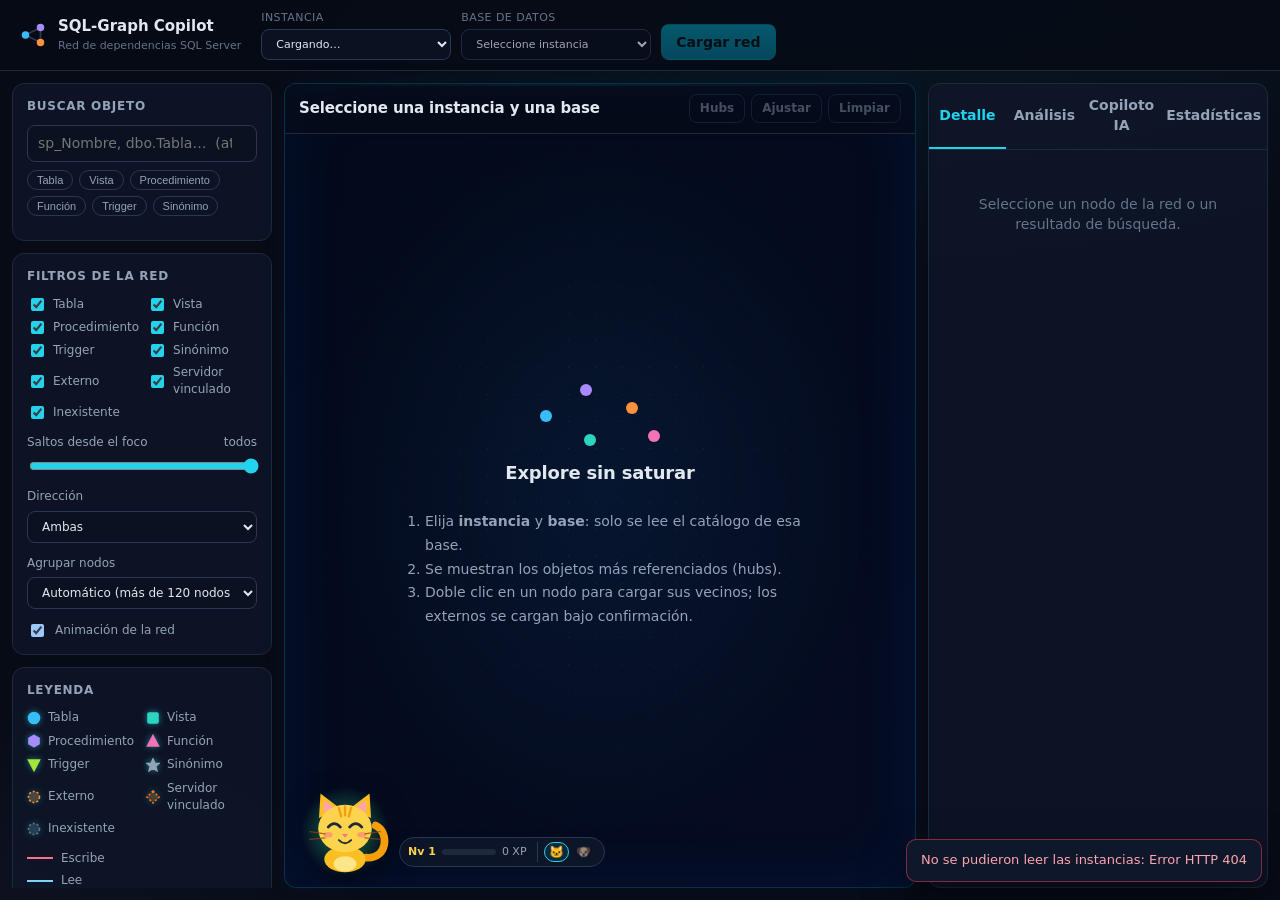
==== commit 504fc262: "Mejoras interfaz y datos de entrada" ====
--- a/src/SqlGraphCopilot.Api/wwwroot/index.html
+++ b/src/SqlGraphCopilot.Api/wwwroot/index.html
@@ -68,7 +68,7 @@
     <aside class="sidebar" aria-label="Búsqueda y filtros">
       <section class="card">
         <h2>Buscar objeto</h2>
-        <input id="search-input" type="search" placeholder="sp_Nombre, dbo.Tabla…" disabled aria-label="Buscar objeto">
+        <input id="search-input" type="search" placeholder="sp_Nombre, dbo.Tabla…  (atajo: /)" disabled aria-label="Buscar objeto">
         <div id="search-kinds" class="chip-row" role="group" aria-label="Filtrar búsqueda por tipo"></div>
         <ul id="search-results" class="result-list" aria-live="polite"></ul>
         <button type="button" id="search-more" class="btn ghost small block" hidden>Más resultados</button>
@@ -171,12 +171,12 @@
 
       <section id="tab-analysis" class="tab-body" role="tabpanel" hidden>
         <div class="analysis-actions">
-          <button type="button" class="btn tile" data-analysis="overview"><b>Resumen</b><span>Diagnóstico general</span></button>
-          <button type="button" class="btn tile" data-analysis="spof"><b>Puntos únicos de fallo</b><span>Objetos que arrastran a muchos</span></button>
-          <button type="button" class="btn tile" data-analysis="coupling"><b>Acoplamiento</b><span>Fan-in / fan-out</span></button>
-          <button type="button" class="btn tile" data-analysis="redundancy"><b>Redundancias</b><span>SPs duplicados o casi iguales</span></button>
-          <button type="button" class="btn tile" data-analysis="bottlenecks"><b>Cuellos de botella</b><span>Escrituras, cadenas, ciclos</span></button>
-          <button type="button" class="btn tile" data-analysis="broken-references"><b>Referencias rotas</b><span>Objetos que no existen</span></button>
+          <button type="button" class="btn tile" disabled data-analysis="overview"><b>Resumen</b><span>Diagnóstico general</span></button>
+          <button type="button" class="btn tile" disabled data-analysis="spof"><b>Puntos únicos de fallo</b><span>Objetos que arrastran a muchos</span></button>
+          <button type="button" class="btn tile" disabled data-analysis="coupling"><b>Acoplamiento</b><span>Fan-in / fan-out</span></button>
+          <button type="button" class="btn tile" disabled data-analysis="redundancy"><b>Redundancias</b><span>SPs duplicados o casi iguales</span></button>
+          <button type="button" class="btn tile" disabled data-analysis="bottlenecks"><b>Cuellos de botella</b><span>Escrituras, cadenas, ciclos</span></button>
+          <button type="button" class="btn tile" disabled data-analysis="broken-references"><b>Referencias rotas</b><span>Objetos que no existen</span></button>
         </div>
         <div id="analysis-content" class="analysis-content"></div>
       </section>
--- a/src/SqlGraphCopilot.Api/wwwroot/css/flow.css
+++ b/src/SqlGraphCopilot.Api/wwwroot/css/flow.css
@@ -280,3 +280,146 @@
   font-size: 11px;
   color: var(--text-3);
 }
+
+.flow-summary {
+  margin: 0 0 8px;
+  padding-left: 18px;
+  font-size: 12px;
+  color: var(--text);
+  display: grid;
+  gap: 2px;
+}
+
+.flow-how {
+  font-size: 12px;
+  color: var(--text-2);
+  margin-bottom: 6px;
+}
+
+  .flow-how summary, .flow-details summary {
+    cursor: pointer;
+    color: var(--accent);
+  }
+
+  .flow-how ol {
+    margin: 6px 0 0;
+    padding-left: 18px;
+    display: grid;
+    gap: 4px;
+  }
+
+.flow-steps {
+  list-style: none;
+  margin: 0;
+  padding: 0;
+  display: grid;
+  gap: 4px;
+}
+
+.flow-step {
+  margin-left: calc(var(--d, 0) * 14px);
+  border: 1px solid var(--line);
+  border-left-width: 3px;
+  border-radius: 8px;
+  padding: 5px 8px;
+  background: var(--surface);
+  transition: opacity .15s, border-color .15s;
+}
+
+.flow-step-head {
+  display: flex;
+  align-items: center;
+  gap: 6px;
+  flex-wrap: wrap;
+}
+
+.flow-step .kind {
+  font-size: 10px;
+  padding: 1px 6px;
+  border-radius: 999px;
+  background: var(--surface-2);
+  color: var(--text-2);
+}
+
+.flow-step[data-kind="exec"] .kind {
+  color: #67e8f9;
+}
+
+.flow-step[data-kind="write"] .kind {
+  color: #fda4af;
+}
+
+.flow-step[data-kind="read"] .kind {
+  color: #86efac;
+}
+
+.flow-step[data-kind="dynamic"] .kind, .flow-step[data-kind="throw"] .kind {
+  color: #fcd34d;
+}
+
+.flow-step[data-kind="decision"] .kind, .flow-step[data-kind="loop"] .kind {
+  color: #c4b5fd;
+}
+
+.flow-step-title {
+  font-size: 12px;
+}
+
+.flow-step-line {
+  font-size: 10px;
+  color: var(--text-3);
+}
+
+.flow-step .status {
+  margin-left: auto;
+  font-size: 11px;
+  color: var(--text-3);
+}
+
+.flow-step-targets {
+  margin-top: 4px;
+  display: flex;
+  gap: 8px;
+  flex-wrap: wrap;
+}
+
+.flow-step .link {
+  background: none;
+  border: 0;
+  color: var(--accent);
+  font: inherit;
+  font-size: 11px;
+  cursor: pointer;
+  padding: 0;
+}
+
+  .flow-step .link:hover {
+    text-decoration: underline;
+  }
+
+.flow-step[data-state="yes"] {
+  border-color: rgba(52, 211, 153, .6);
+}
+
+  .flow-step[data-state="yes"] .status {
+    color: var(--ok);
+  }
+
+.flow-step[data-state="maybe"] {
+  border-color: rgba(245, 158, 11, .5);
+}
+
+  .flow-step[data-state="maybe"] .status {
+    color: var(--warn);
+  }
+
+.flow-step[data-state="no"] {
+  opacity: .4;
+}
+
+.flow-step-order {
+  min-width: 22px;
+  font-size: 11px;
+  font-weight: 700;
+  color: var(--ok);
+}
--- a/src/SqlGraphCopilot.Api/wwwroot/css/feedback.css
+++ b/src/SqlGraphCopilot.Api/wwwroot/css/feedback.css
@@ -59,3 +59,66 @@
     border-color: rgba(52, 211, 153, .5);
     color: #6ee7b7;
   }
+
+.toast {
+  cursor: pointer;
+}
+
+.toast-action {
+  margin-left: 10px;
+  padding: 3px 10px;
+  border-radius: 6px;
+  border: 1px solid currentColor;
+  background: transparent;
+  color: inherit;
+  font: inherit;
+  font-weight: 600;
+  cursor: pointer;
+}
+
+.chat-wait {
+  display: flex;
+  align-items: center;
+  gap: 8px;
+  margin-top: 6px;
+  font-size: 12px;
+  color: var(--text-3);
+}
+
+.msg.stopped {
+  color: var(--text-3);
+  font-style: italic;
+}
+
+.msg.error .btn {
+  margin-top: 6px;
+}
+
+.chat-counter {
+  font-size: 11px;
+  color: var(--text-3);
+  padding: 2px 12px 8px;
+}
+
+  .chat-counter.warn {
+    color: #fcd34d;
+  }
+
+.suggestions-label {
+  font-size: 11px;
+  color: var(--text-3);
+  align-self: center;
+}
+
+.tabs button:focus-visible,
+.btn:focus-visible,
+.chip:focus-visible,
+.link:focus-visible {
+  outline: 2px solid var(--accent);
+  outline-offset: 2px;
+}
+
+.btn.tile:disabled {
+  opacity: .45;
+  cursor: not-allowed;
+}
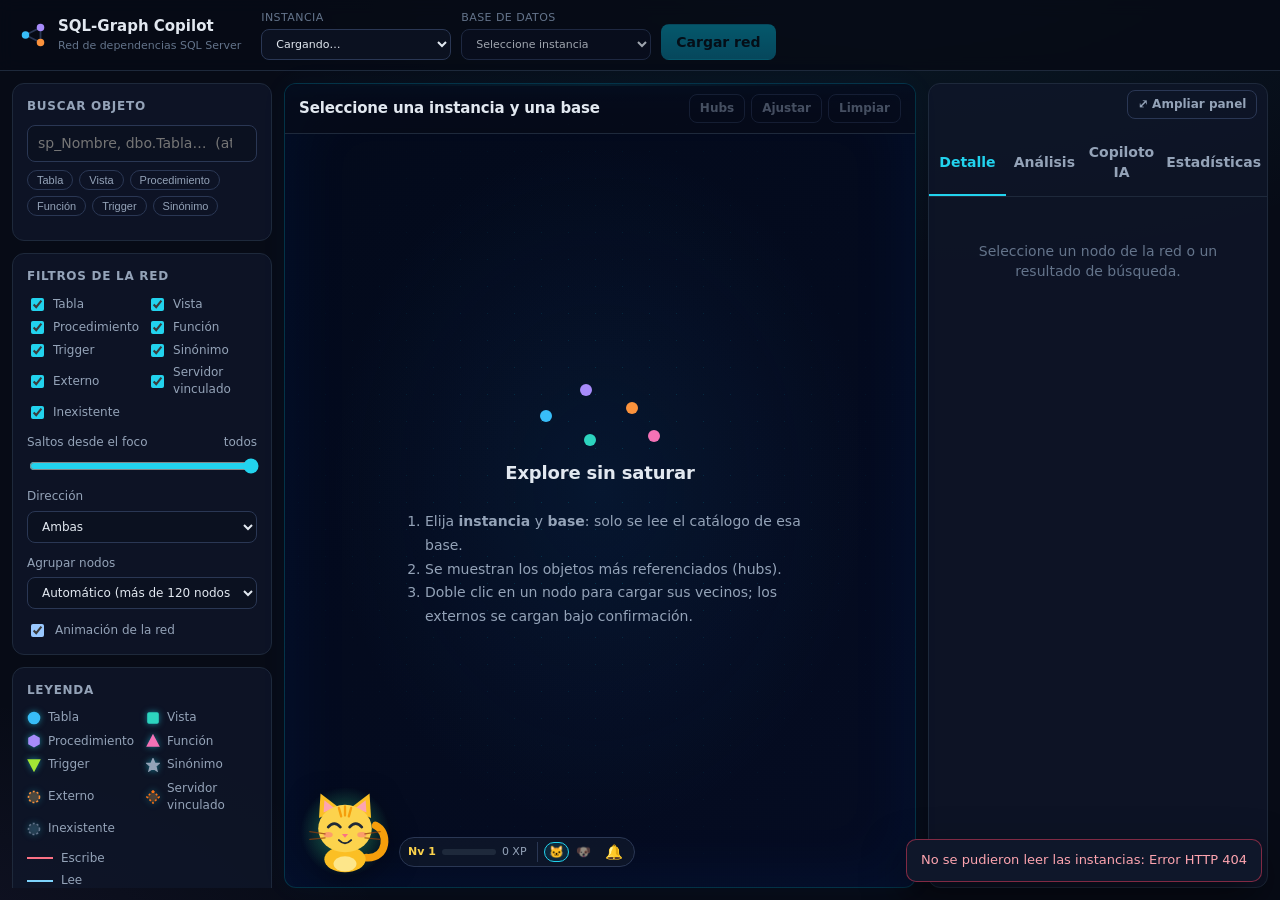
==== commit 31742c2b: "Mejoras en diseño y experiencia de usuario" ====
--- a/src/SqlGraphCopilot.Api/wwwroot/index.html
+++ b/src/SqlGraphCopilot.Api/wwwroot/index.html
@@ -134,6 +134,23 @@
         </div>
       </div>
 
+      <div id="focus-bar" class="focus-bar" hidden>
+        <span class="focus-label">Foco: <b id="focus-name"></b></span>
+        <span class="focus-group" role="group" aria-label="Saltos desde el foco">
+          <button type="button" data-hops="1">1 salto</button>
+          <button type="button" data-hops="2">2</button>
+          <button type="button" data-hops="3">3</button>
+          <button type="button" data-hops="all">Todos</button>
+        </span>
+        <span class="focus-group" role="group" aria-label="Dirección">
+          <button type="button" data-dir="Both">Ambos</button>
+          <button type="button" data-dir="Incoming">Quién lo usa</button>
+          <button type="button" data-dir="Outgoing">Qué usa</button>
+        </span>
+        <span id="focus-hidden" class="counts"></span>
+        <button type="button" id="focus-clear" class="btn ghost small" aria-label="Quitar foco" title="Quitar foco (Esc)">✕</button>
+      </div>
+
       <div id="network" class="network"></div>
 
       <div id="empty-state" class="empty-state">
@@ -156,6 +173,7 @@
     </section>
 
     <aside class="panel" aria-label="Detalle, análisis y copiloto">
+      <div class="panel-size"><button type="button" id="panel-size-btn" class="btn ghost small" aria-pressed="false" title="Ampliar o encoger este panel (atajo: Alt+P)">⤢ Ampliar panel</button></div>
       <nav class="tabs" role="tablist">
         <button type="button" role="tab" id="tab-btn-detail" data-tab="detail" aria-selected="true">Detalle</button>
         <button type="button" role="tab" id="tab-btn-analysis" data-tab="analysis" aria-selected="false">Análisis</button>
--- a/src/SqlGraphCopilot.Api/wwwroot/css/flow.css
+++ b/src/SqlGraphCopilot.Api/wwwroot/css/flow.css
@@ -423,3 +423,424 @@
   font-weight: 700;
   color: var(--ok);
 }
+
+/* ---------- Rediseño del panel de datos de entrada ---------- */
+.flow-panel {
+  display: grid;
+  gap: 12px;
+}
+
+.flow-title {
+  display: grid;
+  gap: 2px;
+}
+
+.flow-eyebrow {
+  font-size: 11px;
+  letter-spacing: .08em;
+  text-transform: uppercase;
+  color: var(--accent);
+}
+
+.flow-panel .flow-title h3 {
+  margin: 0;
+  font-size: 16px;
+  word-break: break-all;
+}
+
+.flow-stats {
+  display: grid;
+  grid-template-columns: repeat(auto-fit, minmax(78px, 1fr));
+  gap: 8px;
+}
+
+.flow-stat {
+  background: var(--surface);
+  border: 1px solid var(--line);
+  border-radius: 10px;
+  padding: 8px 10px;
+  display: grid;
+  gap: 1px;
+}
+
+  .flow-stat b {
+    font-size: 20px;
+    line-height: 1.1;
+  }
+
+  .flow-stat span {
+    font-size: 11px;
+    color: var(--text-3);
+  }
+
+  .flow-stat.warn b {
+    color: var(--warn);
+  }
+
+  .flow-stat.read b {
+    color: #86efac;
+  }
+
+  .flow-stat.write b {
+    color: #fda4af;
+  }
+
+  .flow-stat.exec b {
+    color: #67e8f9;
+  }
+
+.flow-card {
+  background: var(--surface);
+  border: 1px solid var(--line);
+  border-radius: 12px;
+  padding: 12px 14px;
+}
+
+.flow-panel .flow-card h4 {
+  margin: 0 0 8px;
+  display: flex;
+  align-items: center;
+  gap: 8px;
+}
+
+.flow-num {
+  display: inline-grid;
+  place-items: center;
+  width: 20px;
+  height: 20px;
+  border-radius: 50%;
+  background: var(--accent);
+  color: #06202a;
+  font-size: 11px;
+  font-weight: 700;
+  letter-spacing: 0;
+}
+
+.flow-lead {
+  margin: 0 0 8px;
+  font-size: 13px;
+}
+
+.flow-facts {
+  margin: 0;
+  display: grid;
+  gap: 8px;
+}
+
+  .flow-facts > div {
+    display: grid;
+    grid-template-columns: 74px minmax(0, 1fr);
+    gap: 8px;
+    align-items: start;
+  }
+
+  .flow-facts dt {
+    font-size: 11px;
+    color: var(--text-3);
+    text-transform: uppercase;
+    letter-spacing: .04em;
+    padding-top: 3px;
+  }
+
+  .flow-facts dd {
+    margin: 0;
+    display: flex;
+    flex-wrap: wrap;
+    gap: 4px;
+  }
+
+.flow-none {
+  font-size: 12px;
+  color: var(--text-3);
+}
+
+.flow-chip {
+  background: var(--bg-2);
+  border: 1px solid var(--line-2);
+  border-left-width: 3px;
+  border-radius: 6px;
+  padding: 1px 7px;
+  font: 11.5px ui-monospace, Consolas, monospace;
+  color: var(--text);
+  cursor: pointer;
+}
+
+  .flow-chip:hover {
+    border-color: var(--accent);
+  }
+
+  .flow-chip.read {
+    border-left-color: #86efac;
+  }
+
+  .flow-chip.write {
+    border-left-color: #fda4af;
+  }
+
+  .flow-chip.exec {
+    border-left-color: #67e8f9;
+  }
+
+.flow-alerts {
+  list-style: none;
+  margin: 10px 0 0;
+  padding: 0;
+  display: grid;
+  gap: 4px;
+}
+
+  .flow-alerts li {
+    font-size: 12px;
+    color: #fcd34d;
+    background: rgba(245, 158, 11, .08);
+    border: 1px solid rgba(245, 158, 11, .3);
+    border-radius: 8px;
+    padding: 5px 8px;
+  }
+
+.flow-params {
+  display: grid;
+  grid-template-columns: repeat(auto-fill, minmax(230px, 1fr));
+  gap: 10px;
+}
+
+.flow-param {
+  background: var(--bg-2);
+  border: 1px solid var(--line);
+  border-radius: 10px;
+  padding: 8px 10px;
+  display: grid;
+  gap: 6px;
+}
+
+.flow-param-head {
+  display: flex;
+  align-items: center;
+  gap: 6px;
+  flex-wrap: wrap;
+}
+
+.flow-param-name {
+  font-weight: 700;
+  font-size: 12.5px;
+}
+
+.flow-param-type {
+  font-size: 11px;
+  color: var(--text-3);
+  margin-right: auto;
+}
+
+.flow-param-hint {
+  font-size: 11px;
+  color: var(--text-3);
+}
+
+.flow-scenarios {
+  display: flex;
+  flex-wrap: wrap;
+  align-items: center;
+  gap: 6px;
+  margin-top: 10px;
+  font-size: 12px;
+  color: var(--text-2);
+}
+
+.flow-scenario {
+  background: transparent;
+  border: 1px solid var(--line-2);
+  border-radius: 999px;
+  padding: 2px 10px;
+  font: inherit;
+  font-size: 11.5px;
+  color: var(--text);
+  cursor: pointer;
+}
+
+  .flow-scenario:hover {
+    border-color: var(--accent);
+  }
+
+  .flow-scenario[aria-pressed="true"] {
+    background: var(--accent);
+    border-color: var(--accent);
+    color: #06202a;
+  }
+
+.flow-outcome {
+  margin-bottom: 8px;
+  padding: 8px 10px;
+  border-radius: 8px;
+  font-size: 12px;
+  background: rgba(34, 211, 238, .08);
+  border: 1px solid rgba(34, 211, 238, .3);
+}
+
+  .flow-outcome[hidden] {
+    display: none;
+  }
+
+.flow-toolbar {
+  display: flex;
+  flex-wrap: wrap;
+  justify-content: space-between;
+  gap: 6px;
+  margin-bottom: 8px;
+}
+
+.flow-legend-inline {
+  font-size: 11px;
+  color: var(--text-3);
+  display: inline-flex;
+  align-items: center;
+  gap: 4px;
+}
+
+  .flow-legend-inline .dot {
+    width: 8px;
+    height: 8px;
+    border-radius: 50%;
+    display: inline-block;
+    margin-left: 6px;
+    background: var(--text-3);
+  }
+
+    .flow-legend-inline .dot.yes {
+      background: var(--ok);
+    }
+
+    .flow-legend-inline .dot.maybe {
+      background: var(--warn);
+    }
+
+    .flow-legend-inline .dot.no {
+      background: var(--text-3);
+      opacity: .5;
+    }
+
+.flow-steps {
+  position: relative;
+  gap: 6px;
+}
+
+.flow-step {
+  display: grid;
+  grid-template-columns: 26px minmax(0, 1fr);
+  gap: 8px;
+  padding: 7px 10px 7px 8px;
+  margin-left: calc(var(--d, 0) * 16px);
+  border-left-width: 3px;
+  background: var(--bg-2);
+}
+
+  .flow-step[hidden] {
+    display: none;
+  }
+
+.flow-step-icon {
+  width: 24px;
+  height: 24px;
+  display: grid;
+  place-items: center;
+  border-radius: 50%;
+  background: var(--surface-2);
+  font-size: 13px;
+  color: var(--text-2);
+}
+
+.flow-step[data-kind="exec"] {
+  border-left-color: #67e8f9;
+}
+
+.flow-step[data-kind="write"] {
+  border-left-color: #fda4af;
+}
+
+.flow-step[data-kind="read"] {
+  border-left-color: #86efac;
+}
+
+.flow-step[data-kind="decision"], .flow-step[data-kind="loop"] {
+  border-left-color: #c4b5fd;
+}
+
+.flow-step[data-kind="return"], .flow-step[data-kind="throw"] {
+  border-left-color: var(--danger);
+}
+
+.flow-step[data-kind="exec"] .flow-step-icon {
+  color: #67e8f9;
+}
+
+.flow-step[data-kind="write"] .flow-step-icon {
+  color: #fda4af;
+}
+
+.flow-step[data-kind="read"] .flow-step-icon {
+  color: #86efac;
+}
+
+.flow-step[data-kind="decision"] .flow-step-icon {
+  color: #c4b5fd;
+}
+
+.flow-step-body {
+  display: grid;
+  gap: 4px;
+  min-width: 0;
+}
+
+.flow-step-title {
+  font-size: 12.5px;
+  font-weight: 600;
+  overflow-wrap: anywhere;
+}
+
+.flow-step .status {
+  padding: 1px 8px;
+  border-radius: 999px;
+  background: var(--surface-2);
+}
+
+.flow-step[data-state="yes"] .status {
+  background: rgba(52, 211, 153, .15);
+}
+
+.flow-step[data-state="maybe"] .status {
+  background: rgba(245, 158, 11, .15);
+}
+
+.flow-step[data-state="yes"] .flow-step-icon {
+  background: rgba(52, 211, 153, .2);
+}
+
+.flow-op {
+  font-size: 10px;
+  font-weight: 700;
+  letter-spacing: .04em;
+  color: var(--text-2);
+  border: 1px solid var(--line-2);
+  border-radius: 4px;
+  padding: 0 5px;
+}
+
+.flow-args, .flow-conds {
+  display: flex;
+  flex-wrap: wrap;
+  gap: 4px;
+  align-items: center;
+  font-size: 11px;
+  color: var(--text-3);
+}
+
+  .flow-args code {
+    font-size: 11px;
+  }
+
+.flow-step-order {
+  color: var(--ok);
+}
+
+  .flow-step-order:empty {
+    display: none;
+  }
--- a/src/SqlGraphCopilot.Api/wwwroot/css/feedback.css
+++ b/src/SqlGraphCopilot.Api/wwwroot/css/feedback.css
@@ -122,3 +122,90 @@
   opacity: .45;
   cursor: not-allowed;
 }
+
+.focus-bar {
+  display: flex;
+  flex-wrap: wrap;
+  align-items: center;
+  gap: .5rem .9rem;
+  padding: .4rem .8rem;
+  border-bottom: 1px solid var(--border, #334155);
+  background: rgba(56, 189, 248, .08);
+  font-size: .85rem;
+}
+
+  .focus-bar[hidden] {
+    display: none;
+  }
+
+.focus-group {
+  display: inline-flex;
+  gap: 2px;
+}
+
+  .focus-group button {
+    border: 1px solid var(--border, #334155);
+    background: transparent;
+    color: inherit;
+    padding: .15rem .55rem;
+    font: inherit;
+    cursor: pointer;
+  }
+
+    .focus-group button:first-child {
+      border-radius: 6px 0 0 6px;
+    }
+
+    .focus-group button:last-child {
+      border-radius: 0 6px 6px 0;
+    }
+
+    .focus-group button[aria-pressed="true"] {
+      background: #0ea5e9;
+      border-color: #0ea5e9;
+      color: #fff;
+    }
+
+.focus-bar #focus-clear {
+  margin-left: auto;
+}
+
+.mishi-bubble em {
+  opacity: .8;
+}
+
+.mishi-mute {
+  background: none;
+  border: 0;
+  cursor: pointer;
+  font-size: .9rem;
+  padding: 0 .2rem;
+}
+
+.panel-size {
+  display: flex;
+  justify-content: flex-end;
+  padding: .35rem .6rem 0;
+}
+
+.workspace {
+  transition: grid-template-columns .2s ease;
+}
+
+@media (min-width: 1081px) {
+  .workspace[data-panel="wide"] {
+    grid-template-columns: 260px minmax(0, 1fr) min(760px, 52vw);
+  }
+}
+
+@media (max-width: 1080px) {
+  .panel-size {
+    display: none;
+  }
+}
+
+@media (prefers-reduced-motion: reduce) {
+  .workspace {
+    transition: none;
+  }
+}
